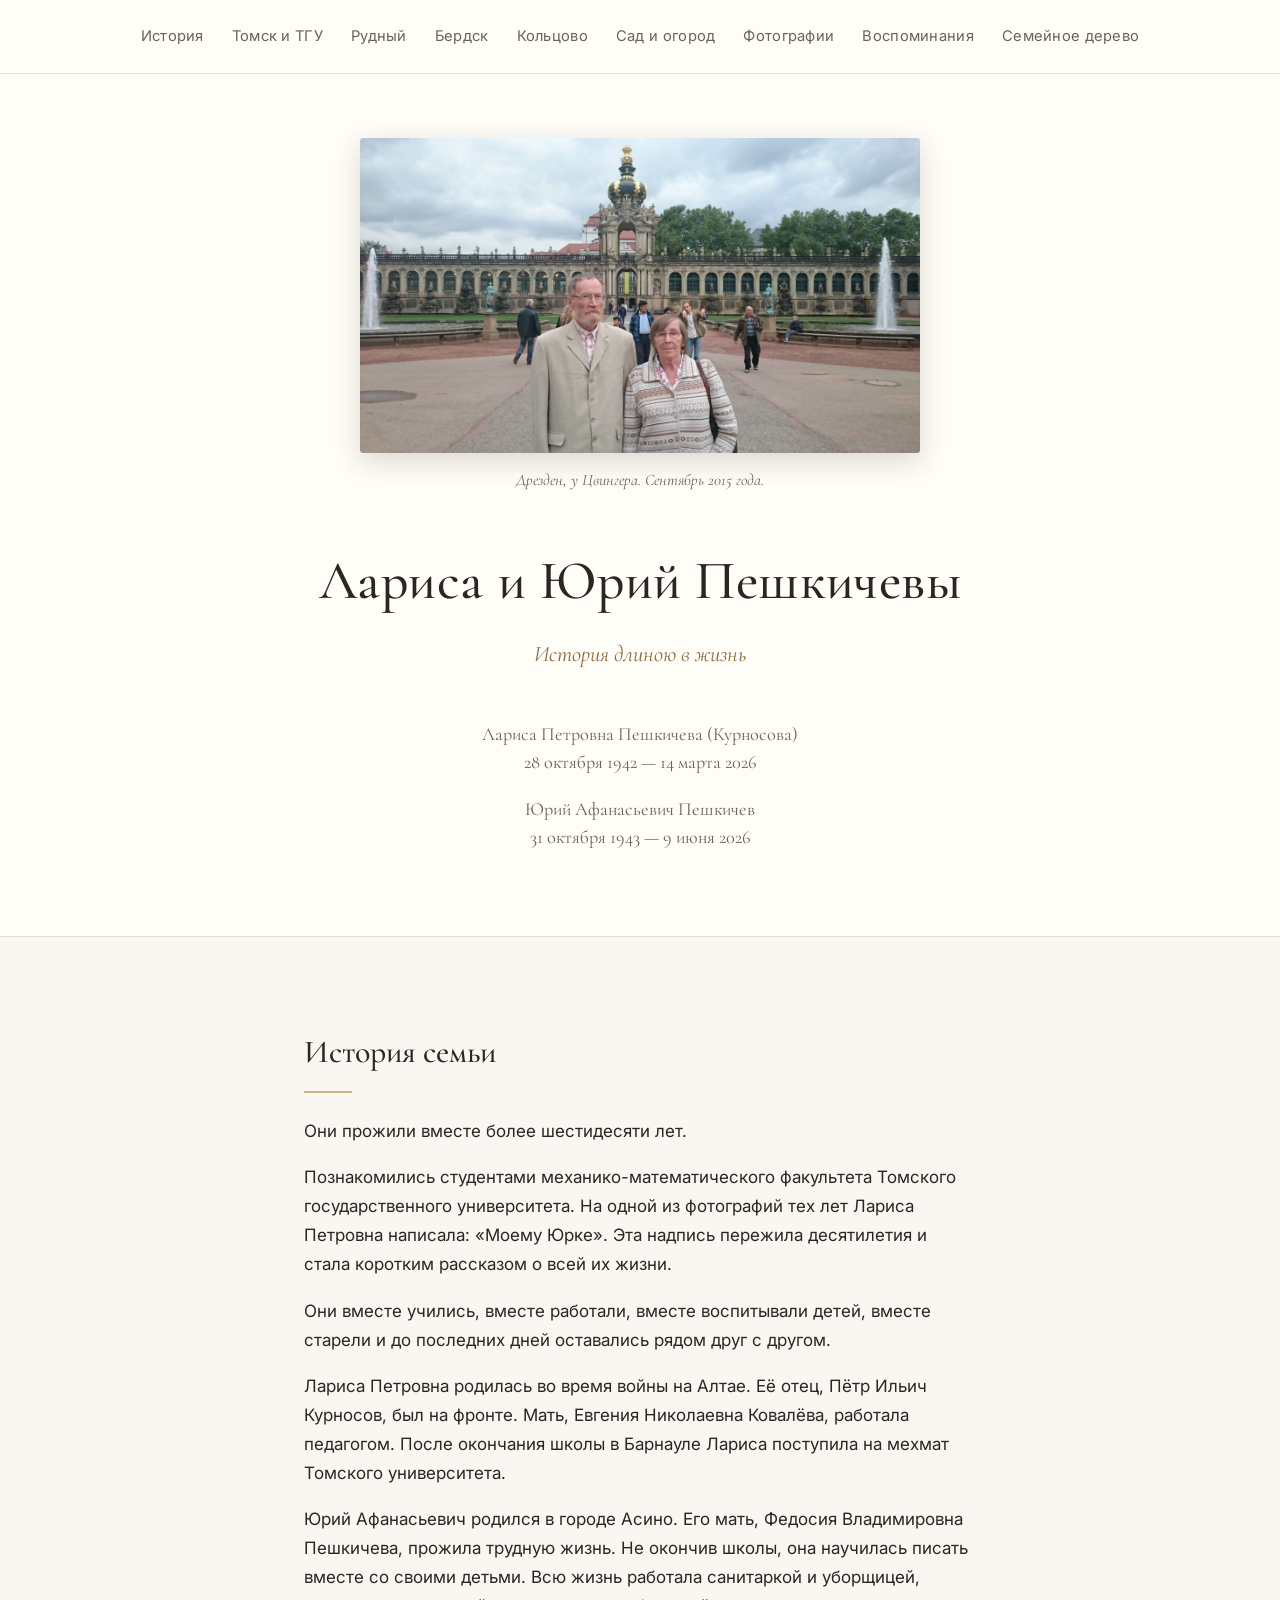
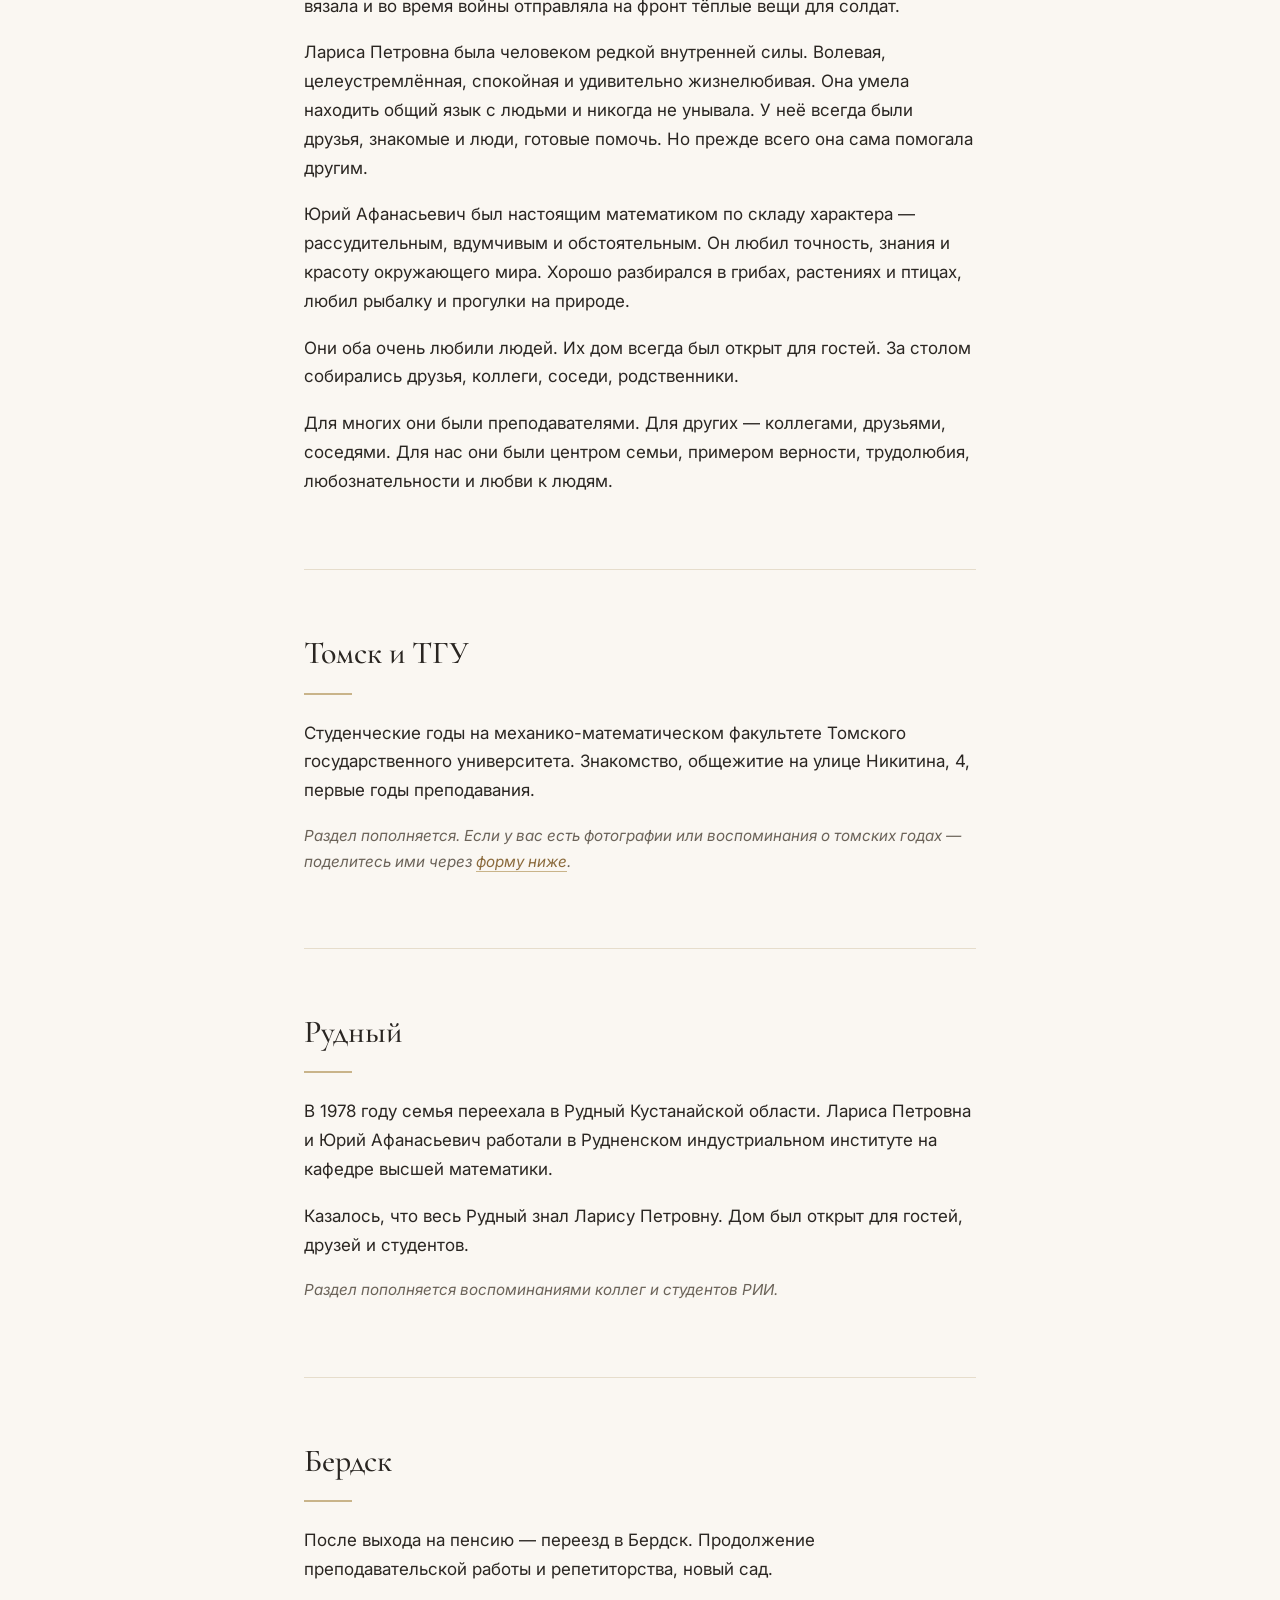
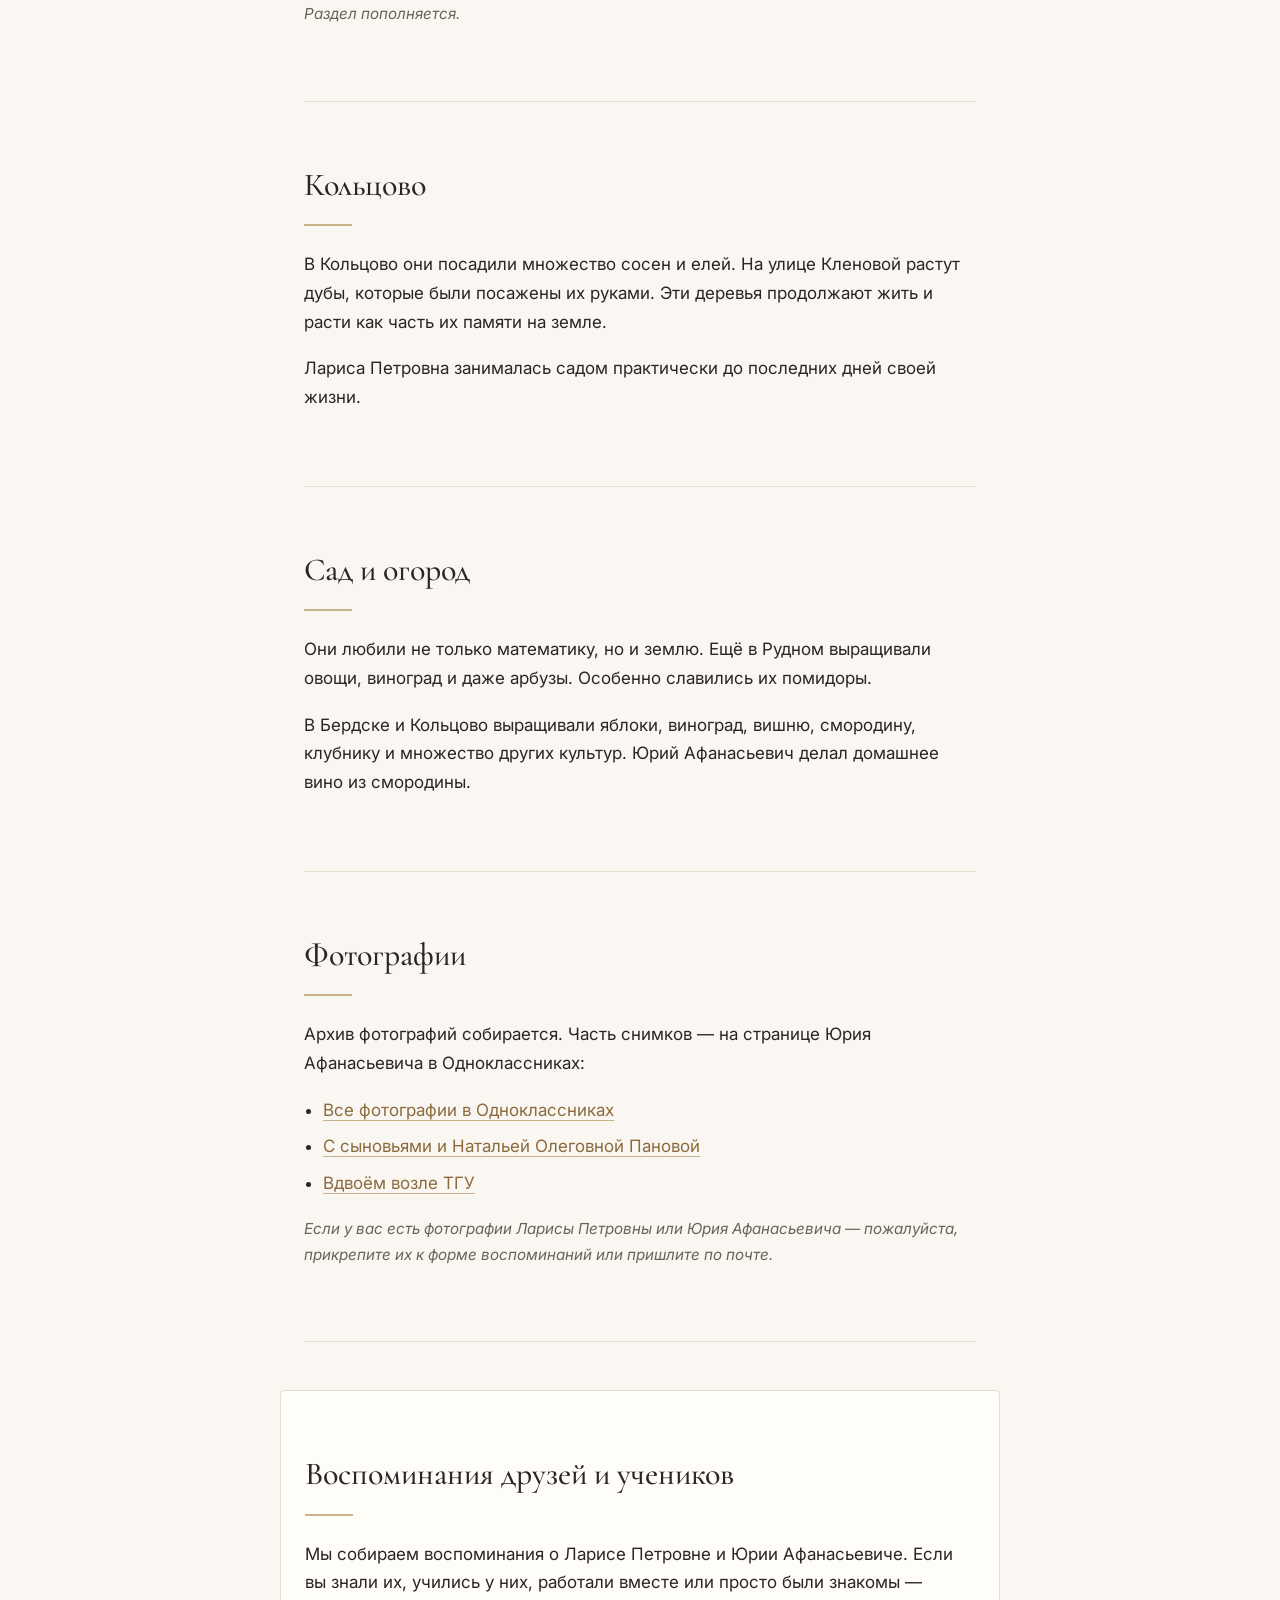
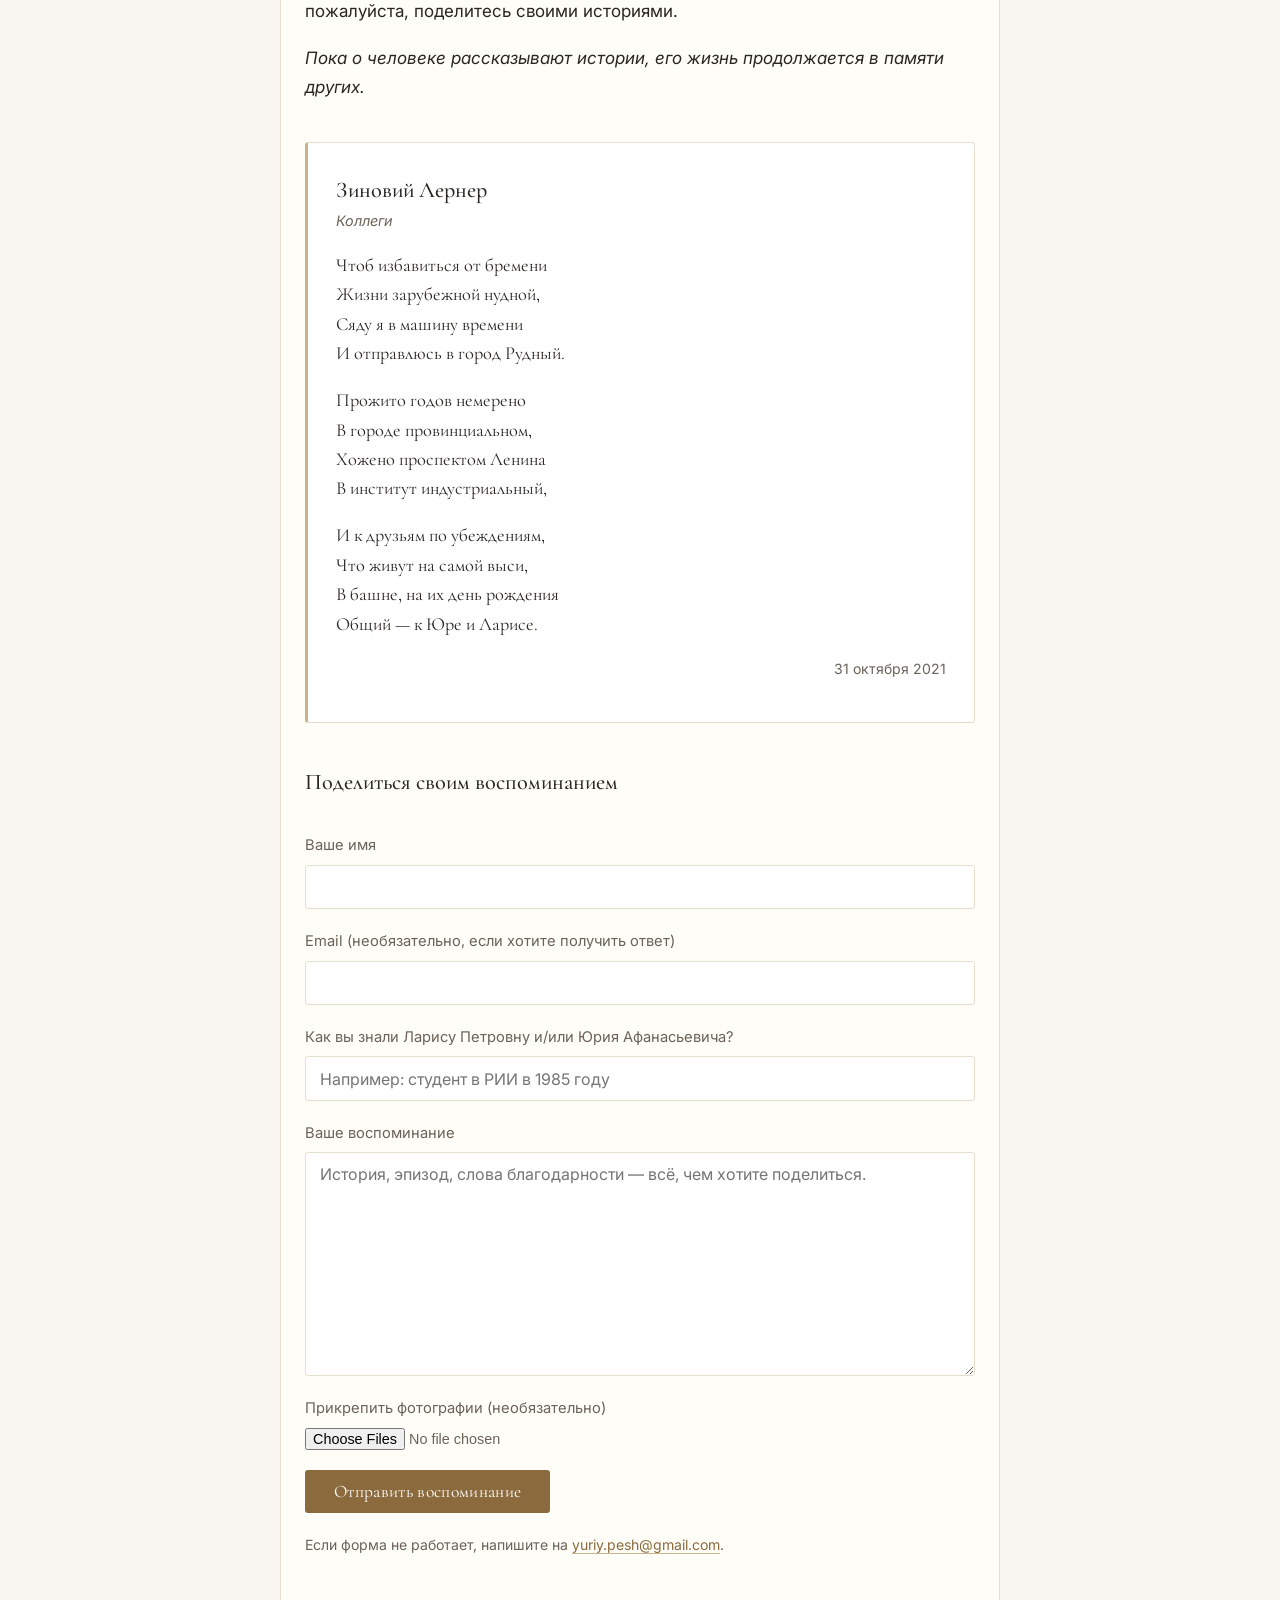
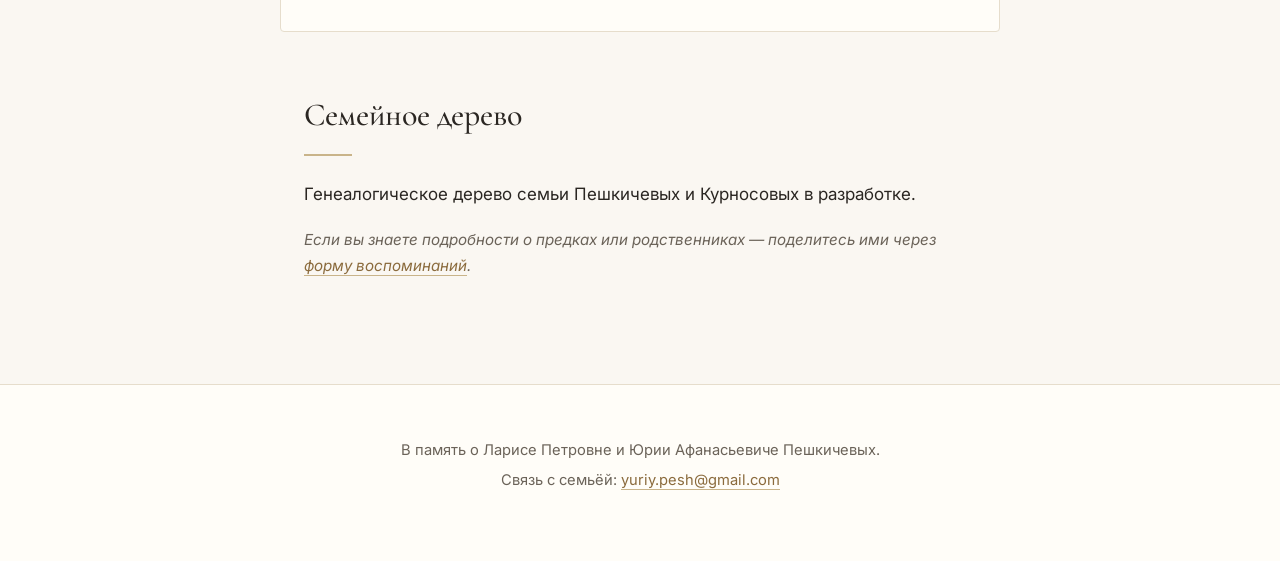
==== index.html @ 6b87977e "Опубликовать первое воспоминание — стихотворение Зиновия Лернера" ====
<!doctype html>
<html lang="ru">
<head>
  <meta charset="utf-8">
  <meta name="viewport" content="width=device-width, initial-scale=1">
  <title>Лариса и Юрий Пешкичевы — История длиною в жизнь</title>
  <meta name="description" content="Сайт памяти Ларисы Петровны и Юрия Афанасьевича Пешкичевых. Воспоминания, фотографии, семейная история.">
  <link rel="preconnect" href="https://fonts.googleapis.com">
  <link rel="preconnect" href="https://fonts.gstatic.com" crossorigin>
  <link href="https://fonts.googleapis.com/css2?family=Cormorant+Garamond:wght@400;500;600&family=Inter:wght@400;500&display=swap" rel="stylesheet">
  <link rel="stylesheet" href="styles.css">
</head>
<body>
  <header class="hero">
    <nav class="nav">
      <a href="#history">История</a>
      <a href="#tomsk">Томск и ТГУ</a>
      <a href="#rudny">Рудный</a>
      <a href="#berdsk">Бердск</a>
      <a href="#koltsovo">Кольцово</a>
      <a href="#garden">Сад и огород</a>
      <a href="#photos">Фотографии</a>
      <a href="#memories">Воспоминания</a>
      <a href="#tree">Семейное дерево</a>
    </nav>
    <div class="hero-inner">
      <figure class="hero-photo">
        <img src="images/dresden.jpeg" alt="Лариса Петровна и Юрий Афанасьевич у Цвингера в Дрездене, сентябрь 2015" loading="eager">
        <figcaption>Дрезден, у Цвингера. Сентябрь 2015 года.</figcaption>
      </figure>
      <h1>Лариса и Юрий Пешкичевы</h1>
      <p class="subtitle"><em>История длиною в жизнь</em></p>
      <p class="dates">
        Лариса Петровна Пешкичева (Курносова)<br>
        28 октября 1942 — 14 марта 2026
      </p>
      <p class="dates">
        Юрий Афанасьевич Пешкичев<br>
        31 октября 1943 — 9 июня 2026
      </p>
    </div>
  </header>

  <main>
    <section id="history" class="section">
      <h2>История семьи</h2>
      <p>Они прожили вместе более шестидесяти лет.</p>
      <p>Познакомились студентами механико-математического факультета Томского государственного университета. На одной из фотографий тех лет Лариса Петровна написала: «Моему Юрке». Эта надпись пережила десятилетия и стала коротким рассказом о всей их жизни.</p>
      <p>Они вместе учились, вместе работали, вместе воспитывали детей, вместе старели и до последних дней оставались рядом друг с другом.</p>
      <p>Лариса Петровна родилась во время войны на Алтае. Её отец, Пётр Ильич Курносов, был на фронте. Мать, Евгения Николаевна Ковалёва, работала педагогом. После окончания школы в Барнауле Лариса поступила на мехмат Томского университета.</p>
      <p>Юрий Афанасьевич родился в городе Асино. Его мать, Федосия Владимировна Пешкичева, прожила трудную жизнь. Не окончив школы, она научилась писать вместе со своими детьми. Всю жизнь работала санитаркой и уборщицей, вязала и во время войны отправляла на фронт тёплые вещи для солдат.</p>
      <p>Лариса Петровна была человеком редкой внутренней силы. Волевая, целеустремлённая, спокойная и удивительно жизнелюбивая. Она умела находить общий язык с людьми и никогда не унывала. У неё всегда были друзья, знакомые и люди, готовые помочь. Но прежде всего она сама помогала другим.</p>
      <p>Юрий Афанасьевич был настоящим математиком по складу характера — рассудительным, вдумчивым и обстоятельным. Он любил точность, знания и красоту окружающего мира. Хорошо разбирался в грибах, растениях и птицах, любил рыбалку и прогулки на природе.</p>
      <p>Они оба очень любили людей. Их дом всегда был открыт для гостей. За столом собирались друзья, коллеги, соседи, родственники.</p>
      <p>Для многих они были преподавателями. Для других — коллегами, друзьями, соседями. Для нас они были центром семьи, примером верности, трудолюбия, любознательности и любви к людям.</p>
    </section>

    <section id="tomsk" class="section">
      <h2>Томск и ТГУ</h2>
      <p>Студенческие годы на механико-математическом факультете Томского государственного университета. Знакомство, общежитие на улице Никитина, 4, первые годы преподавания.</p>
      <p class="placeholder">Раздел пополняется. Если у вас есть фотографии или воспоминания о томских годах — поделитесь ими через <a href="#memories">форму ниже</a>.</p>
    </section>

    <section id="rudny" class="section">
      <h2>Рудный</h2>
      <p>В 1978 году семья переехала в Рудный Кустанайской области. Лариса Петровна и Юрий Афанасьевич работали в Рудненском индустриальном институте на кафедре высшей математики.</p>
      <p>Казалось, что весь Рудный знал Ларису Петровну. Дом был открыт для гостей, друзей и студентов.</p>
      <p class="placeholder">Раздел пополняется воспоминаниями коллег и студентов РИИ.</p>
    </section>

    <section id="berdsk" class="section">
      <h2>Бердск</h2>
      <p>После выхода на пенсию — переезд в Бердск. Продолжение преподавательской работы и репетиторства, новый сад.</p>
      <p class="placeholder">Раздел пополняется.</p>
    </section>

    <section id="koltsovo" class="section">
      <h2>Кольцово</h2>
      <p>В Кольцово они посадили множество сосен и елей. На улице Кленовой растут дубы, которые были посажены их руками. Эти деревья продолжают жить и расти как часть их памяти на земле.</p>
      <p>Лариса Петровна занималась садом практически до последних дней своей жизни.</p>
    </section>

    <section id="garden" class="section">
      <h2>Сад и огород</h2>
      <p>Они любили не только математику, но и землю. Ещё в Рудном выращивали овощи, виноград и даже арбузы. Особенно славились их помидоры.</p>
      <p>В Бердске и Кольцово выращивали яблоки, виноград, вишню, смородину, клубнику и множество других культур. Юрий Афанасьевич делал домашнее вино из смородины.</p>
    </section>

    <section id="photos" class="section">
      <h2>Фотографии</h2>
      <p>Архив фотографий собирается. Часть снимков — на странице Юрия Афанасьевича в Одноклассниках:</p>
      <ul>
        <li><a href="https://ok.ru/profile/526893074519/pphotos" target="_blank" rel="noopener">Все фотографии в Одноклассниках</a></li>
        <li><a href="https://ok.ru/profile/526893074519/pphotos/865047179095" target="_blank" rel="noopener">С сыновьями и Натальей Олеговной Пановой</a></li>
        <li><a href="https://ok.ru/profile/526893074519/pphotos/875128306775" target="_blank" rel="noopener">Вдвоём возле ТГУ</a></li>
      </ul>
      <p class="placeholder">Если у вас есть фотографии Ларисы Петровны или Юрия Афанасьевича — пожалуйста, прикрепите их к форме воспоминаний или пришлите по почте.</p>
    </section>

    <section id="memories" class="section section-form">
      <h2>Воспоминания друзей и учеников</h2>
      <p>Мы собираем воспоминания о Ларисе Петровне и Юрии Афанасьевиче. Если вы знали их, учились у них, работали вместе или просто были знакомы — пожалуйста, поделитесь своими историями.</p>
      <p><em>Пока о человеке рассказывают истории, его жизнь продолжается в памяти других.</em></p>

      <div class="memories-list">
        <article class="memory-card">
          <header>
            <h3>Зиновий Лернер</h3>
            <p class="memory-meta">Коллеги</p>
          </header>
          <p class="memory-text">Чтоб избавиться от бремени<br>
          Жизни зарубежной нудной,<br>
          Сяду я в машину времени<br>
          И отправлюсь в город Рудный.</p>
          <p class="memory-text">Прожито годов немерено<br>
          В городе провинциальном,<br>
          Хожено проспектом Ленина<br>
          В институт индустриальный,</p>
          <p class="memory-text">И к друзьям по убеждениям,<br>
          Что живут на самой выси,<br>
          В башне, на их день рождения<br>
          Общий — к Юре и Ларисе.</p>
          <p class="memory-date">31 октября 2021</p>
        </article>
      </div>

      <h3 class="form-heading">Поделиться своим воспоминанием</h3>
      <form class="memory-form" action="https://formspree.io/f/mbdvrkyz" method="POST">
        <label>
          Ваше имя
          <input type="text" name="name" required>
        </label>
        <label>
          Email (необязательно, если хотите получить ответ)
          <input type="email" name="email">
        </label>
        <label>
          Как вы знали Ларису Петровну и/или Юрия Афанасьевича?
          <input type="text" name="relation" placeholder="Например: студент в РИИ в 1985 году">
        </label>
        <label>
          Ваше воспоминание
          <textarea name="memory" rows="10" required placeholder="История, эпизод, слова благодарности — всё, чем хотите поделиться."></textarea>
        </label>
        <label class="file-label">
          Прикрепить фотографии (необязательно)
          <input type="file" name="photos" multiple accept="image/*">
        </label>
        <button type="submit">Отправить воспоминание</button>
        <p class="form-note">Если форма не работает, напишите на <a href="mailto:yuriy.pesh@gmail.com">yuriy.pesh@gmail.com</a>.</p>
      </form>
    </section>

    <section id="tree" class="section">
      <h2>Семейное дерево</h2>
      <p>Генеалогическое дерево семьи Пешкичевых и Курносовых в разработке.</p>
      <p class="placeholder">Если вы знаете подробности о предках или родственниках — поделитесь ими через <a href="#memories">форму воспоминаний</a>.</p>
    </section>
  </main>

  <footer class="footer">
    <p>В память о Ларисе Петровне и Юрии Афанасьевиче Пешкичевых.</p>
    <p>Связь с семьёй: <a href="mailto:yuriy.pesh@gmail.com">yuriy.pesh@gmail.com</a></p>
  </footer>
</body>
</html>
---- styles.css ----
:root {
  --bg: #faf7f2;
  --paper: #fffdf8;
  --ink: #2a2622;
  --muted: #6b6359;
  --accent: #8b6b3d;
  --accent-soft: #c9b48a;
  --rule: #e6ddcc;
  --serif: "Cormorant Garamond", "Georgia", serif;
  --sans: "Inter", -apple-system, BlinkMacSystemFont, "Helvetica Neue", sans-serif;
}

* { box-sizing: border-box; }

html { scroll-behavior: smooth; }

body {
  margin: 0;
  background: var(--bg);
  color: var(--ink);
  font-family: var(--sans);
  font-size: 17px;
  line-height: 1.7;
  -webkit-font-smoothing: antialiased;
}

a { color: var(--accent); text-decoration: none; border-bottom: 1px solid var(--accent-soft); }
a:hover { color: var(--ink); }

.hero {
  background: var(--paper);
  border-bottom: 1px solid var(--rule);
  padding: 0 0 4rem;
}

.nav {
  display: flex;
  flex-wrap: wrap;
  gap: 1.25rem 1.75rem;
  justify-content: center;
  padding: 1.5rem 1.5rem;
  border-bottom: 1px solid var(--rule);
  font-size: 0.92rem;
  letter-spacing: 0.02em;
}
.nav a {
  border-bottom: none;
  color: var(--muted);
}
.nav a:hover { color: var(--accent); }

.hero-inner {
  max-width: 720px;
  margin: 0 auto;
  padding: 4rem 1.5rem 0;
  text-align: center;
}

.hero-photo {
  margin: 0 auto 2.5rem;
  max-width: 560px;
}
.hero-photo img {
  width: 100%;
  height: auto;
  display: block;
  border-radius: 3px;
  box-shadow: 0 8px 28px rgba(60, 45, 25, 0.18);
}
.hero-photo figcaption {
  margin-top: 0.9rem;
  font-family: var(--serif);
  font-size: 1rem;
  color: var(--muted);
  font-style: italic;
}

.hero h1 {
  font-family: var(--serif);
  font-weight: 500;
  font-size: clamp(2.2rem, 5vw, 3.4rem);
  margin: 0 0 0.5rem;
  letter-spacing: 0.01em;
}

.subtitle {
  font-family: var(--serif);
  font-size: 1.4rem;
  color: var(--accent);
  margin: 0 0 3rem;
}

.dates {
  font-family: var(--serif);
  font-size: 1.15rem;
  color: var(--muted);
  margin: 1.25rem 0;
  line-height: 1.5;
}

main {
  max-width: 720px;
  margin: 0 auto;
  padding: 2rem 1.5rem;
}

.section {
  padding: 3.5rem 0;
  border-bottom: 1px solid var(--rule);
}
.section:last-of-type { border-bottom: none; }

.section h2 {
  font-family: var(--serif);
  font-weight: 500;
  font-size: 2rem;
  margin: 0 0 1.5rem;
  color: var(--ink);
}

.section h2::after {
  content: "";
  display: block;
  width: 48px;
  height: 2px;
  background: var(--accent-soft);
  margin-top: 0.75rem;
}

.section p { margin: 0 0 1.1rem; }
.section ul { margin: 0 0 1.1rem; padding-left: 1.2rem; }
.section li { margin-bottom: 0.5rem; }

.placeholder {
  color: var(--muted);
  font-style: italic;
  font-size: 0.95rem;
}

.section-form {
  background: var(--paper);
  margin: 3rem -1.5rem 0;
  padding: 3.5rem 1.5rem;
  border-radius: 4px;
  border: 1px solid var(--rule);
}

.memories-list {
  display: flex;
  flex-direction: column;
  gap: 1.5rem;
  margin: 2.5rem 0;
}

.memory-card {
  background: #fff;
  border: 1px solid var(--rule);
  border-left: 3px solid var(--accent-soft);
  border-radius: 3px;
  padding: 1.75rem 1.75rem 1.5rem;
}

.memory-card header { margin-bottom: 1rem; }

.memory-card h3 {
  font-family: var(--serif);
  font-weight: 500;
  font-size: 1.4rem;
  margin: 0;
  color: var(--ink);
}

.memory-meta {
  margin: 0.25rem 0 0;
  font-size: 0.9rem;
  color: var(--muted);
  font-style: italic;
}

.memory-text {
  margin: 0 0 0.9rem;
  font-family: var(--serif);
  font-size: 1.15rem;
  line-height: 1.6;
  color: var(--ink);
}

.memory-date {
  margin: 1rem 0 0;
  font-size: 0.88rem;
  color: var(--muted);
  text-align: right;
}

.form-heading {
  font-family: var(--serif);
  font-weight: 500;
  font-size: 1.4rem;
  margin: 2.5rem 0 0;
  color: var(--ink);
}

.memory-form {
  display: flex;
  flex-direction: column;
  gap: 1.25rem;
  margin-top: 2rem;
}

.memory-form label {
  display: flex;
  flex-direction: column;
  gap: 0.4rem;
  font-size: 0.92rem;
  color: var(--muted);
}

.memory-form input[type="text"],
.memory-form input[type="email"],
.memory-form textarea {
  font-family: var(--sans);
  font-size: 1rem;
  padding: 0.7rem 0.85rem;
  border: 1px solid var(--rule);
  border-radius: 3px;
  background: #fff;
  color: var(--ink);
  resize: vertical;
}

.memory-form input:focus,
.memory-form textarea:focus {
  outline: none;
  border-color: var(--accent);
}

.file-label input { font-size: 0.9rem; }

.memory-form button {
  align-self: flex-start;
  font-family: var(--serif);
  font-size: 1.1rem;
  padding: 0.7rem 1.8rem;
  background: var(--accent);
  color: #fff;
  border: none;
  border-radius: 3px;
  cursor: pointer;
  letter-spacing: 0.02em;
  transition: background 0.2s;
}
.memory-form button:hover { background: #6e5430; }

.form-note {
  font-size: 0.88rem;
  color: var(--muted);
  margin-top: 0.5rem;
}

.footer {
  text-align: center;
  padding: 3rem 1.5rem 4rem;
  color: var(--muted);
  font-size: 0.92rem;
  border-top: 1px solid var(--rule);
  background: var(--paper);
}
.footer p { margin: 0.3rem 0; }

@media (max-width: 600px) {
  body { font-size: 16px; }
  .nav { gap: 0.75rem 1rem; font-size: 0.85rem; padding: 1rem; }
  .hero-inner { padding-top: 2.5rem; }
  .section { padding: 2.5rem 0; }
  .section h2 { font-size: 1.6rem; }
  .section-form { padding: 2.5rem 1.25rem; }
}
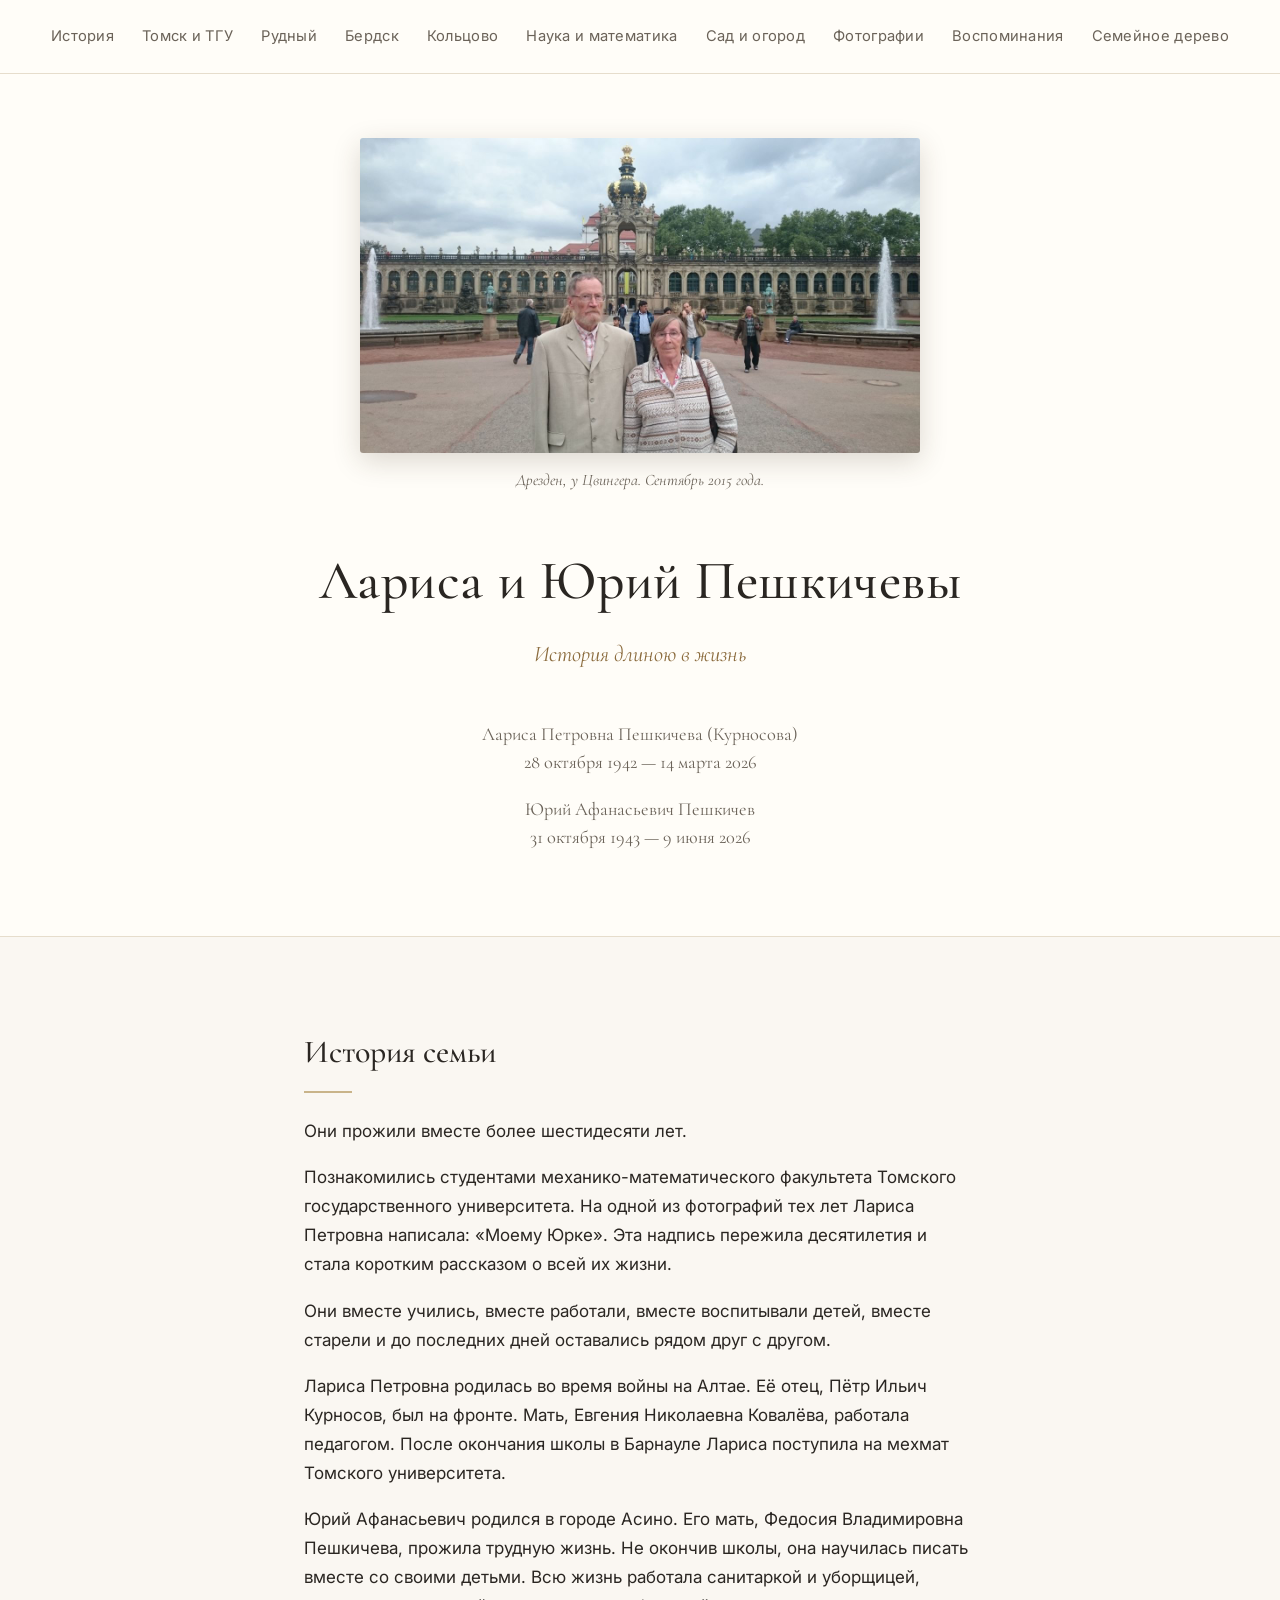
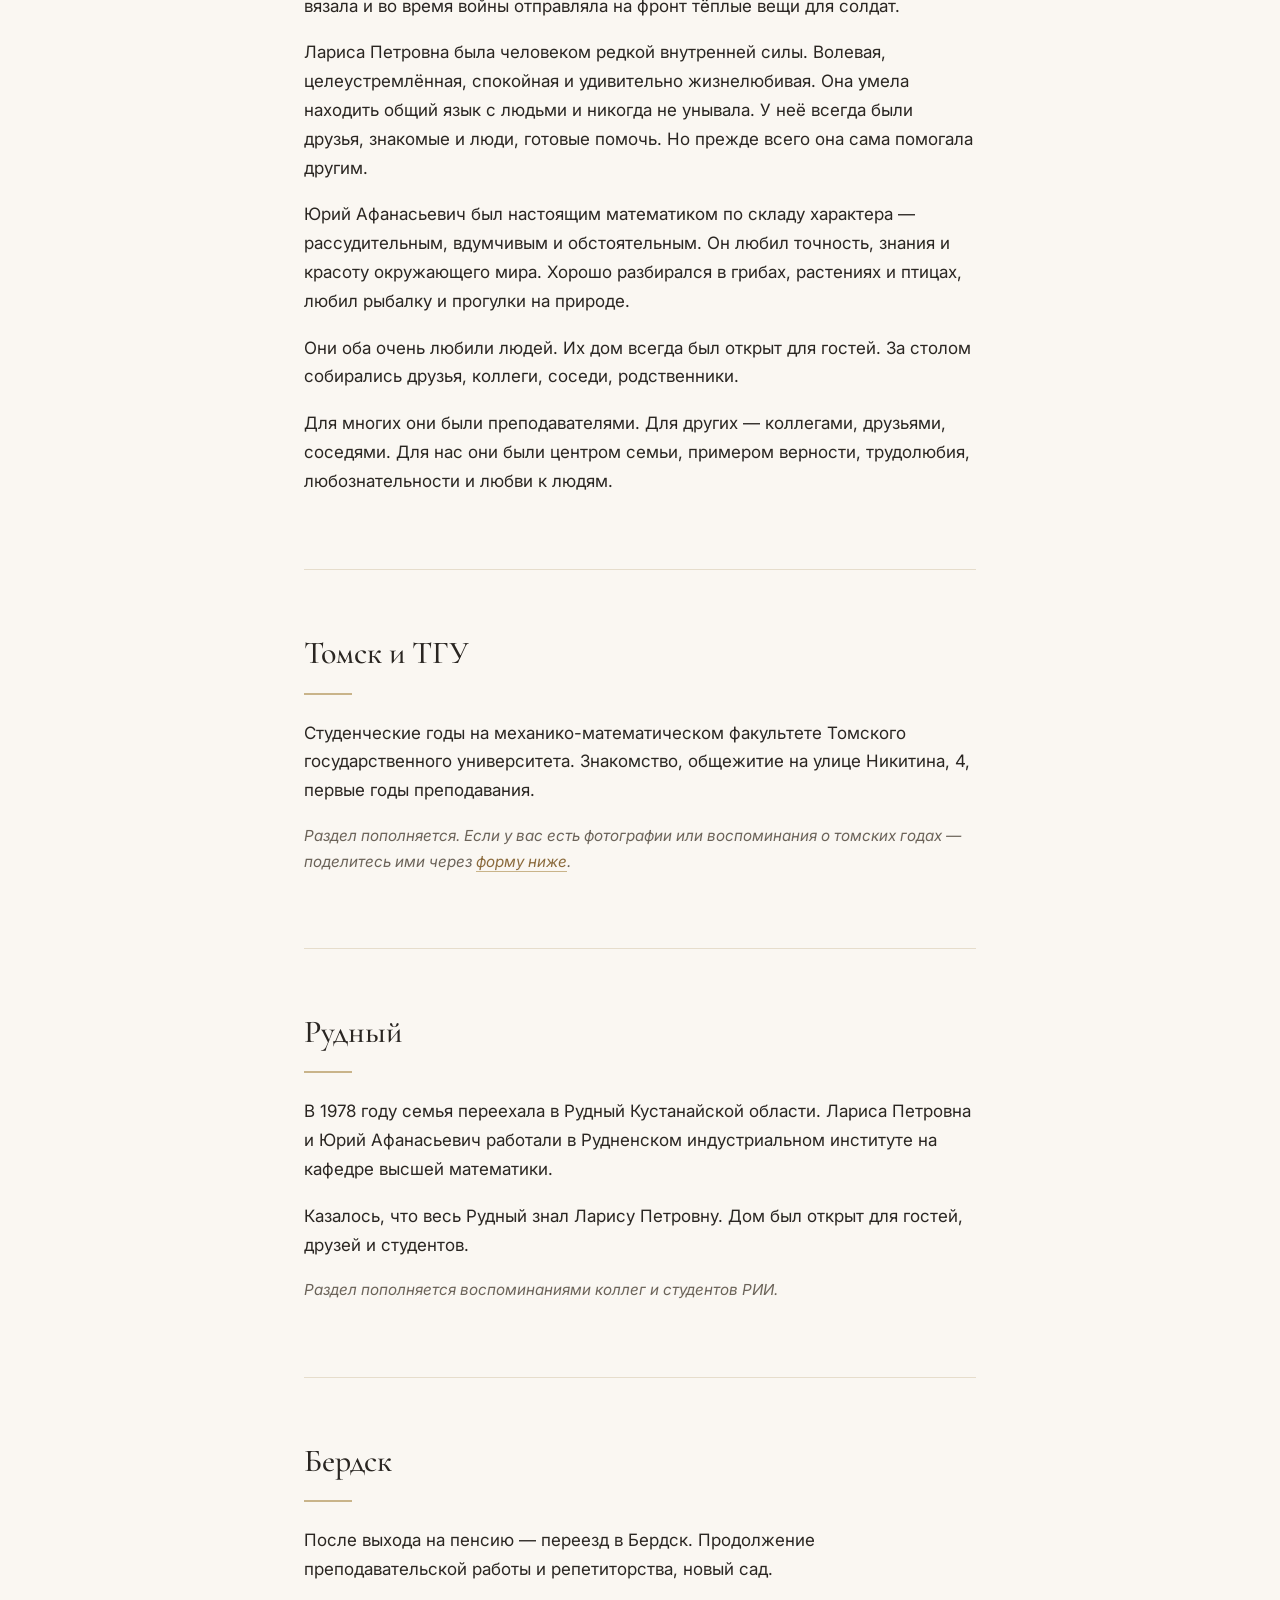
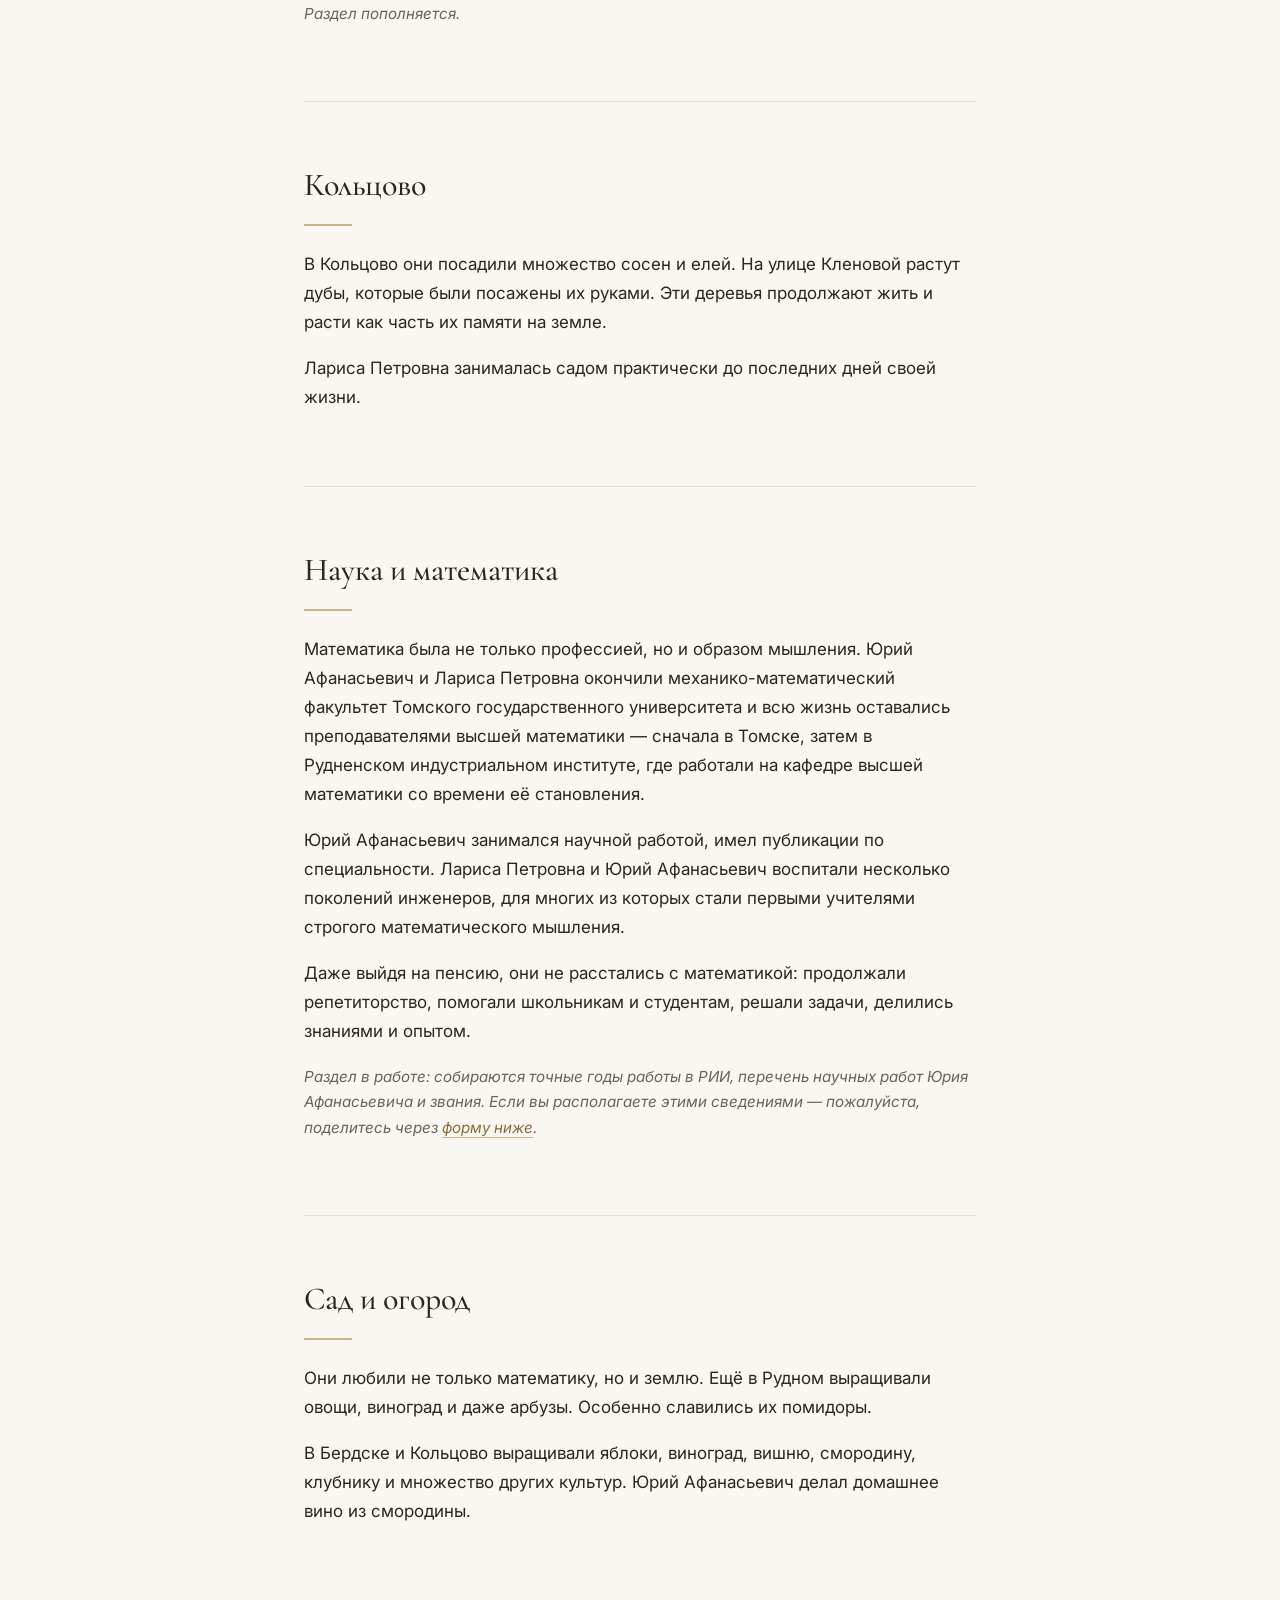
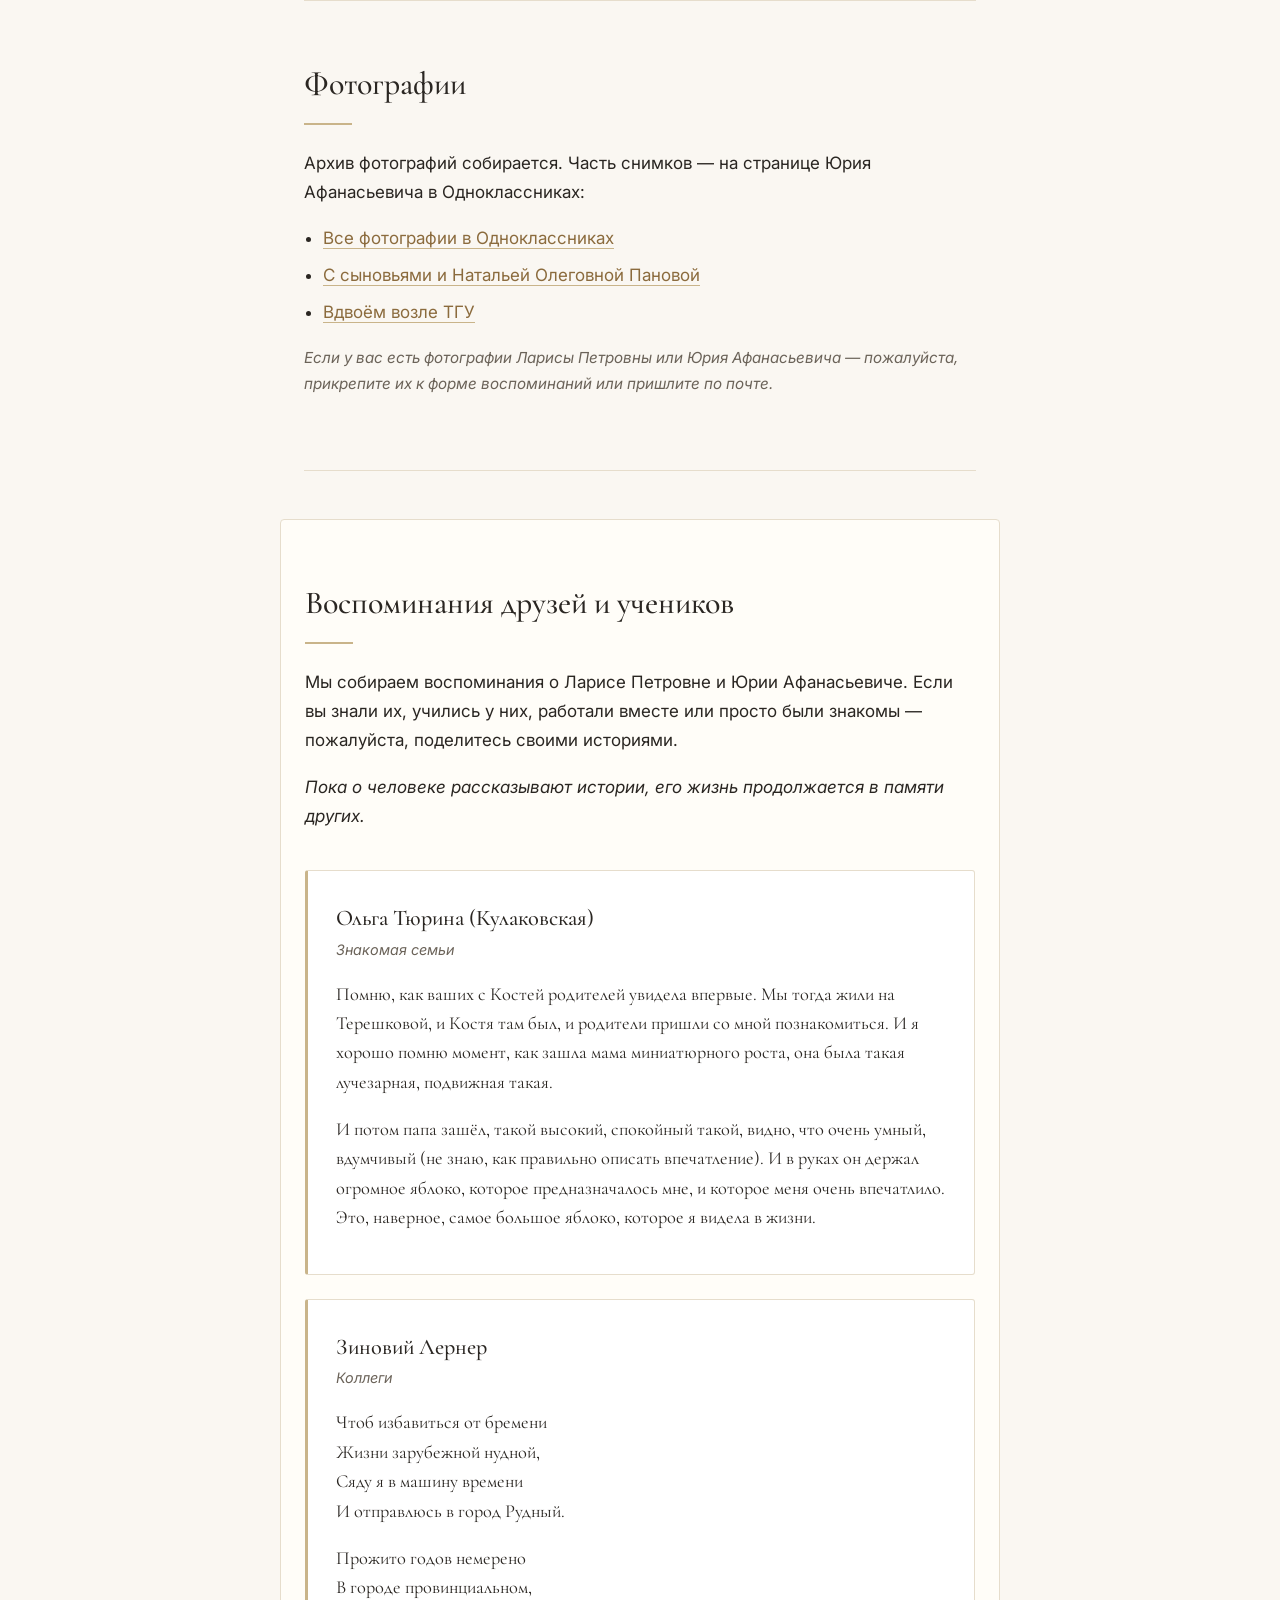
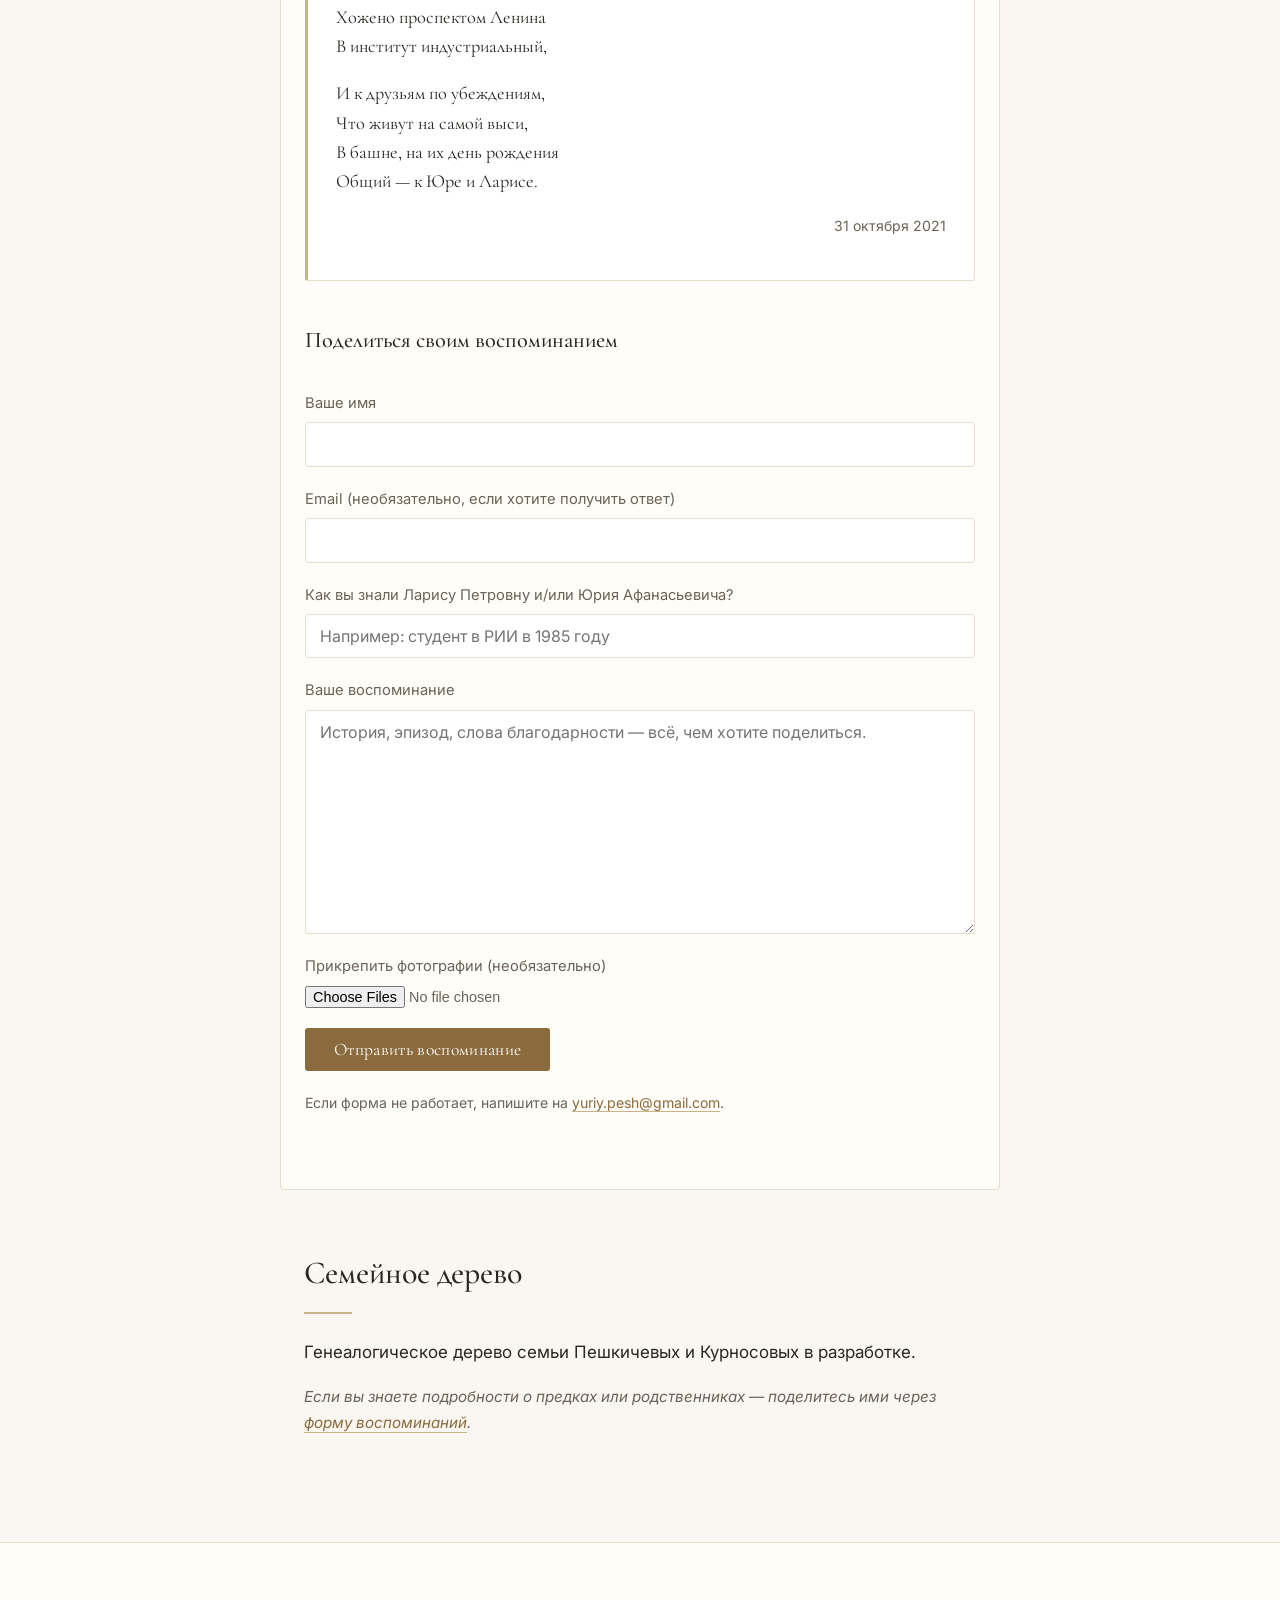
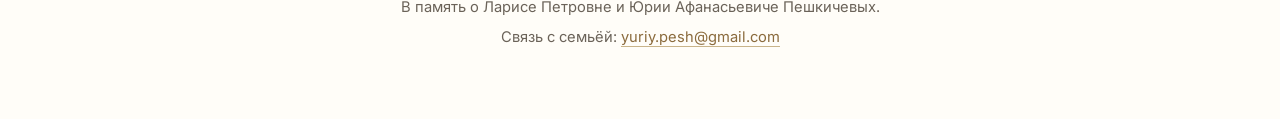
==== commit 08bf3074: "Добавить раздел «Наука и математика» и воспоминание Ольги Тюриной" ====
--- a/index.html
+++ b/index.html
@@ -18,6 +18,7 @@
       <a href="#rudny">Рудный</a>
       <a href="#berdsk">Бердск</a>
       <a href="#koltsovo">Кольцово</a>
+      <a href="#science">Наука и математика</a>
       <a href="#garden">Сад и огород</a>
       <a href="#photos">Фотографии</a>
       <a href="#memories">Воспоминания</a>
@@ -80,6 +81,14 @@
       <p>Лариса Петровна занималась садом практически до последних дней своей жизни.</p>
     </section>
 
+    <section id="science" class="section">
+      <h2>Наука и математика</h2>
+      <p>Математика была не только профессией, но и образом мышления. Юрий Афанасьевич и Лариса Петровна окончили механико-математический факультет Томского государственного университета и всю жизнь оставались преподавателями высшей математики — сначала в Томске, затем в Рудненском индустриальном институте, где работали на кафедре высшей математики со времени её становления.</p>
+      <p>Юрий Афанасьевич занимался научной работой, имел публикации по специальности. Лариса Петровна и Юрий Афанасьевич воспитали несколько поколений инженеров, для многих из которых стали первыми учителями строгого математического мышления.</p>
+      <p>Даже выйдя на пенсию, они не расстались с математикой: продолжали репетиторство, помогали школьникам и студентам, решали задачи, делились знаниями и опытом.</p>
+      <p class="placeholder">Раздел в работе: собираются точные годы работы в РИИ, перечень научных работ Юрия Афанасьевича и звания. Если вы располагаете этими сведениями — пожалуйста, поделитесь через <a href="#memories">форму ниже</a>.</p>
+    </section>
+
     <section id="garden" class="section">
       <h2>Сад и огород</h2>
       <p>Они любили не только математику, но и землю. Ещё в Рудном выращивали овощи, виноград и даже арбузы. Особенно славились их помидоры.</p>
@@ -103,6 +112,15 @@
       <p><em>Пока о человеке рассказывают истории, его жизнь продолжается в памяти других.</em></p>
 
       <div class="memories-list">
+        <article class="memory-card">
+          <header>
+            <h3>Ольга Тюрина (Кулаковская)</h3>
+            <p class="memory-meta">Знакомая семьи</p>
+          </header>
+          <p class="memory-text">Помню, как ваших с Костей родителей увидела впервые. Мы тогда жили на Терешковой, и Костя там был, и родители пришли со мной познакомиться. И я хорошо помню момент, как зашла мама миниатюрного роста, она была такая лучезарная, подвижная такая.</p>
+          <p class="memory-text">И потом папа зашёл, такой высокий, спокойный такой, видно, что очень умный, вдумчивый (не знаю, как правильно описать впечатление). И в руках он держал огромное яблоко, которое предназначалось мне, и которое меня очень впечатлило. Это, наверное, самое большое яблоко, которое я видела в жизни.</p>
+        </article>
+
         <article class="memory-card">
           <header>
             <h3>Зиновий Лернер</h3>
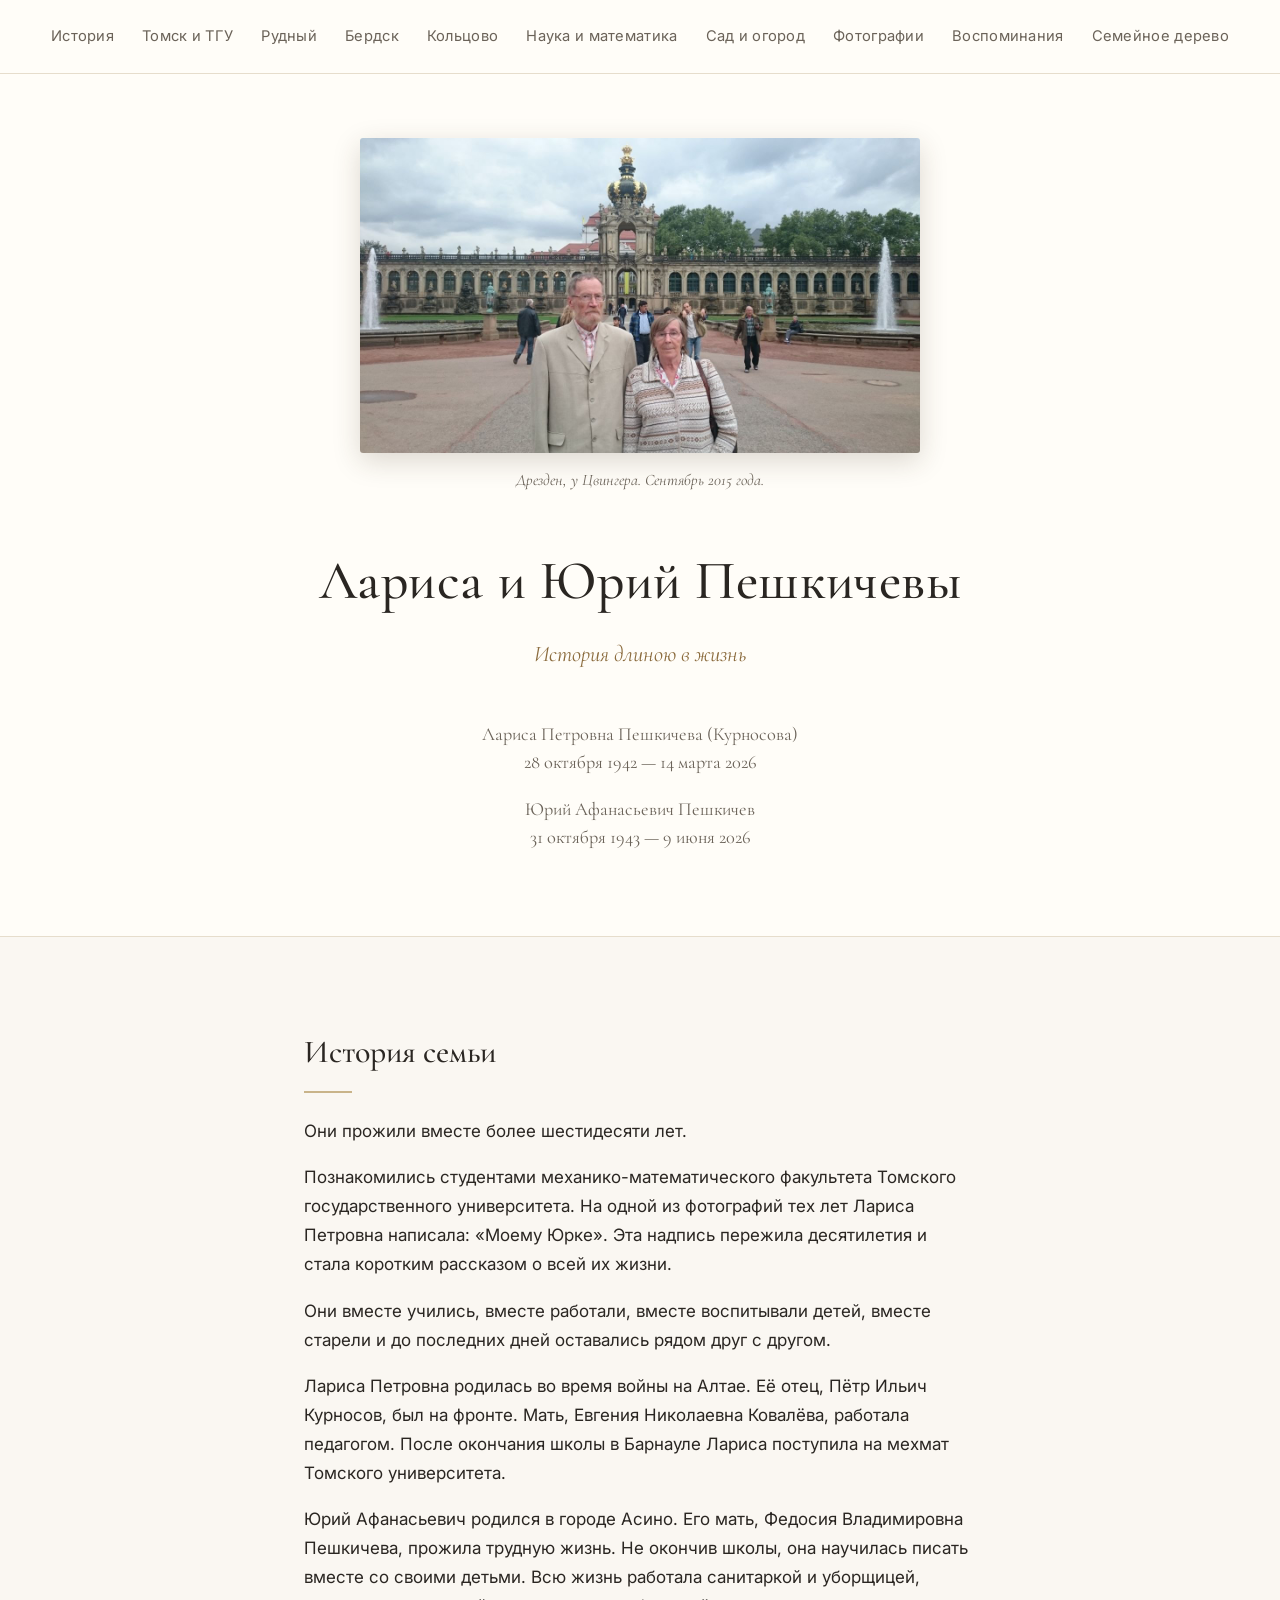
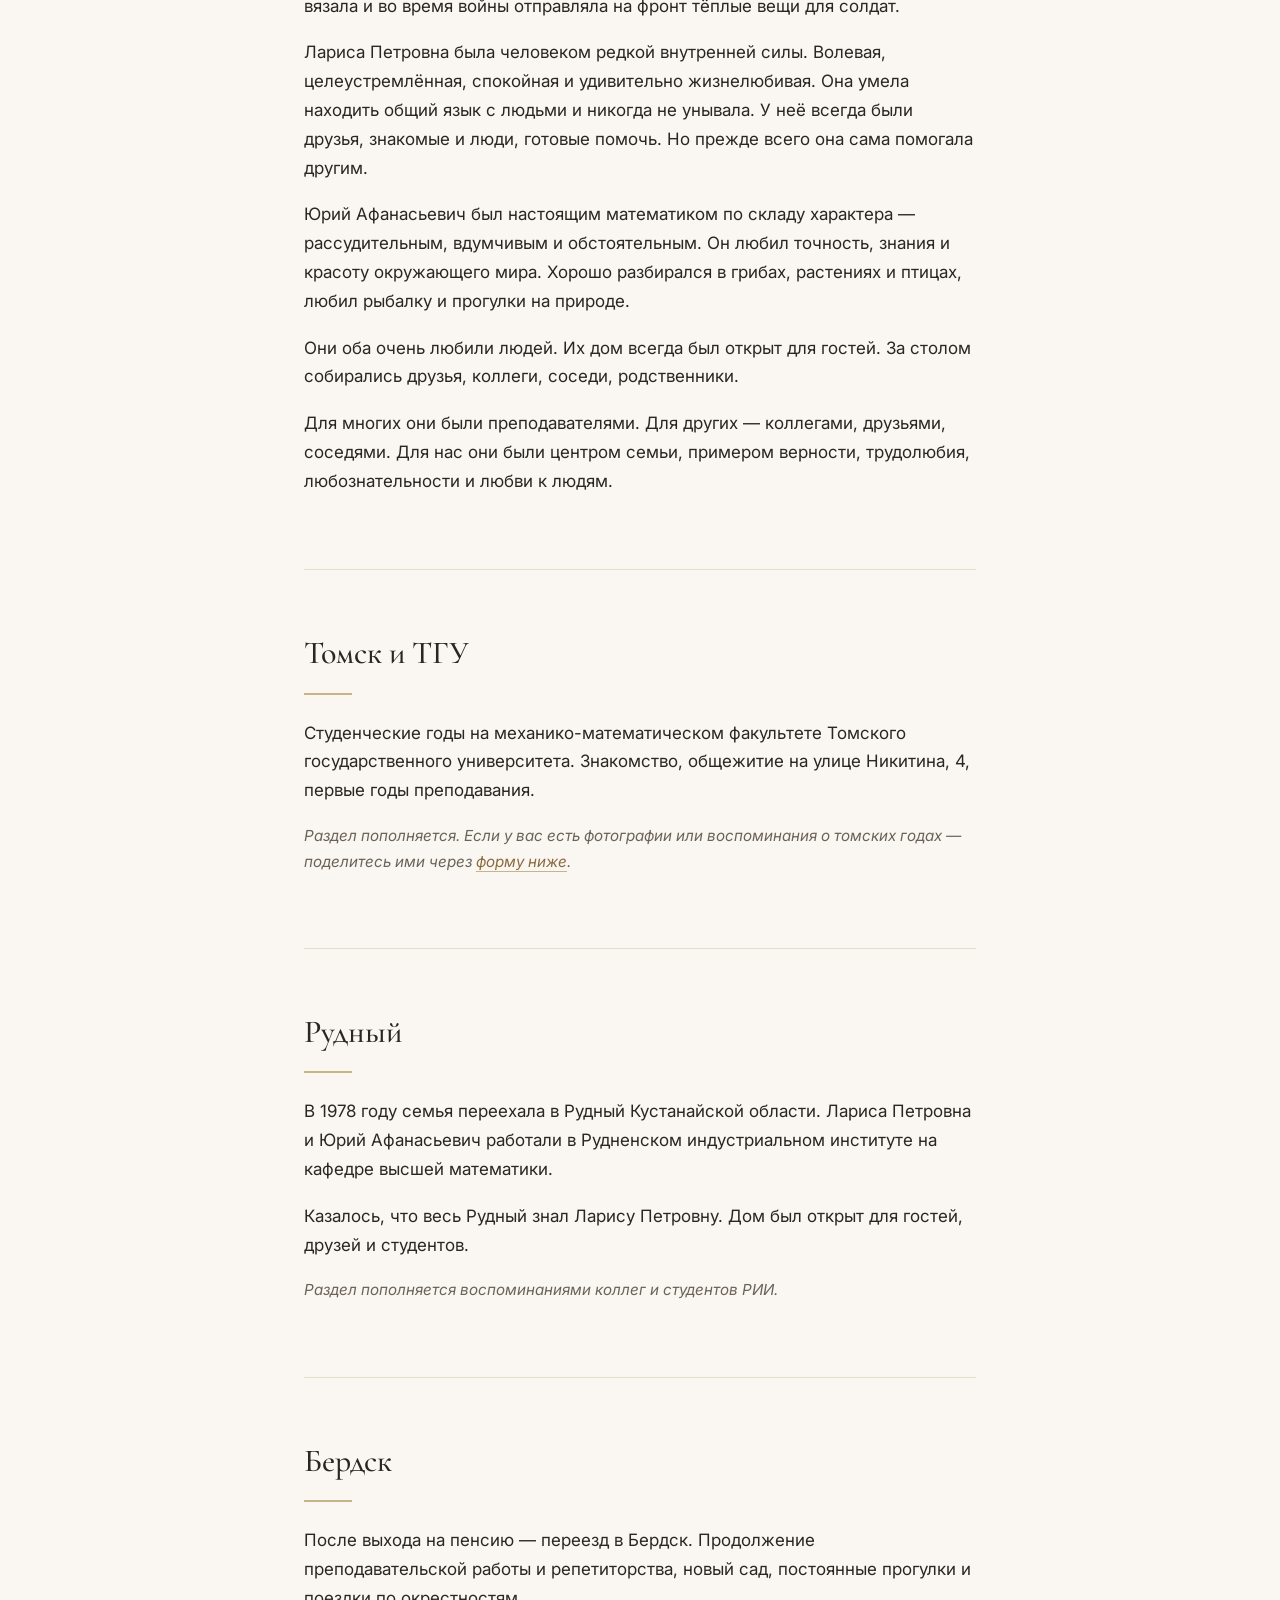
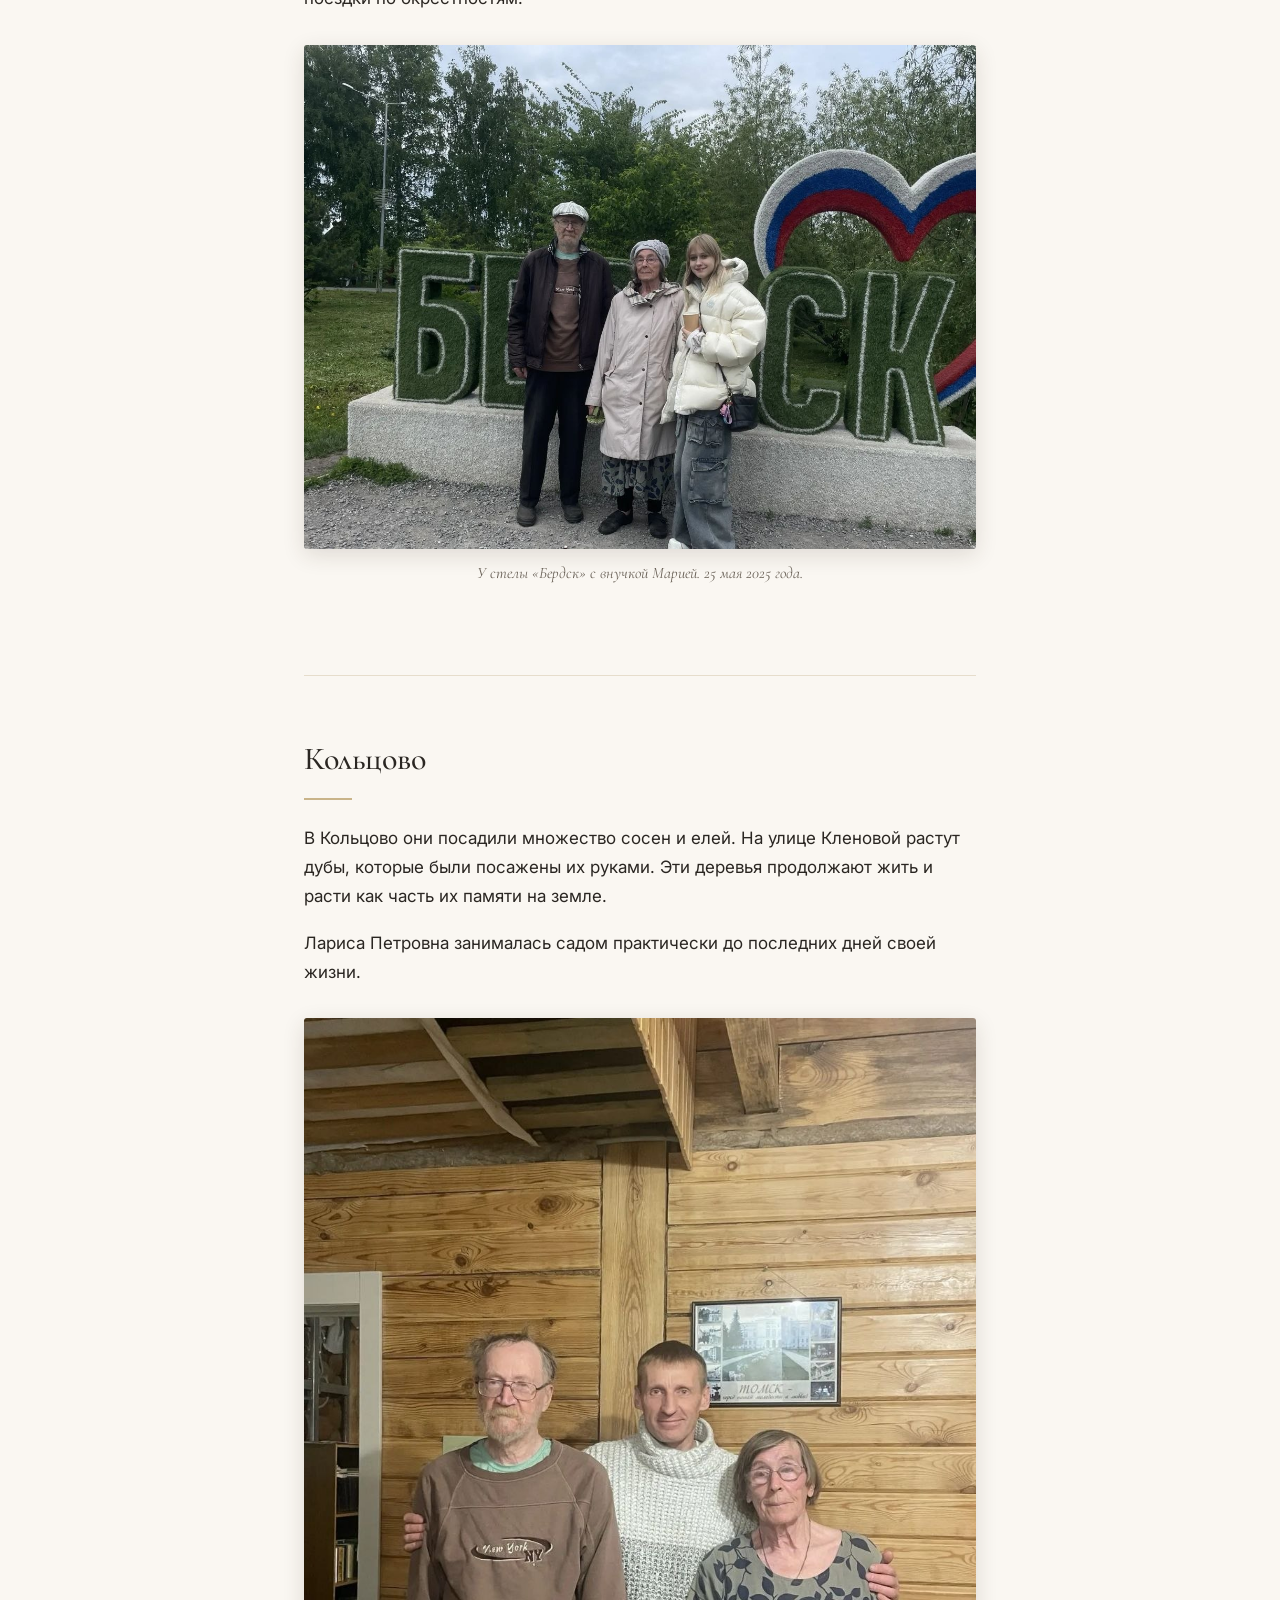
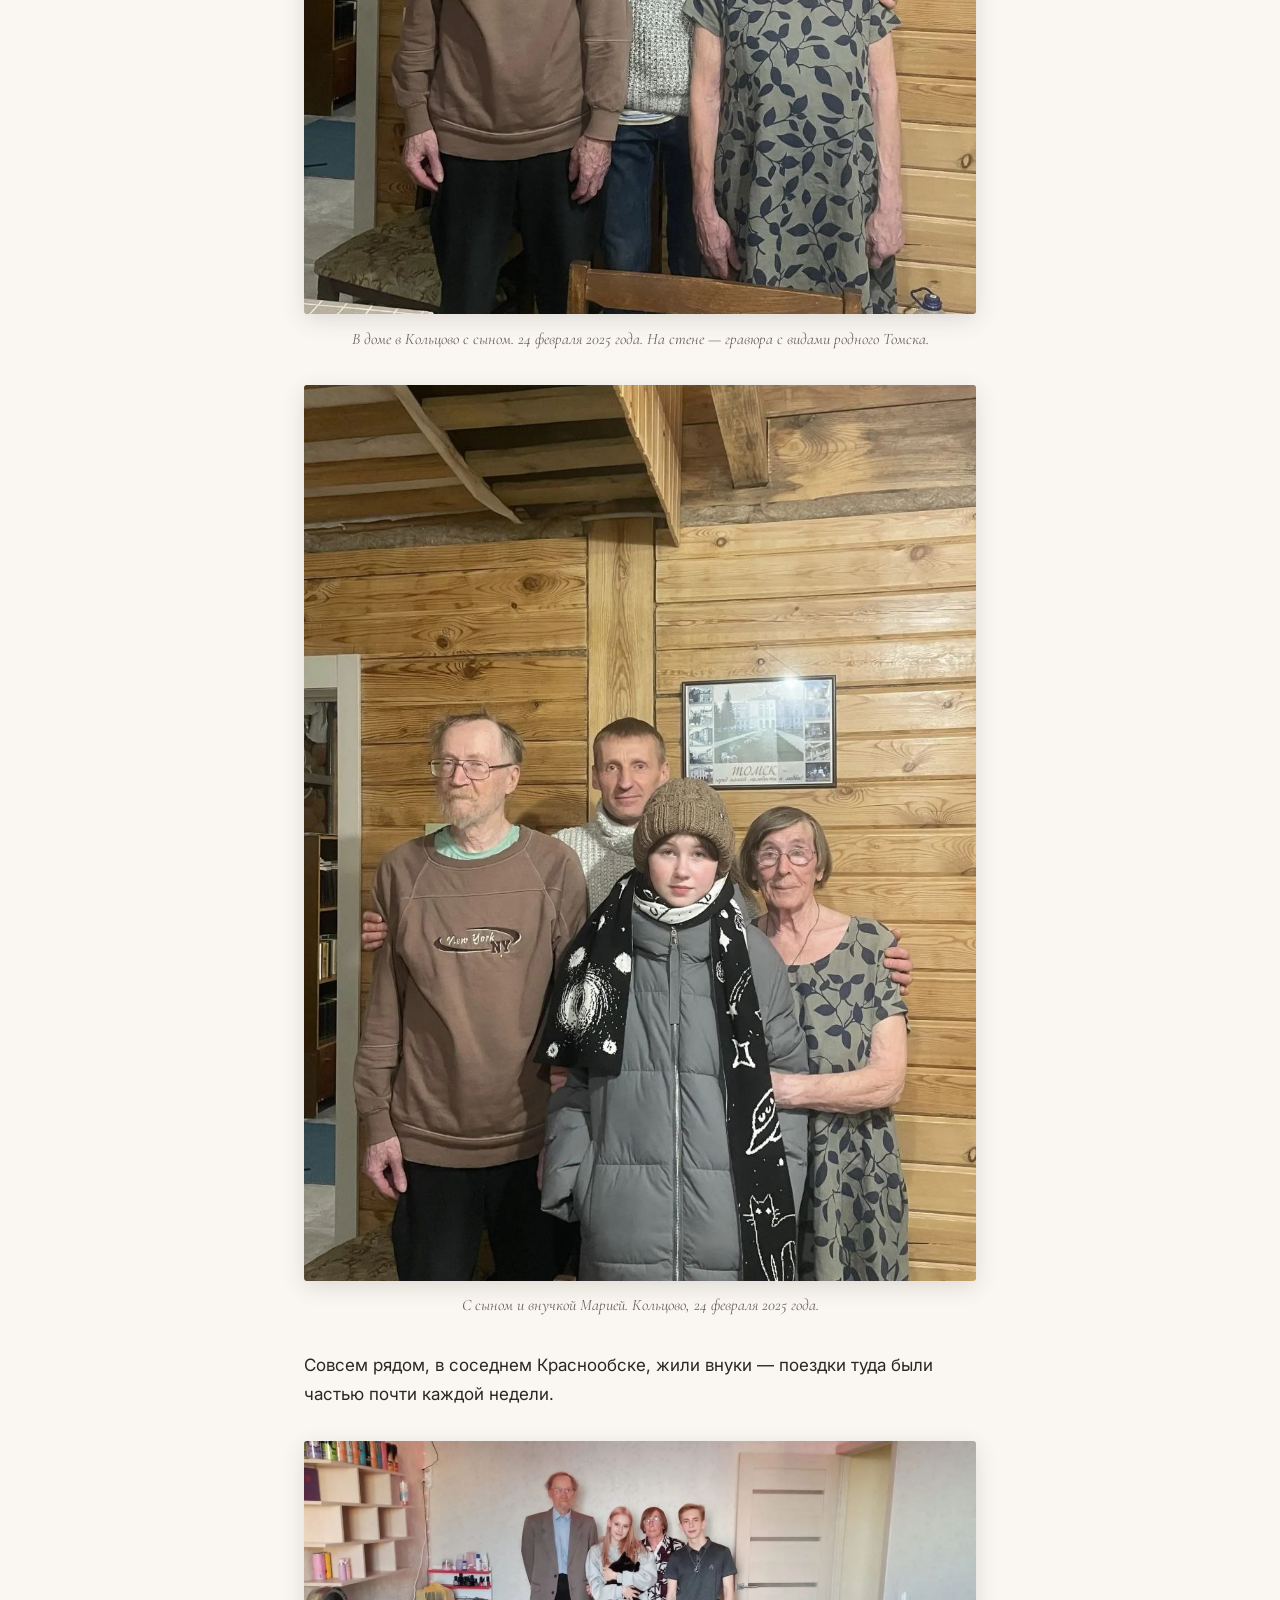
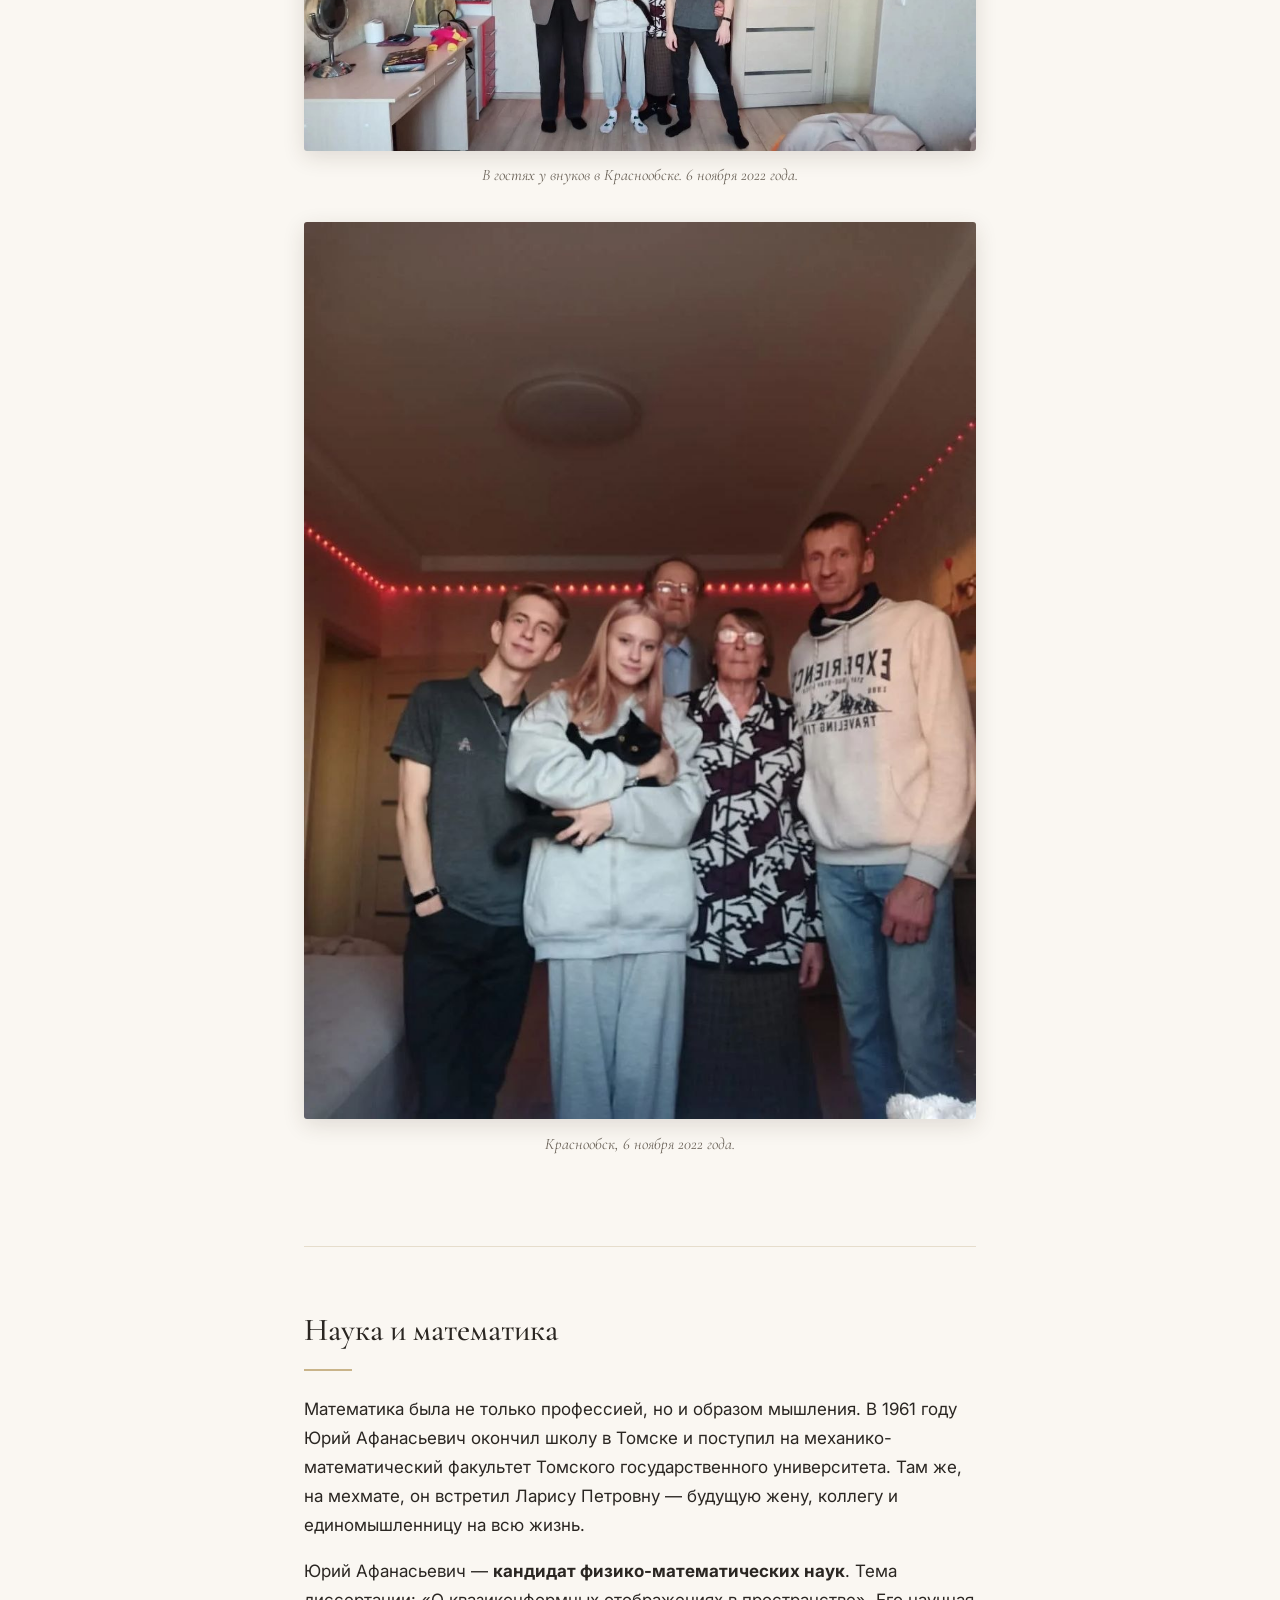
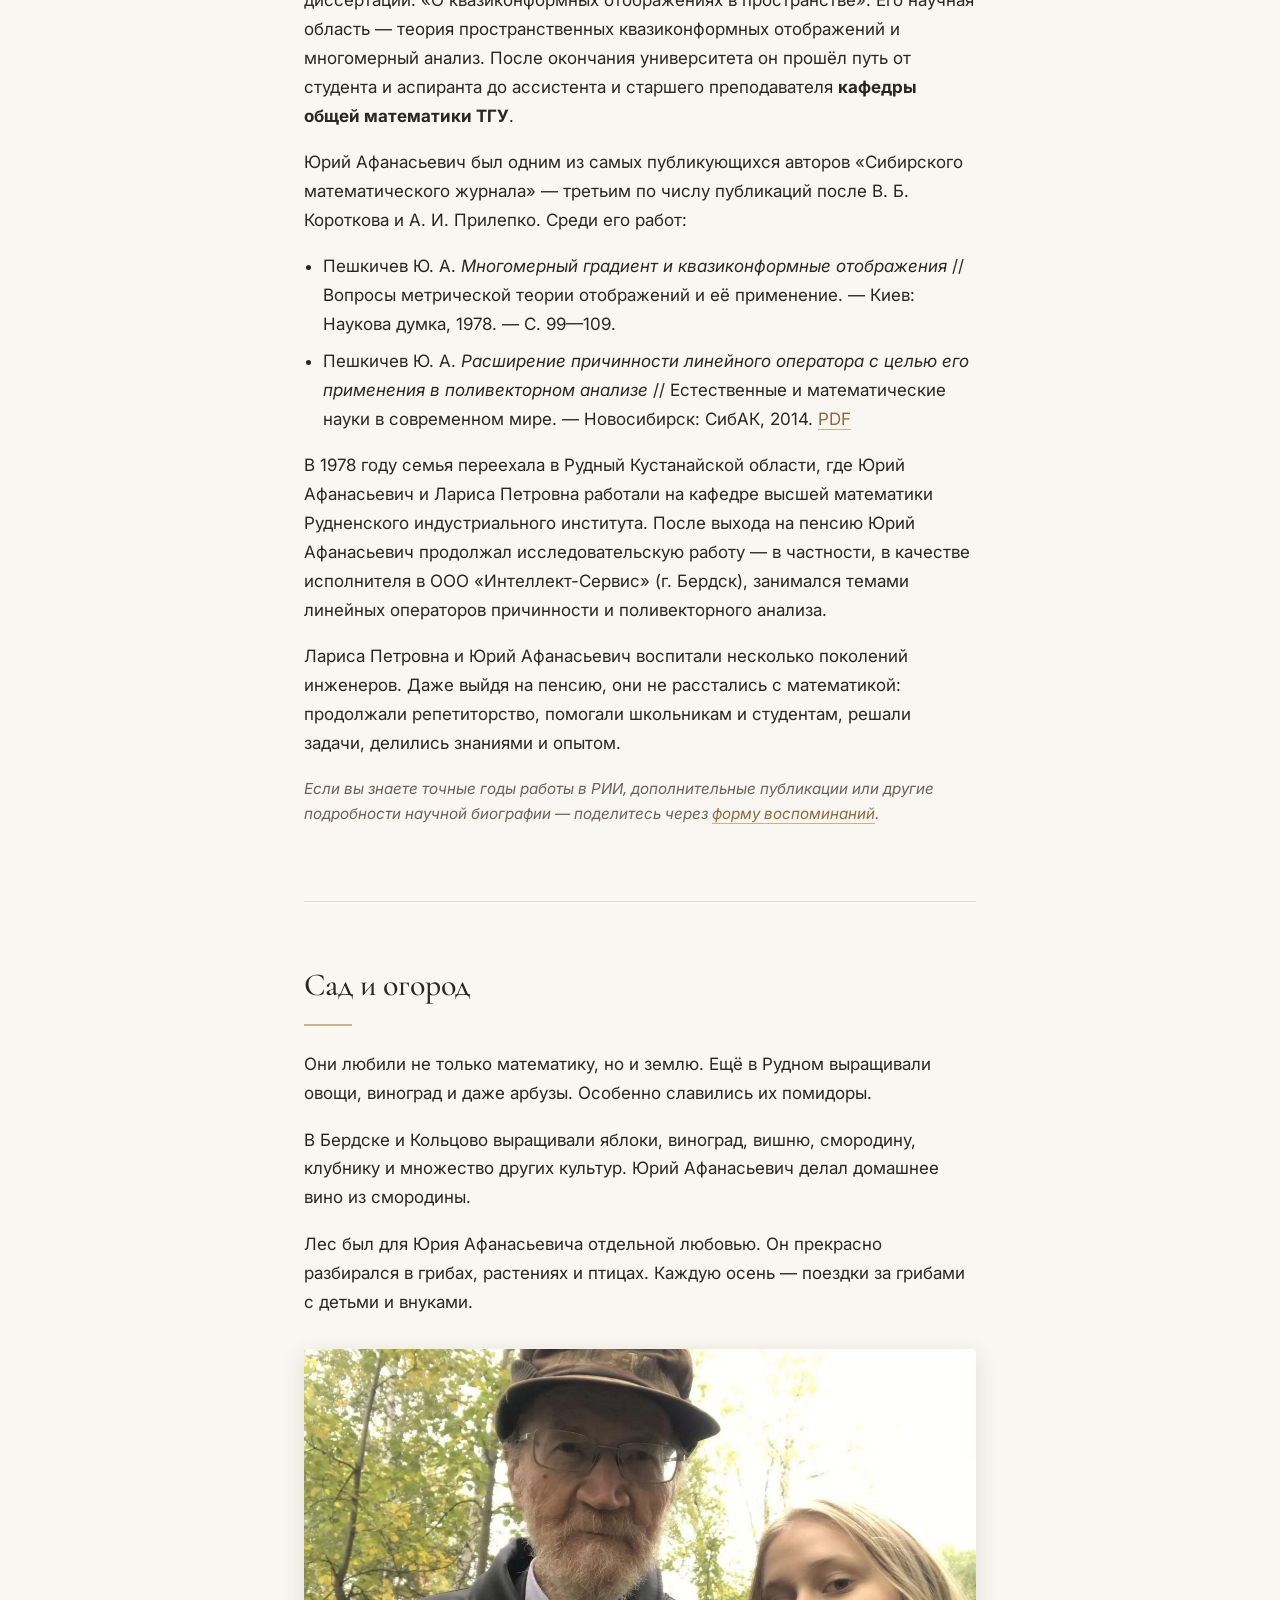
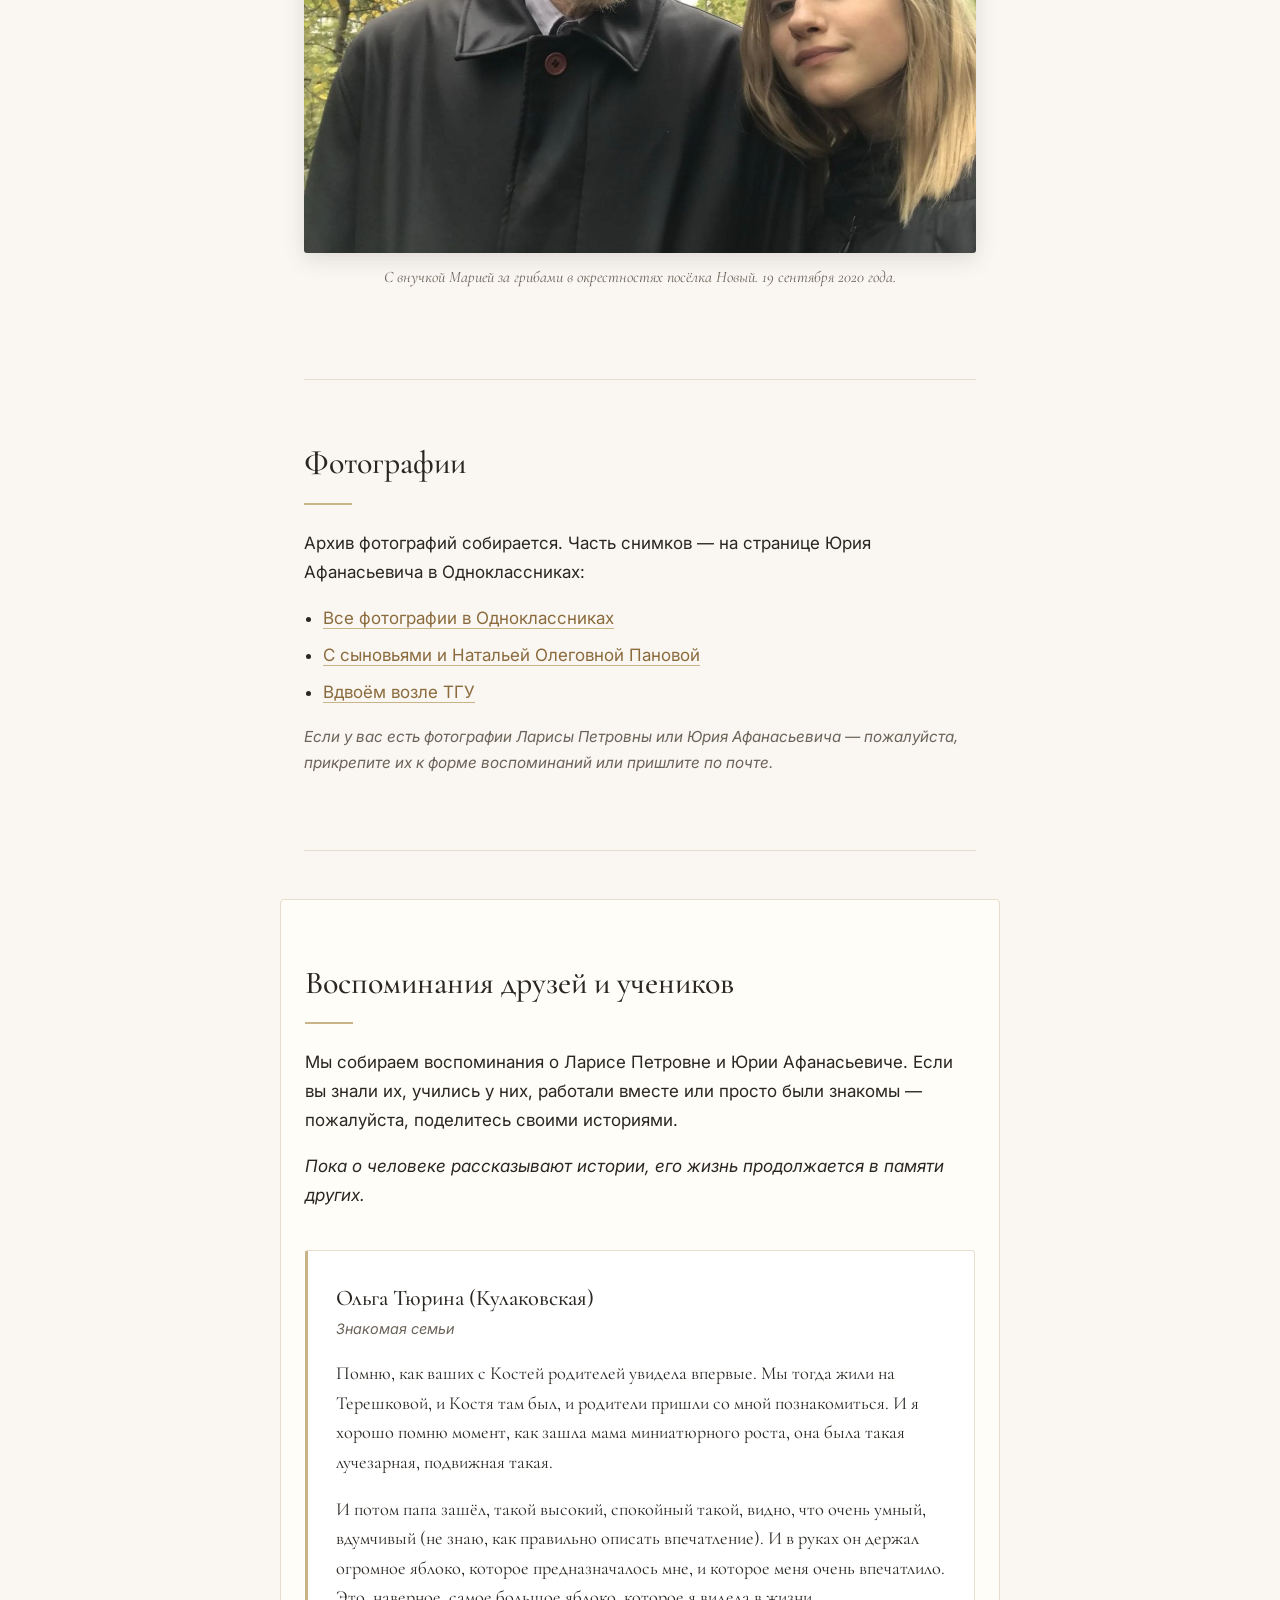
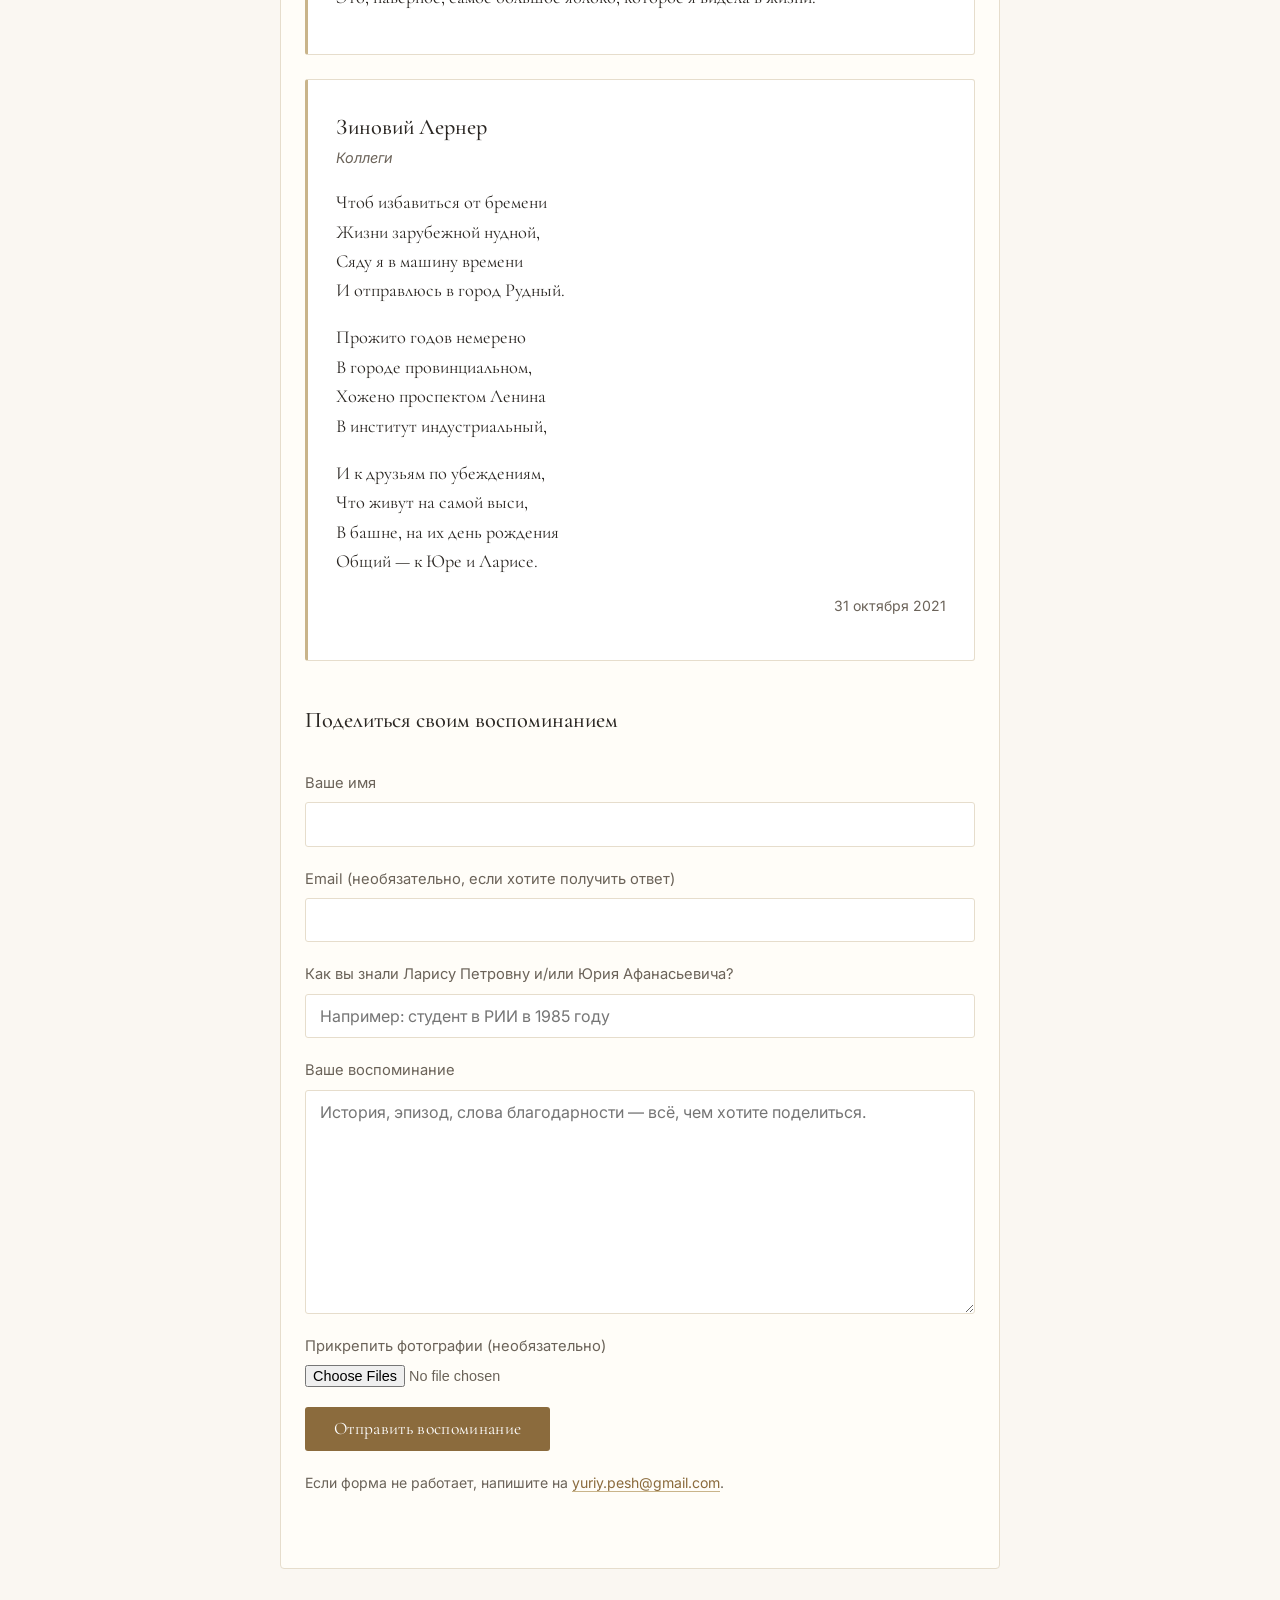
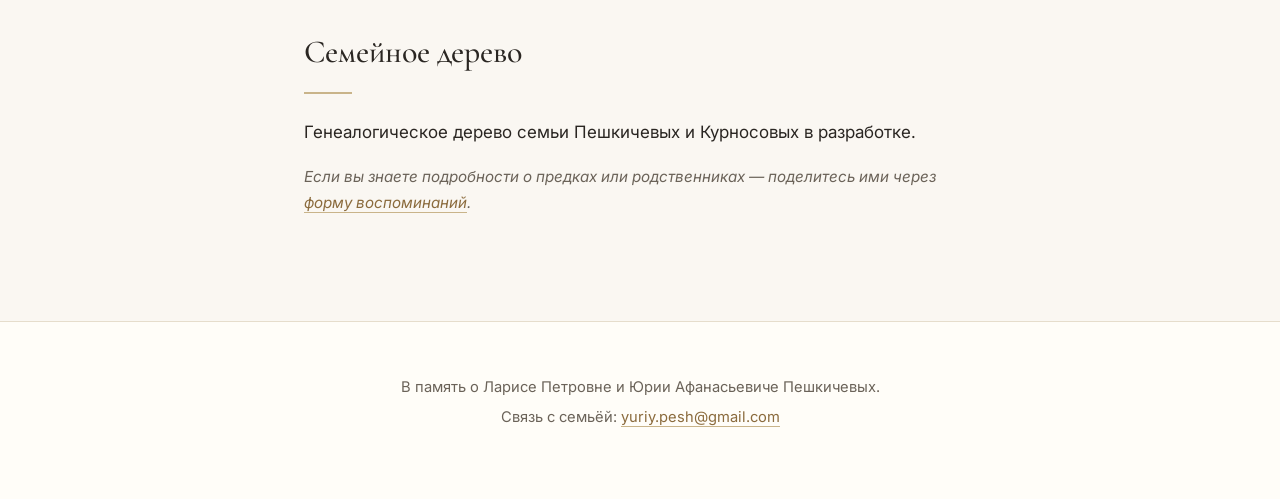
==== commit 25e2b1f4: "Наполнить раздел «Наука и математика» и добавить семейные фото" ====
--- a/index.html
+++ b/index.html
@@ -71,28 +71,59 @@
 
     <section id="berdsk" class="section">
       <h2>Бердск</h2>
-      <p>После выхода на пенсию — переезд в Бердск. Продолжение преподавательской работы и репетиторства, новый сад.</p>
-      <p class="placeholder">Раздел пополняется.</p>
+      <p>После выхода на пенсию — переезд в Бердск. Продолжение преподавательской работы и репетиторства, новый сад, постоянные прогулки и поездки по окрестностям.</p>
+      <figure class="section-photo">
+        <img src="images/berdsk-2025-05-25/photo-1.jpeg" alt="Юрий Афанасьевич, Лариса Петровна и внучка Мария у стелы «Бердск»" loading="lazy">
+        <figcaption>У стелы «Бердск» с внучкой Марией. 25 мая 2025 года.</figcaption>
+      </figure>
     </section>
 
     <section id="koltsovo" class="section">
       <h2>Кольцово</h2>
       <p>В Кольцово они посадили множество сосен и елей. На улице Кленовой растут дубы, которые были посажены их руками. Эти деревья продолжают жить и расти как часть их памяти на земле.</p>
       <p>Лариса Петровна занималась садом практически до последних дней своей жизни.</p>
+      <figure class="section-photo">
+        <img src="images/koltsovo-2025-02-24/photo-2.jpeg" alt="Юрий Афанасьевич, сын и Лариса Петровна в доме в Кольцово" loading="lazy">
+        <figcaption>В доме в Кольцово с сыном. 24 февраля 2025 года. На стене — гравюра с видами родного Томска.</figcaption>
+      </figure>
+      <figure class="section-photo">
+        <img src="images/koltsovo-2025-02-24/photo-1.jpeg" alt="Юрий Афанасьевич, сын, внучка Мария и Лариса Петровна в доме в Кольцово" loading="lazy">
+        <figcaption>С сыном и внучкой Марией. Кольцово, 24 февраля 2025 года.</figcaption>
+      </figure>
+      <p>Совсем рядом, в соседнем Краснообске, жили внуки — поездки туда были частью почти каждой недели.</p>
+      <figure class="section-photo">
+        <img src="images/krasnoobsk-2022-11-06/photo-1.jpeg" alt="Юрий Афанасьевич, Лариса Петровна с внуками в Краснообске" loading="lazy">
+        <figcaption>В гостях у внуков в Краснообске. 6 ноября 2022 года.</figcaption>
+      </figure>
+      <figure class="section-photo">
+        <img src="images/krasnoobsk-2022-11-06/photo-4.jpeg" alt="Семья в Краснообске" loading="lazy">
+        <figcaption>Краснообск, 6 ноября 2022 года.</figcaption>
+      </figure>
     </section>
 
     <section id="science" class="section">
       <h2>Наука и математика</h2>
-      <p>Математика была не только профессией, но и образом мышления. Юрий Афанасьевич и Лариса Петровна окончили механико-математический факультет Томского государственного университета и всю жизнь оставались преподавателями высшей математики — сначала в Томске, затем в Рудненском индустриальном институте, где работали на кафедре высшей математики со времени её становления.</p>
-      <p>Юрий Афанасьевич занимался научной работой, имел публикации по специальности. Лариса Петровна и Юрий Афанасьевич воспитали несколько поколений инженеров, для многих из которых стали первыми учителями строгого математического мышления.</p>
-      <p>Даже выйдя на пенсию, они не расстались с математикой: продолжали репетиторство, помогали школьникам и студентам, решали задачи, делились знаниями и опытом.</p>
-      <p class="placeholder">Раздел в работе: собираются точные годы работы в РИИ, перечень научных работ Юрия Афанасьевича и звания. Если вы располагаете этими сведениями — пожалуйста, поделитесь через <a href="#memories">форму ниже</a>.</p>
+      <p>Математика была не только профессией, но и образом мышления. В 1961 году Юрий Афанасьевич окончил школу в Томске и поступил на механико-математический факультет Томского государственного университета. Там же, на мехмате, он встретил Ларису Петровну — будущую жену, коллегу и единомышленницу на всю жизнь.</p>
+      <p>Юрий Афанасьевич — <strong>кандидат физико-математических наук</strong>. Тема диссертации: «О квазиконформных отображениях в пространстве». Его научная область — теория пространственных квазиконформных отображений и многомерный анализ. После окончания университета он прошёл путь от студента и аспиранта до ассистента и старшего преподавателя <strong>кафедры общей математики ТГУ</strong>.</p>
+      <p>Юрий Афанасьевич был одним из самых публикующихся авторов «Сибирского математического журнала» — третьим по числу публикаций после В. Б. Короткова и А. И. Прилепко. Среди его работ:</p>
+      <ul>
+        <li>Пешкичев Ю. А. <em>Многомерный градиент и квазиконформные отображения</em> // Вопросы метрической теории отображений и её применение. — Киев: Наукова думка, 1978. — С. 99—109.</li>
+        <li>Пешкичев Ю. А. <em>Расширение причинности линейного оператора с целью его применения в поливекторном анализе</em> // Естественные и математические науки в современном мире. — Новосибирск: СибАК, 2014. <a href="https://sibac.info/sites/default/files/archive/2014/estestvennye_nauki_05.03.2014_-_pravka.pdf" target="_blank" rel="noopener">PDF</a></li>
+      </ul>
+      <p>В 1978 году семья переехала в Рудный Кустанайской области, где Юрий Афанасьевич и Лариса Петровна работали на кафедре высшей математики Рудненского индустриального института. После выхода на пенсию Юрий Афанасьевич продолжал исследовательскую работу — в частности, в качестве исполнителя в ООО «Интеллект-Сервис» (г. Бердск), занимался темами линейных операторов причинности и поливекторного анализа.</p>
+      <p>Лариса Петровна и Юрий Афанасьевич воспитали несколько поколений инженеров. Даже выйдя на пенсию, они не расстались с математикой: продолжали репетиторство, помогали школьникам и студентам, решали задачи, делились знаниями и опытом.</p>
+      <p class="placeholder">Если вы знаете точные годы работы в РИИ, дополнительные публикации или другие подробности научной биографии — поделитесь через <a href="#memories">форму воспоминаний</a>.</p>
     </section>
 
     <section id="garden" class="section">
       <h2>Сад и огород</h2>
       <p>Они любили не только математику, но и землю. Ещё в Рудном выращивали овощи, виноград и даже арбузы. Особенно славились их помидоры.</p>
       <p>В Бердске и Кольцово выращивали яблоки, виноград, вишню, смородину, клубнику и множество других культур. Юрий Афанасьевич делал домашнее вино из смородины.</p>
+      <p>Лес был для Юрия Афанасьевича отдельной любовью. Он прекрасно разбирался в грибах, растениях и птицах. Каждую осень — поездки за грибами с детьми и внуками.</p>
+      <figure class="section-photo">
+        <img src="images/novy-2020-09-19/photo-1.jpeg" alt="Юрий Афанасьевич с внучкой Марией в лесу за грибами" loading="lazy">
+        <figcaption>С внучкой Марией за грибами в окрестностях посёлка Новый. 19 сентября 2020 года.</figcaption>
+      </figure>
     </section>
 
     <section id="photos" class="section">
--- a/styles.css
+++ b/styles.css
@@ -131,6 +131,25 @@
 .section ul { margin: 0 0 1.1rem; padding-left: 1.2rem; }
 .section li { margin-bottom: 0.5rem; }
 
+.section-photo {
+  margin: 2rem 0;
+}
+.section-photo img {
+  width: 100%;
+  height: auto;
+  display: block;
+  border-radius: 3px;
+  box-shadow: 0 6px 22px rgba(60, 45, 25, 0.14);
+}
+.section-photo figcaption {
+  margin-top: 0.7rem;
+  font-family: var(--serif);
+  font-size: 1rem;
+  color: var(--muted);
+  font-style: italic;
+  text-align: center;
+}
+
 .placeholder {
   color: var(--muted);
   font-style: italic;
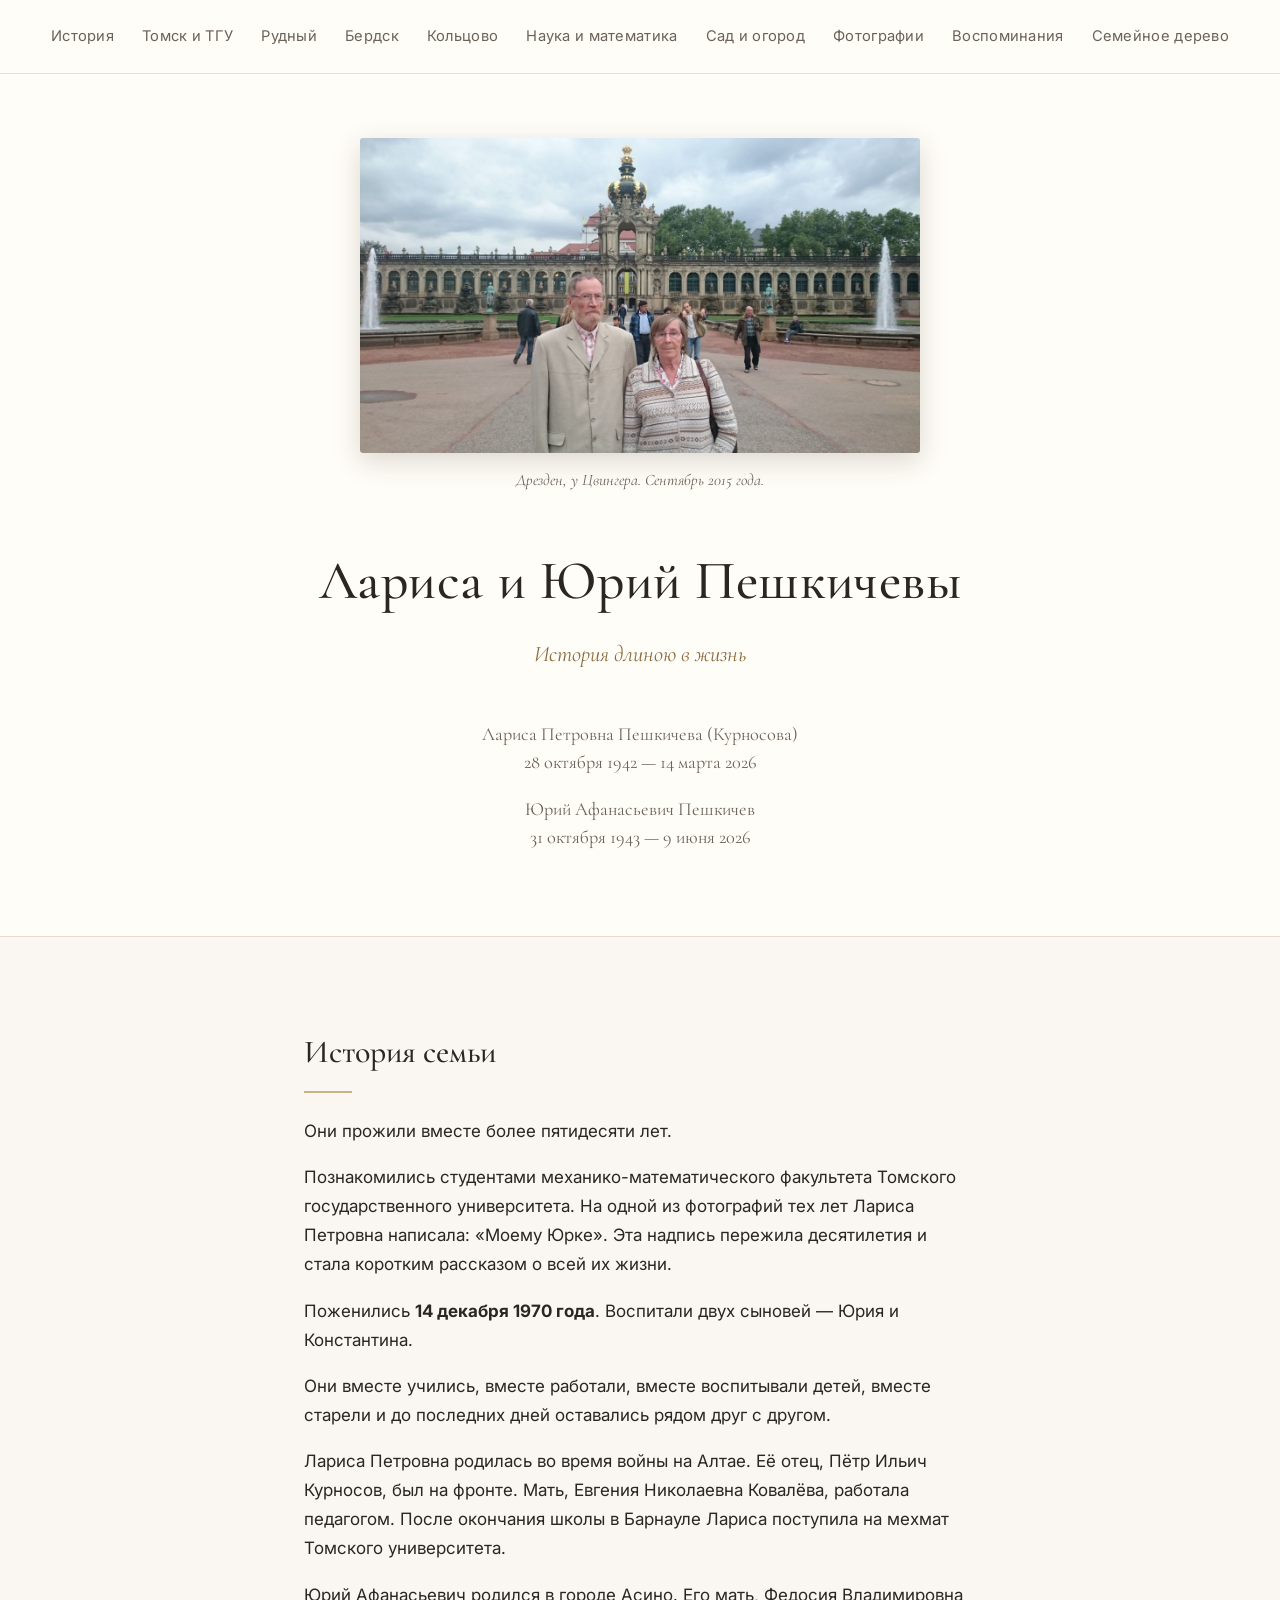
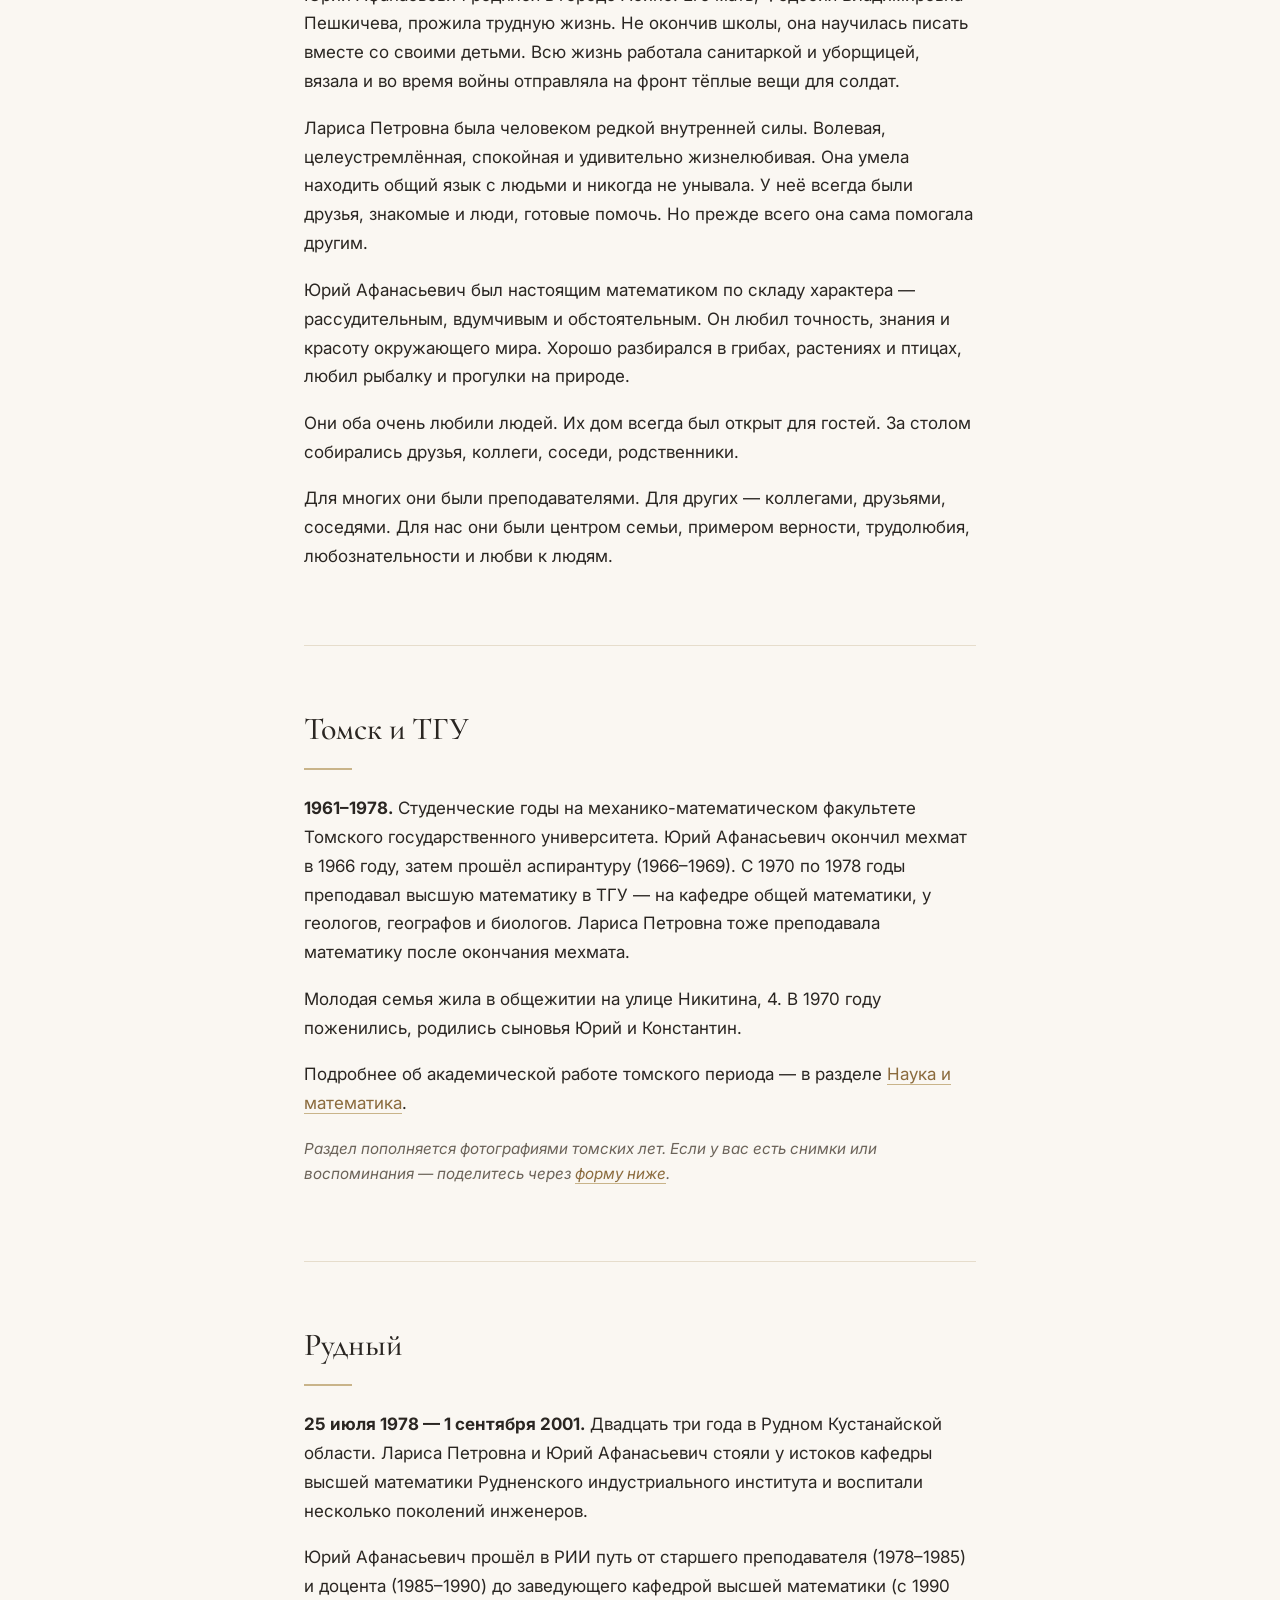
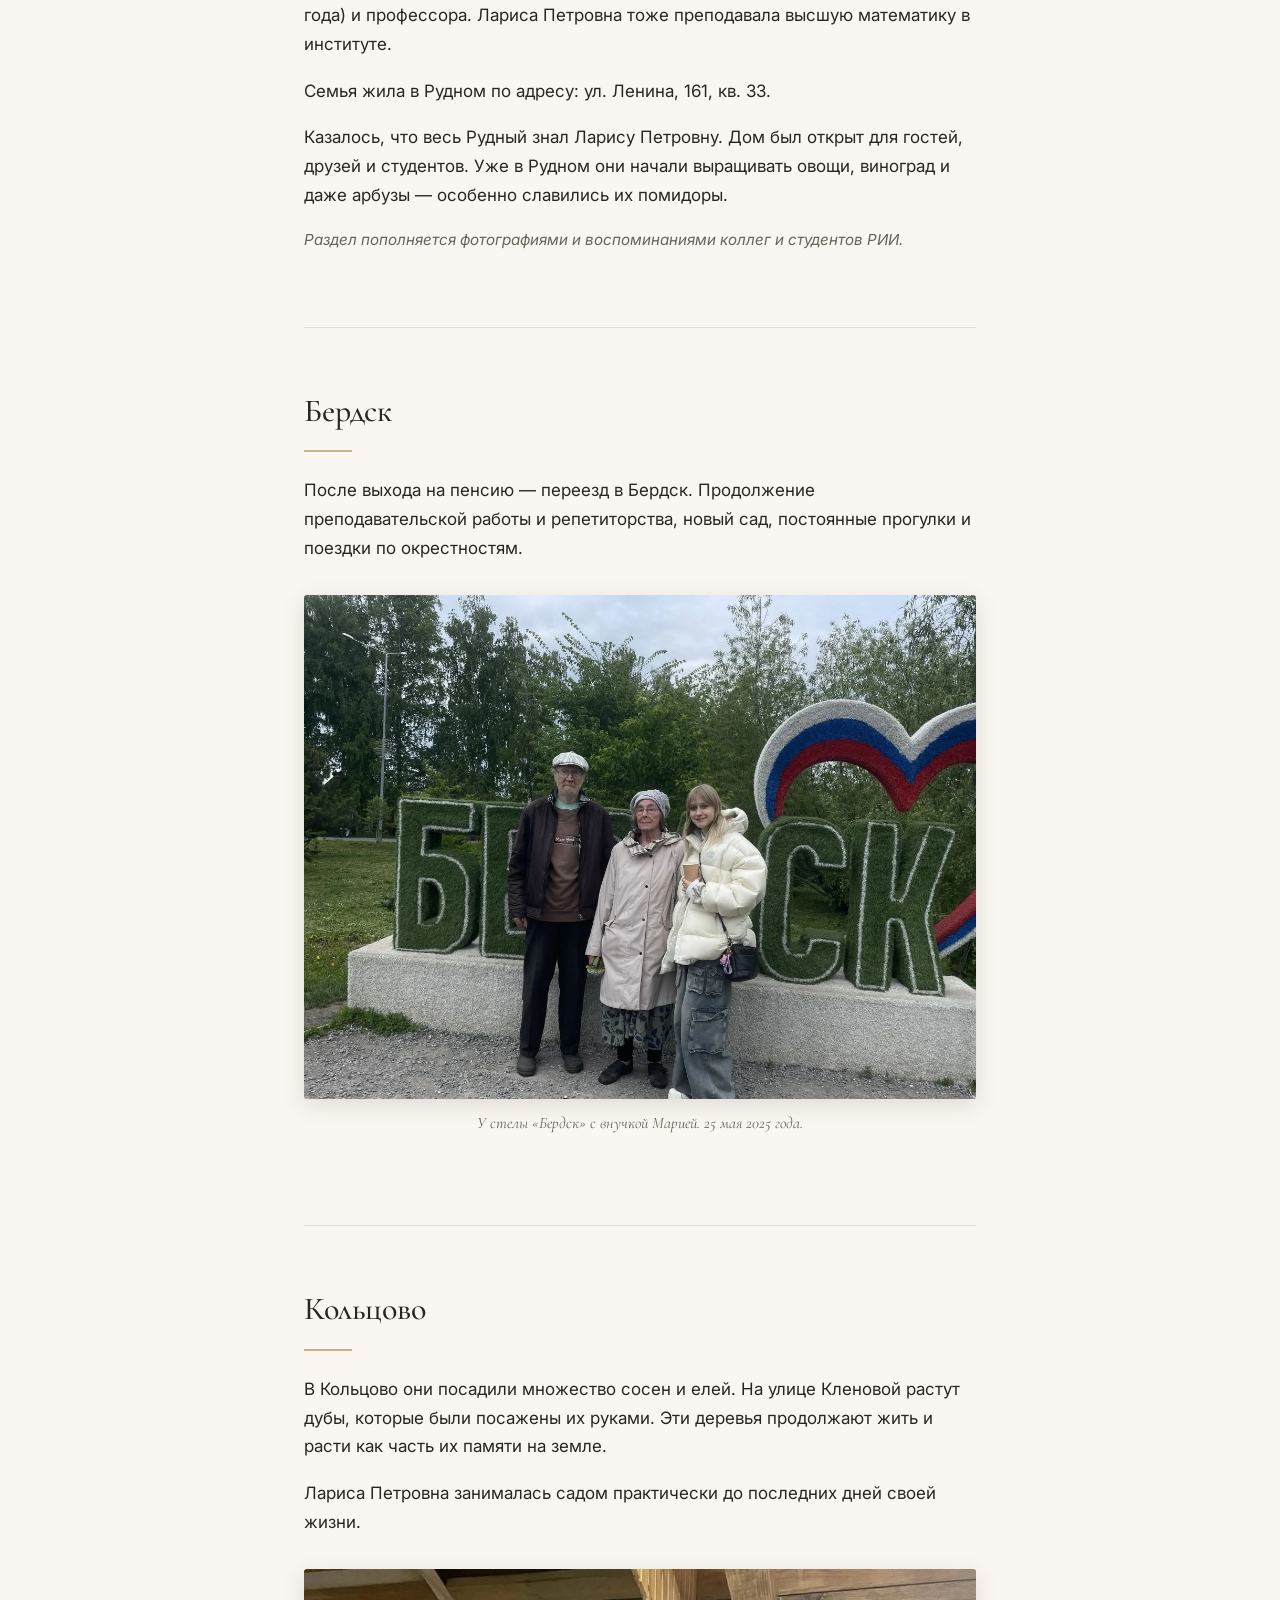
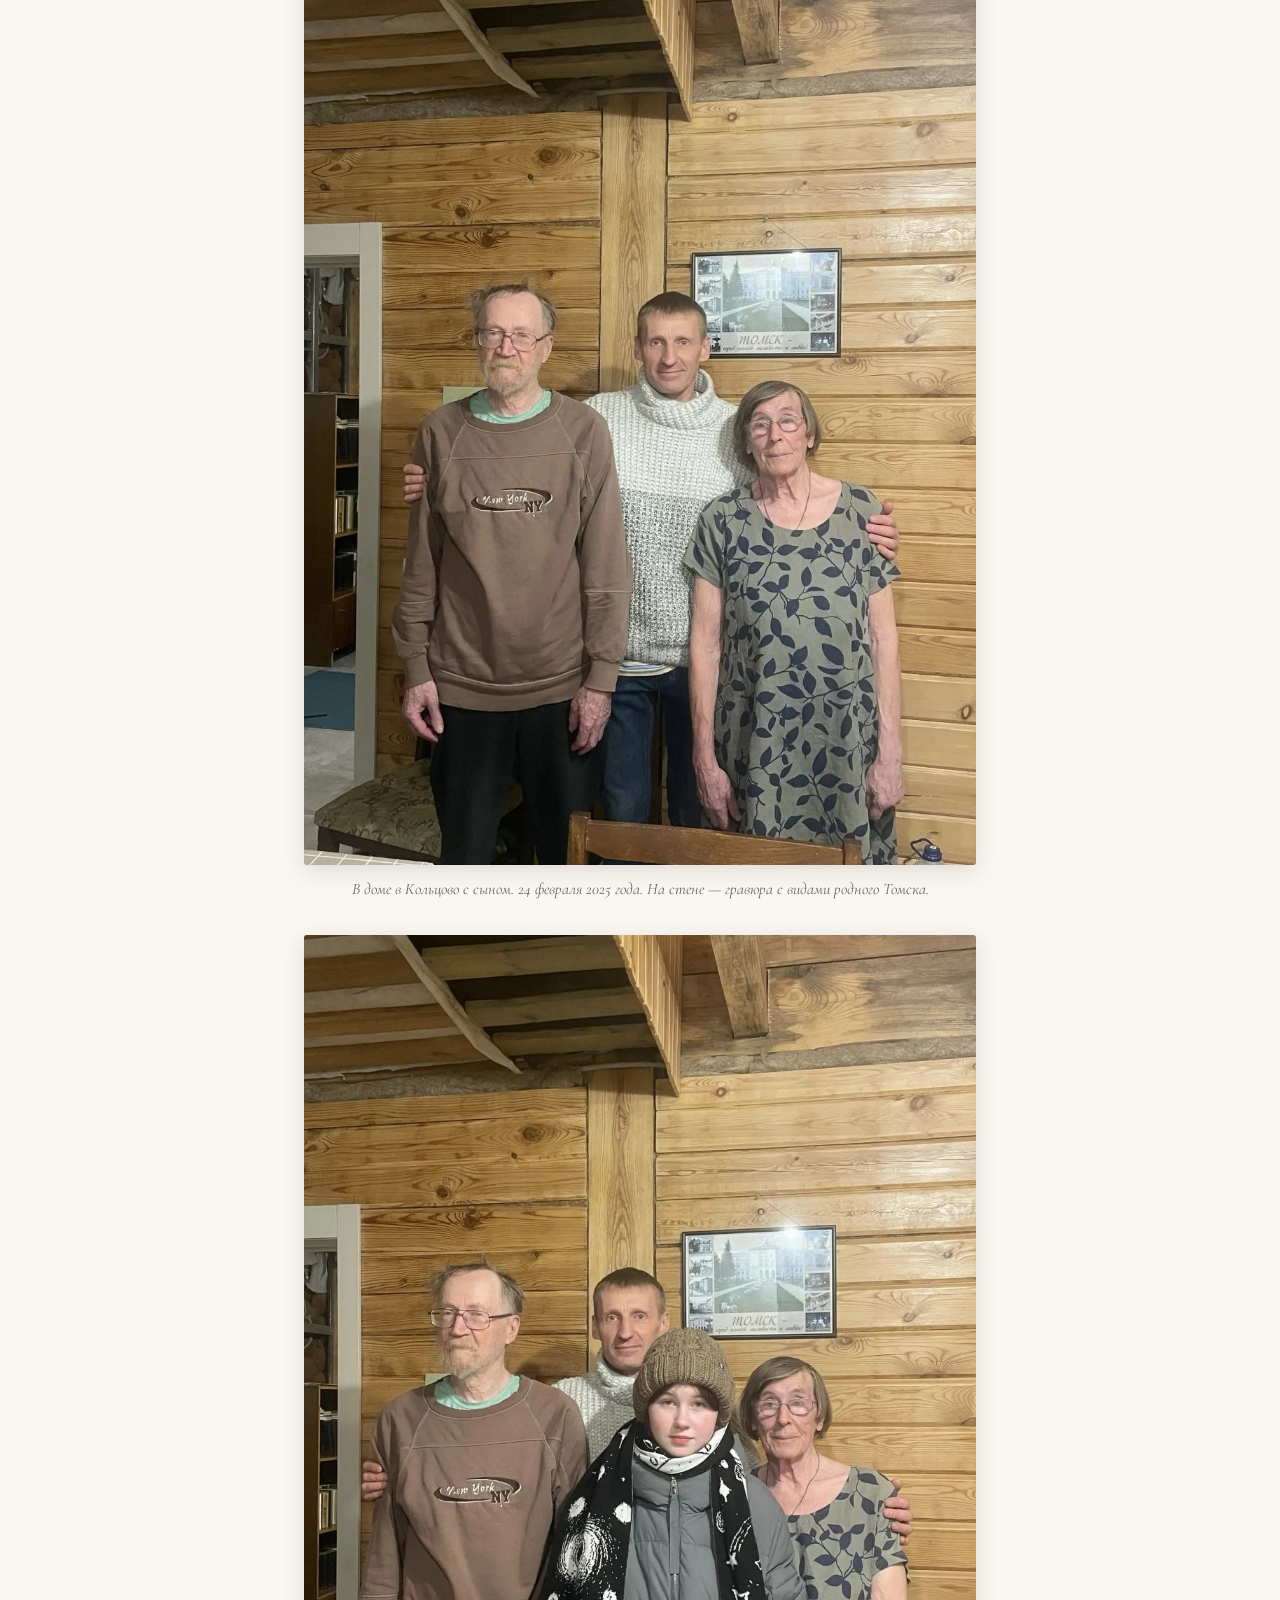
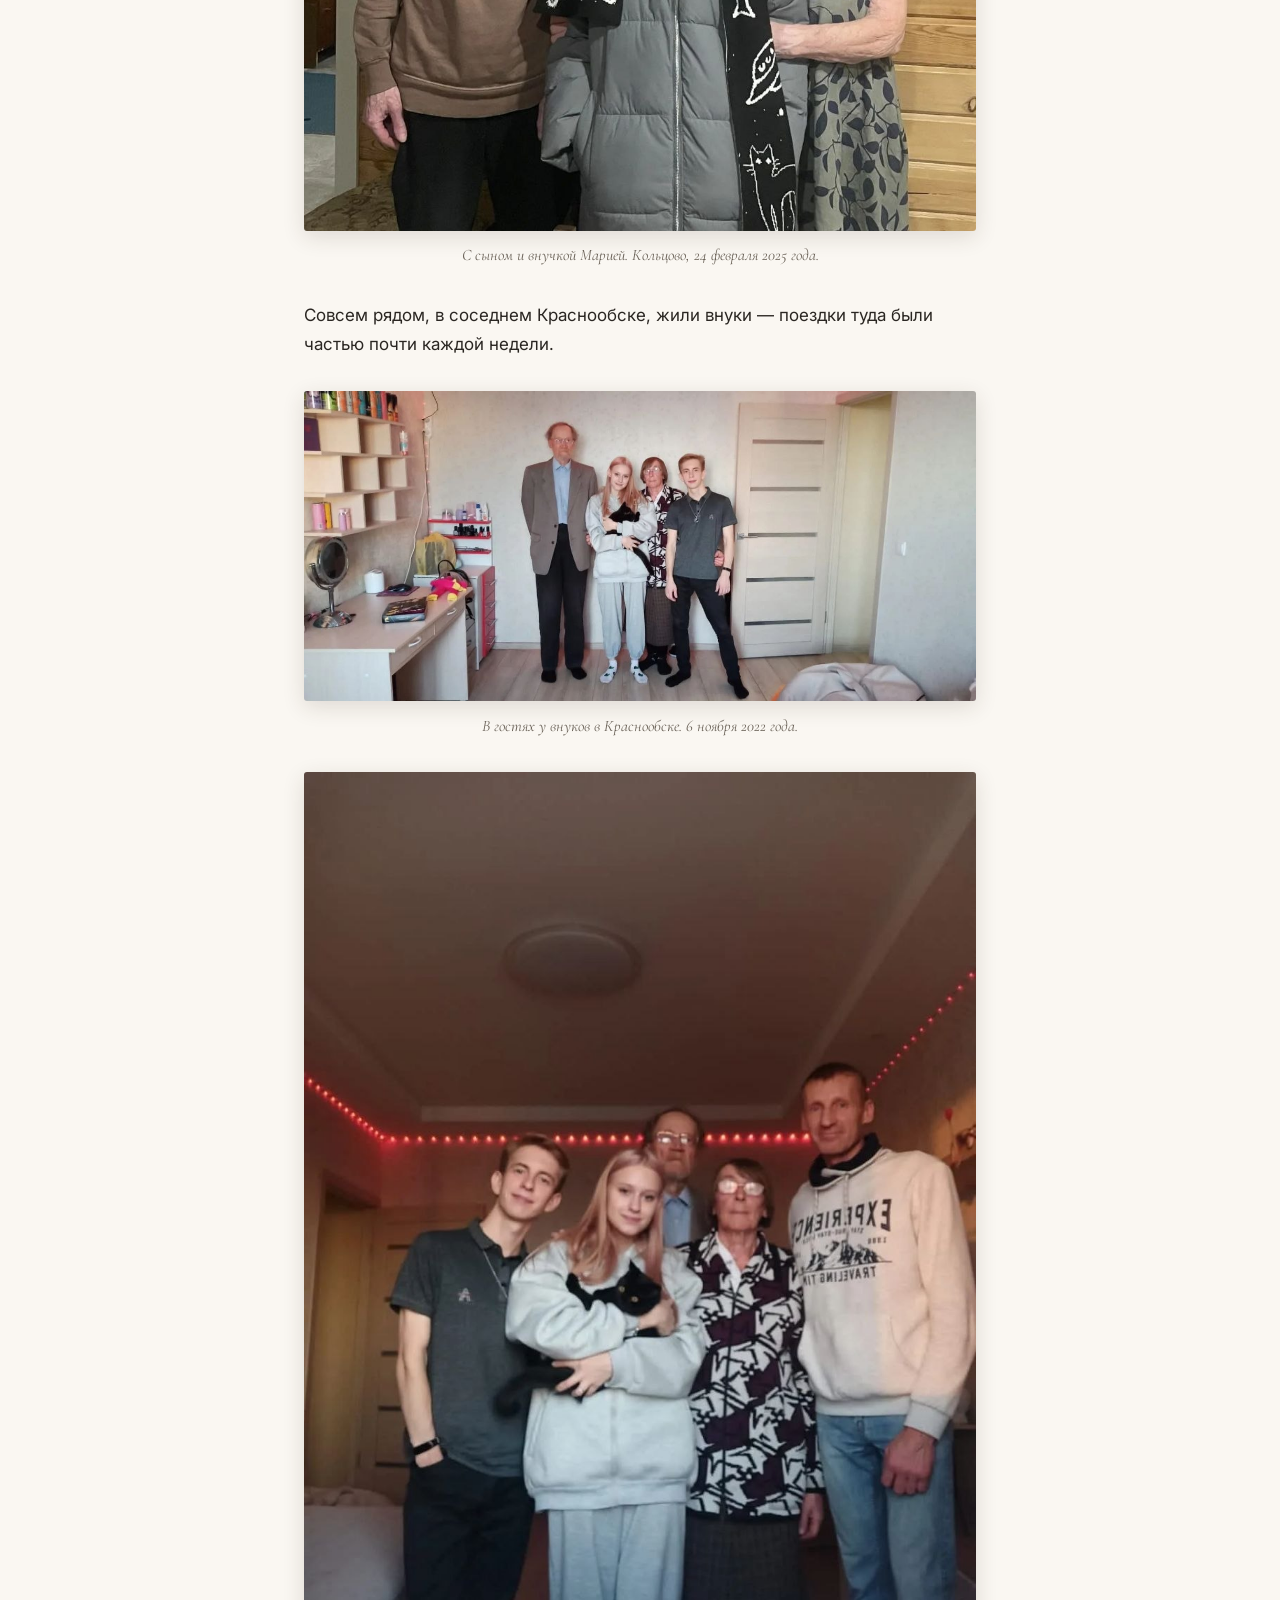
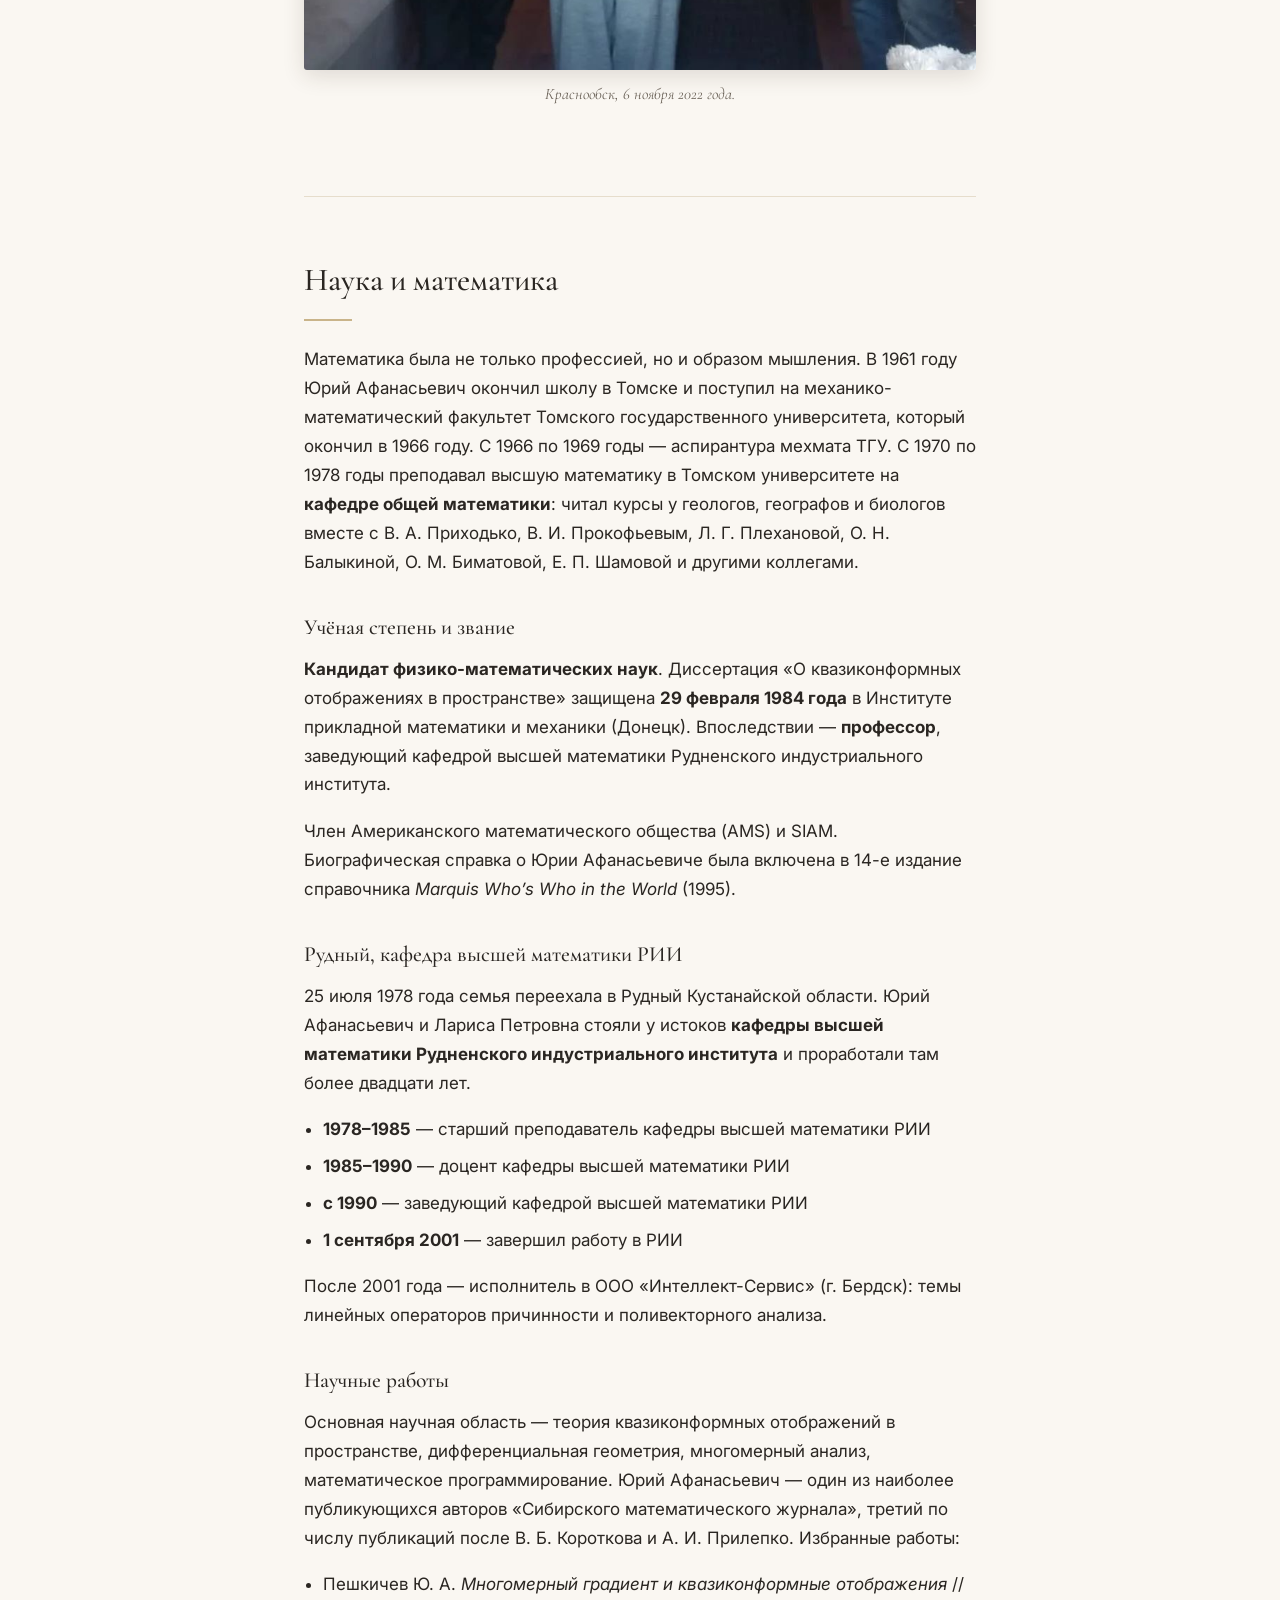
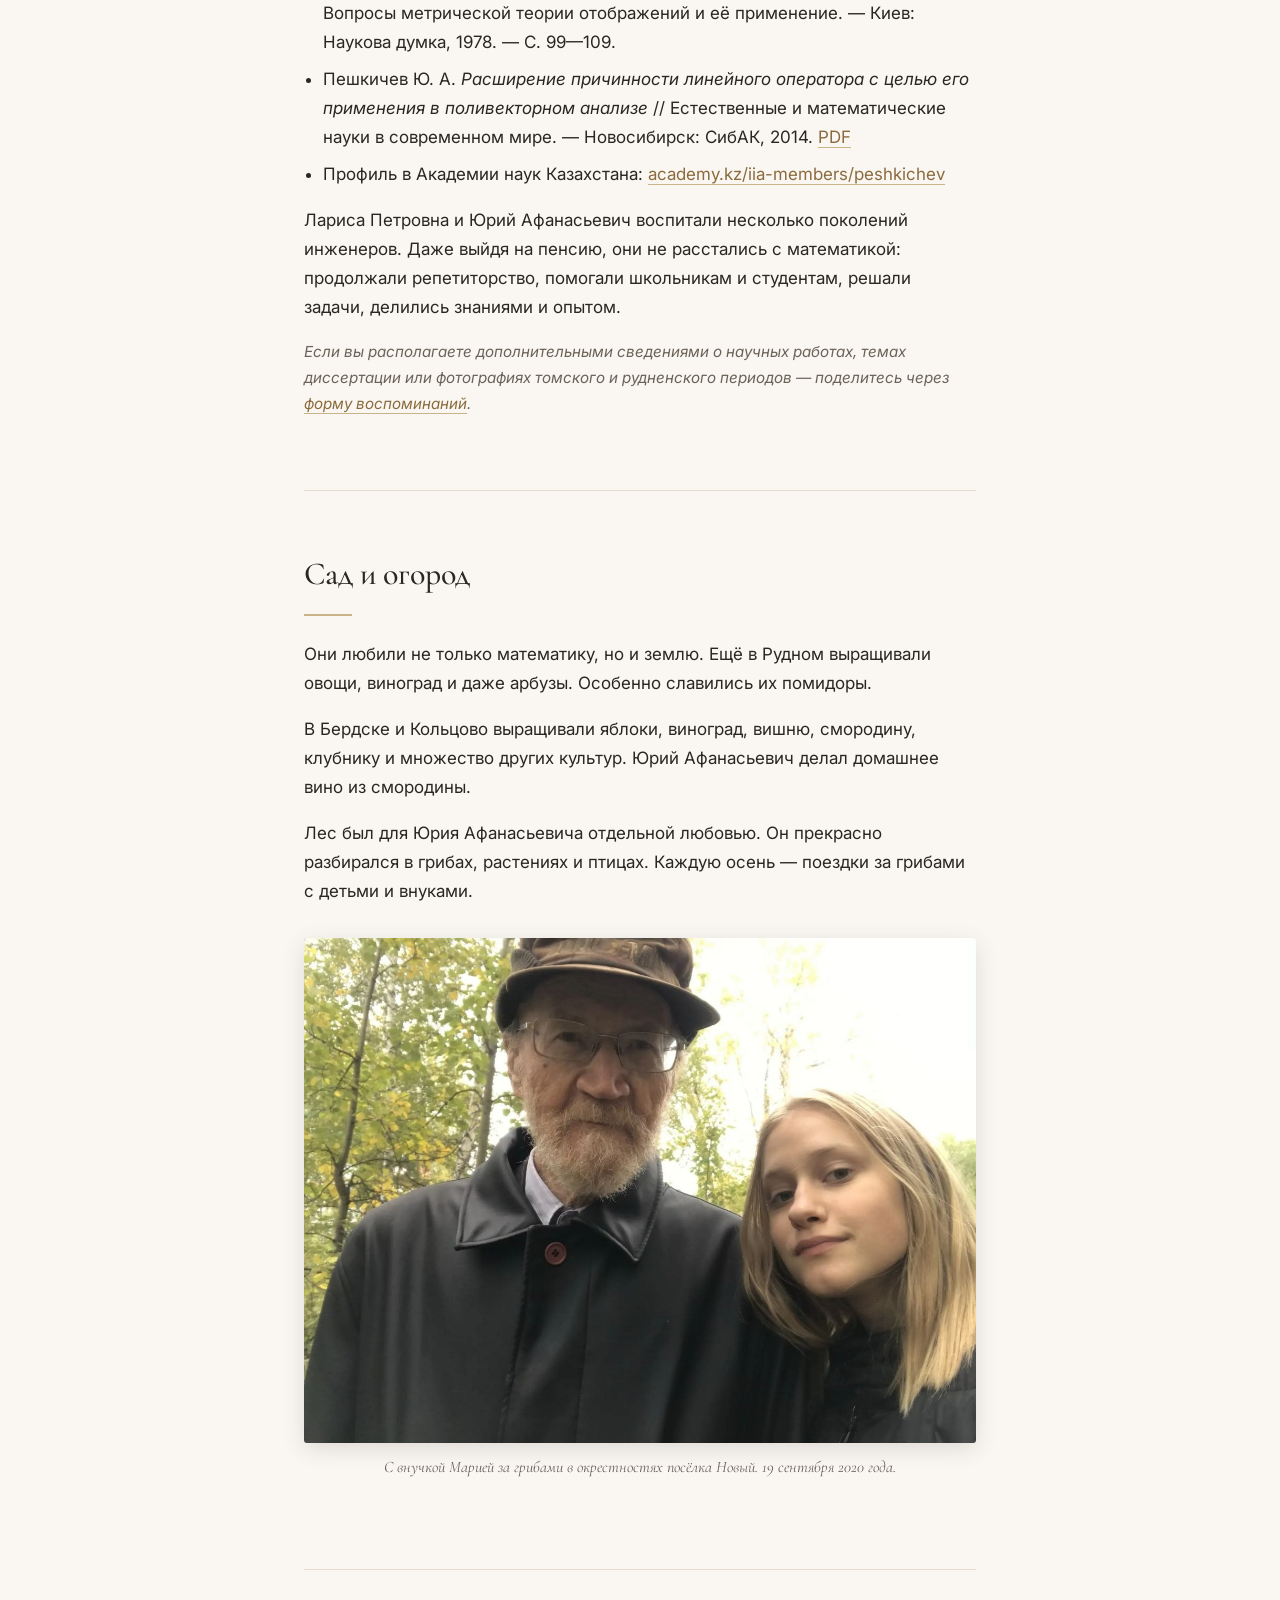
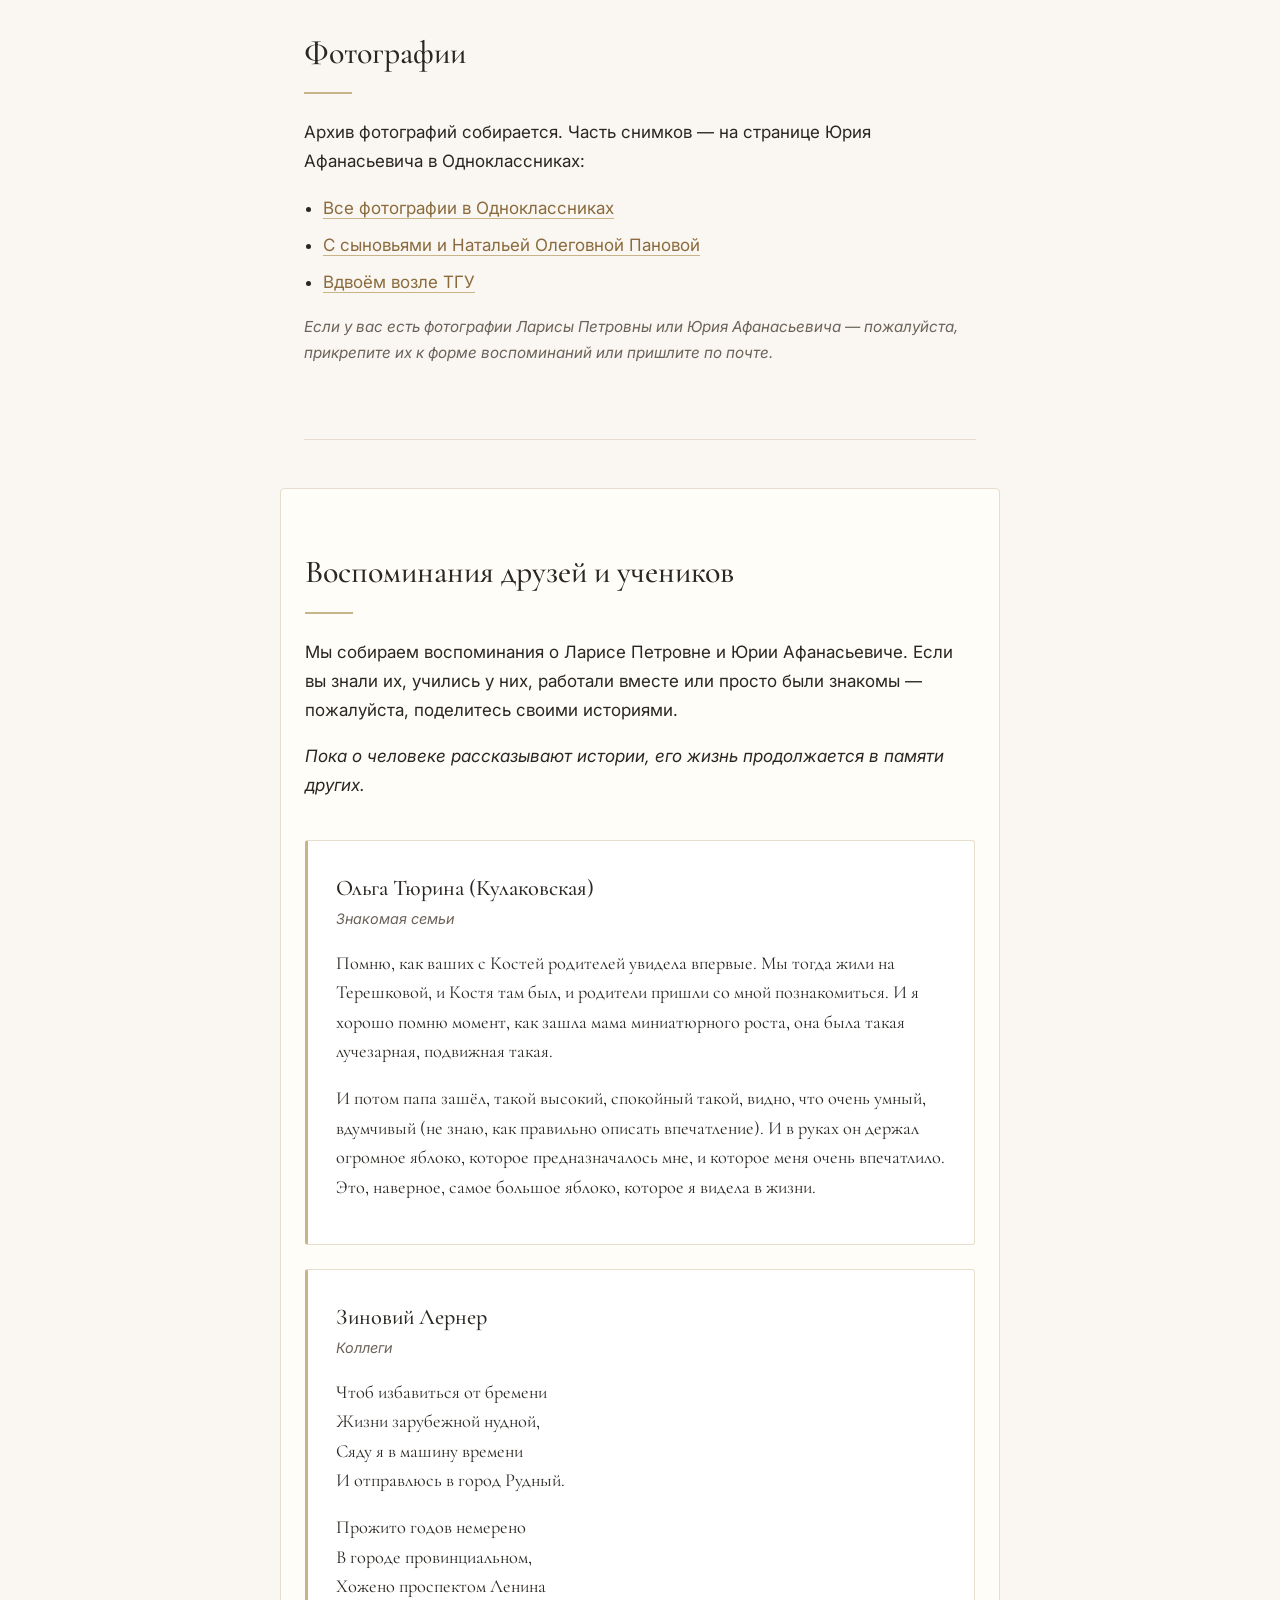
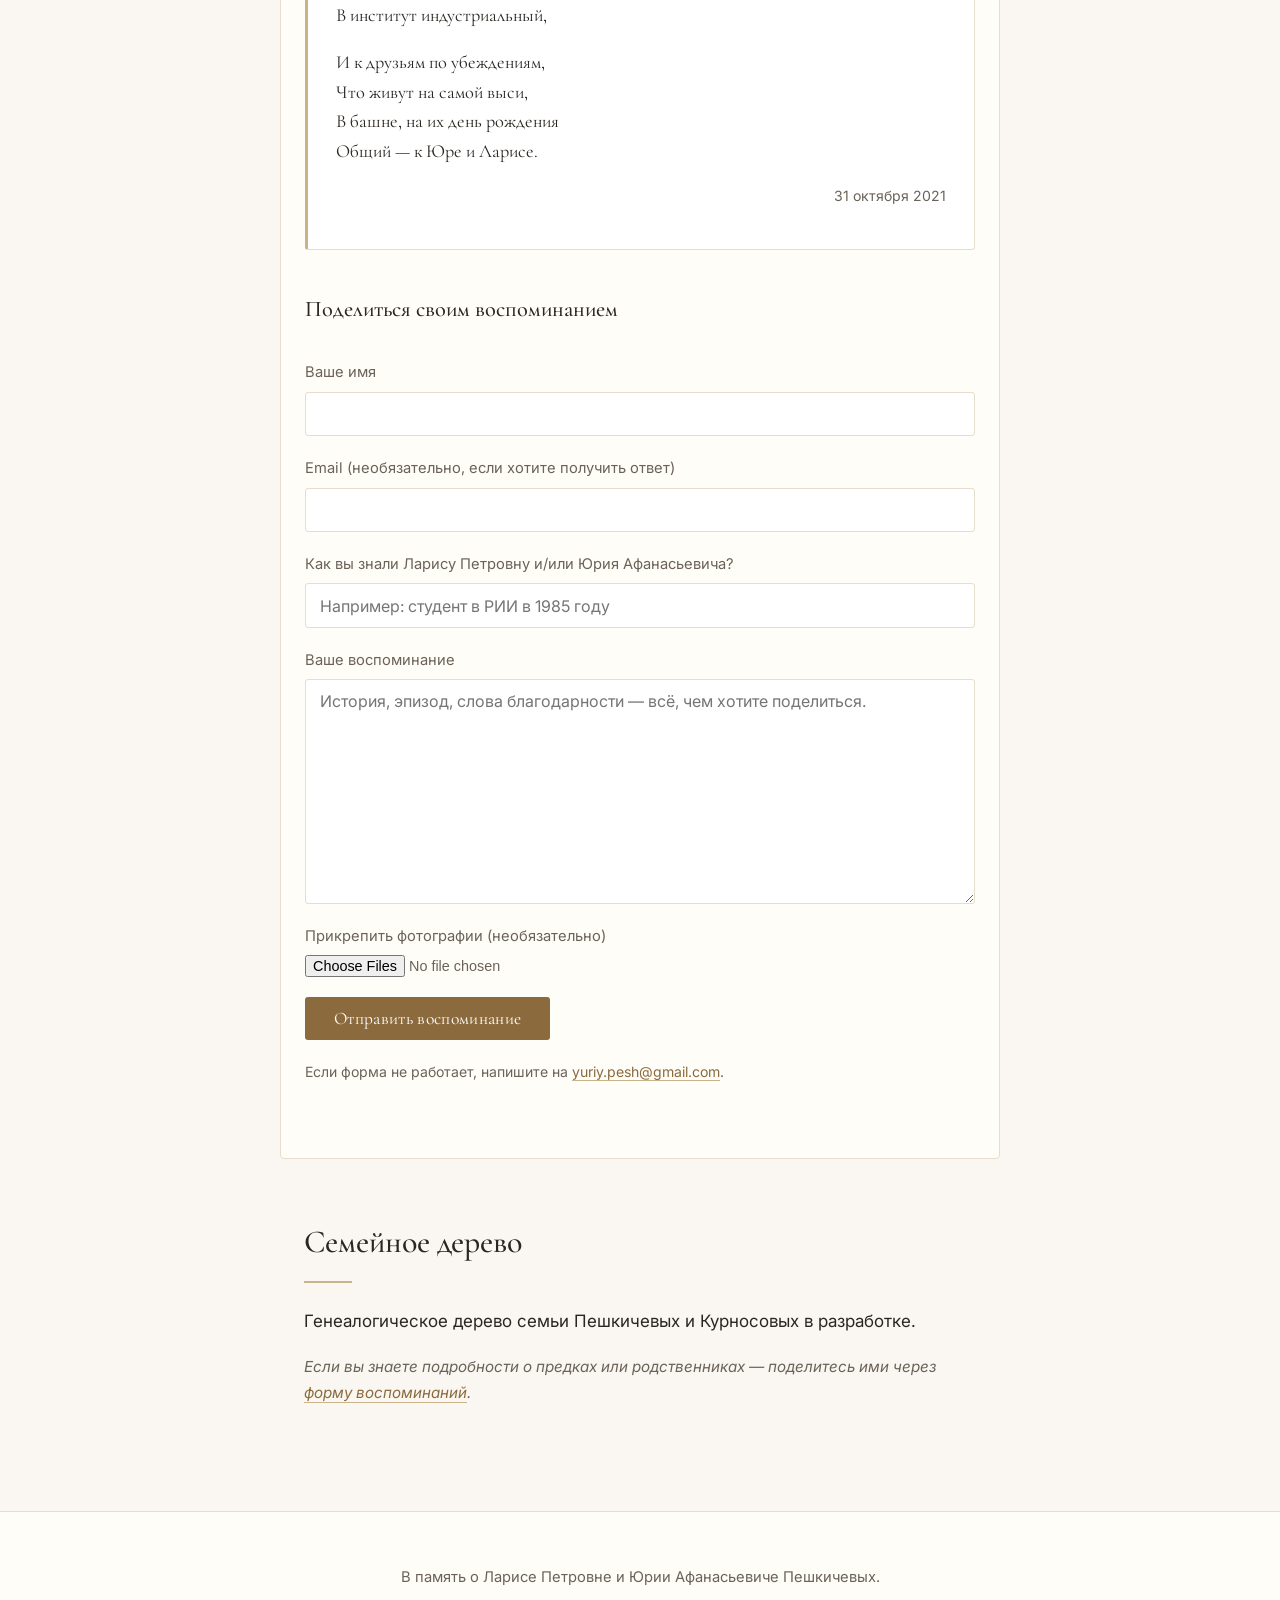
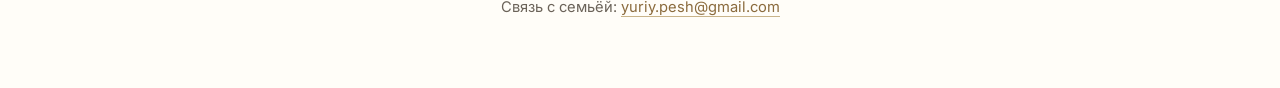
==== commit e12495d7: "Уточнить даты, степени и карьеру Юрия Афанасьевича по Marquis Who's Who и academy.kz" ====
--- a/index.html
+++ b/index.html
@@ -45,8 +45,9 @@
   <main>
     <section id="history" class="section">
       <h2>История семьи</h2>
-      <p>Они прожили вместе более шестидесяти лет.</p>
+      <p>Они прожили вместе более пятидесяти лет.</p>
       <p>Познакомились студентами механико-математического факультета Томского государственного университета. На одной из фотографий тех лет Лариса Петровна написала: «Моему Юрке». Эта надпись пережила десятилетия и стала коротким рассказом о всей их жизни.</p>
+      <p>Поженились <strong>14 декабря 1970 года</strong>. Воспитали двух сыновей — Юрия и Константина.</p>
       <p>Они вместе учились, вместе работали, вместе воспитывали детей, вместе старели и до последних дней оставались рядом друг с другом.</p>
       <p>Лариса Петровна родилась во время войны на Алтае. Её отец, Пётр Ильич Курносов, был на фронте. Мать, Евгения Николаевна Ковалёва, работала педагогом. После окончания школы в Барнауле Лариса поступила на мехмат Томского университета.</p>
       <p>Юрий Афанасьевич родился в городе Асино. Его мать, Федосия Владимировна Пешкичева, прожила трудную жизнь. Не окончив школы, она научилась писать вместе со своими детьми. Всю жизнь работала санитаркой и уборщицей, вязала и во время войны отправляла на фронт тёплые вещи для солдат.</p>
@@ -58,15 +59,19 @@
 
     <section id="tomsk" class="section">
       <h2>Томск и ТГУ</h2>
-      <p>Студенческие годы на механико-математическом факультете Томского государственного университета. Знакомство, общежитие на улице Никитина, 4, первые годы преподавания.</p>
-      <p class="placeholder">Раздел пополняется. Если у вас есть фотографии или воспоминания о томских годах — поделитесь ими через <a href="#memories">форму ниже</a>.</p>
+      <p><strong>1961–1978.</strong> Студенческие годы на механико-математическом факультете Томского государственного университета. Юрий Афанасьевич окончил мехмат в 1966 году, затем прошёл аспирантуру (1966–1969). С 1970 по 1978 годы преподавал высшую математику в ТГУ — на кафедре общей математики, у геологов, географов и биологов. Лариса Петровна тоже преподавала математику после окончания мехмата.</p>
+      <p>Молодая семья жила в общежитии на улице Никитина, 4. В 1970 году поженились, родились сыновья Юрий и Константин.</p>
+      <p>Подробнее об академической работе томского периода — в разделе <a href="#science">Наука и математика</a>.</p>
+      <p class="placeholder">Раздел пополняется фотографиями томских лет. Если у вас есть снимки или воспоминания — поделитесь через <a href="#memories">форму ниже</a>.</p>
     </section>
 
     <section id="rudny" class="section">
       <h2>Рудный</h2>
-      <p>В 1978 году семья переехала в Рудный Кустанайской области. Лариса Петровна и Юрий Афанасьевич работали в Рудненском индустриальном институте на кафедре высшей математики.</p>
-      <p>Казалось, что весь Рудный знал Ларису Петровну. Дом был открыт для гостей, друзей и студентов.</p>
-      <p class="placeholder">Раздел пополняется воспоминаниями коллег и студентов РИИ.</p>
+      <p><strong>25 июля 1978 — 1 сентября 2001.</strong> Двадцать три года в Рудном Кустанайской области. Лариса Петровна и Юрий Афанасьевич стояли у истоков кафедры высшей математики Рудненского индустриального института и воспитали несколько поколений инженеров.</p>
+      <p>Юрий Афанасьевич прошёл в РИИ путь от старшего преподавателя (1978–1985) и доцента (1985–1990) до заведующего кафедрой высшей математики (с 1990 года) и профессора. Лариса Петровна тоже преподавала высшую математику в институте.</p>
+      <p>Семья жила в Рудном по адресу: ул. Ленина, 161, кв. 33.</p>
+      <p>Казалось, что весь Рудный знал Ларису Петровну. Дом был открыт для гостей, друзей и студентов. Уже в Рудном они начали выращивать овощи, виноград и даже арбузы — особенно славились их помидоры.</p>
+      <p class="placeholder">Раздел пополняется фотографиями и воспоминаниями коллег и студентов РИИ.</p>
     </section>
 
     <section id="berdsk" class="section">
@@ -103,16 +108,32 @@
 
     <section id="science" class="section">
       <h2>Наука и математика</h2>
-      <p>Математика была не только профессией, но и образом мышления. В 1961 году Юрий Афанасьевич окончил школу в Томске и поступил на механико-математический факультет Томского государственного университета. Там же, на мехмате, он встретил Ларису Петровну — будущую жену, коллегу и единомышленницу на всю жизнь.</p>
-      <p>Юрий Афанасьевич — <strong>кандидат физико-математических наук</strong>. Тема диссертации: «О квазиконформных отображениях в пространстве». Его научная область — теория пространственных квазиконформных отображений и многомерный анализ. После окончания университета он прошёл путь от студента и аспиранта до ассистента и старшего преподавателя <strong>кафедры общей математики ТГУ</strong>.</p>
-      <p>Юрий Афанасьевич был одним из самых публикующихся авторов «Сибирского математического журнала» — третьим по числу публикаций после В. Б. Короткова и А. И. Прилепко. Среди его работ:</p>
+      <p>Математика была не только профессией, но и образом мышления. В 1961 году Юрий Афанасьевич окончил школу в Томске и поступил на механико-математический факультет Томского государственного университета, который окончил в 1966 году. С 1966 по 1969 годы — аспирантура мехмата ТГУ. С 1970 по 1978 годы преподавал высшую математику в Томском университете на <strong>кафедре общей математики</strong>: читал курсы у геологов, географов и биологов вместе с В. А. Приходько, В. И. Прокофьевым, Л. Г. Плехановой, О. Н. Балыкиной, О. М. Биматовой, Е. П. Шамовой и другими коллегами.</p>
+
+      <h3 class="sub-h">Учёная степень и звание</h3>
+      <p><strong>Кандидат физико-математических наук</strong>. Диссертация «О квазиконформных отображениях в пространстве» защищена <strong>29 февраля 1984 года</strong> в Институте прикладной математики и механики (Донецк). Впоследствии — <strong>профессор</strong>, заведующий кафедрой высшей математики Рудненского индустриального института.</p>
+      <p>Член Американского математического общества (AMS) и SIAM. Биографическая справка о Юрии Афанасьевиче была включена в 14-е издание справочника <em>Marquis Who&rsquo;s Who in the World</em> (1995).</p>
+
+      <h3 class="sub-h">Рудный, кафедра высшей математики РИИ</h3>
+      <p>25 июля 1978 года семья переехала в Рудный Кустанайской области. Юрий Афанасьевич и Лариса Петровна стояли у истоков <strong>кафедры высшей математики Рудненского индустриального института</strong> и проработали там более двадцати лет.</p>
+      <ul>
+        <li><strong>1978–1985</strong> — старший преподаватель кафедры высшей математики РИИ</li>
+        <li><strong>1985–1990</strong> — доцент кафедры высшей математики РИИ</li>
+        <li><strong>с 1990</strong> — заведующий кафедрой высшей математики РИИ</li>
+        <li><strong>1 сентября 2001</strong> — завершил работу в РИИ</li>
+      </ul>
+      <p>После 2001 года — исполнитель в ООО «Интеллект-Сервис» (г. Бердск): темы линейных операторов причинности и поливекторного анализа.</p>
+
+      <h3 class="sub-h">Научные работы</h3>
+      <p>Основная научная область — теория квазиконформных отображений в пространстве, дифференциальная геометрия, многомерный анализ, математическое программирование. Юрий Афанасьевич — один из наиболее публикующихся авторов «Сибирского математического журнала», третий по числу публикаций после В. Б. Короткова и А. И. Прилепко. Избранные работы:</p>
       <ul>
         <li>Пешкичев Ю. А. <em>Многомерный градиент и квазиконформные отображения</em> // Вопросы метрической теории отображений и её применение. — Киев: Наукова думка, 1978. — С. 99—109.</li>
         <li>Пешкичев Ю. А. <em>Расширение причинности линейного оператора с целью его применения в поливекторном анализе</em> // Естественные и математические науки в современном мире. — Новосибирск: СибАК, 2014. <a href="https://sibac.info/sites/default/files/archive/2014/estestvennye_nauki_05.03.2014_-_pravka.pdf" target="_blank" rel="noopener">PDF</a></li>
+        <li>Профиль в Академии наук Казахстана: <a href="https://academy.kz/iia-members/peshkichev" target="_blank" rel="noopener">academy.kz/iia-members/peshkichev</a></li>
       </ul>
-      <p>В 1978 году семья переехала в Рудный Кустанайской области, где Юрий Афанасьевич и Лариса Петровна работали на кафедре высшей математики Рудненского индустриального института. После выхода на пенсию Юрий Афанасьевич продолжал исследовательскую работу — в частности, в качестве исполнителя в ООО «Интеллект-Сервис» (г. Бердск), занимался темами линейных операторов причинности и поливекторного анализа.</p>
+
       <p>Лариса Петровна и Юрий Афанасьевич воспитали несколько поколений инженеров. Даже выйдя на пенсию, они не расстались с математикой: продолжали репетиторство, помогали школьникам и студентам, решали задачи, делились знаниями и опытом.</p>
-      <p class="placeholder">Если вы знаете точные годы работы в РИИ, дополнительные публикации или другие подробности научной биографии — поделитесь через <a href="#memories">форму воспоминаний</a>.</p>
+      <p class="placeholder">Если вы располагаете дополнительными сведениями о научных работах, темах диссертации или фотографиях томского и рудненского периодов — поделитесь через <a href="#memories">форму воспоминаний</a>.</p>
     </section>
 
     <section id="garden" class="section">
--- a/styles.css
+++ b/styles.css
@@ -118,6 +118,14 @@
   color: var(--ink);
 }
 
+.sub-h {
+  font-family: var(--serif);
+  font-weight: 500;
+  font-size: 1.35rem;
+  color: var(--ink);
+  margin: 2rem 0 0.6rem;
+}
+
 .section h2::after {
   content: "";
   display: block;
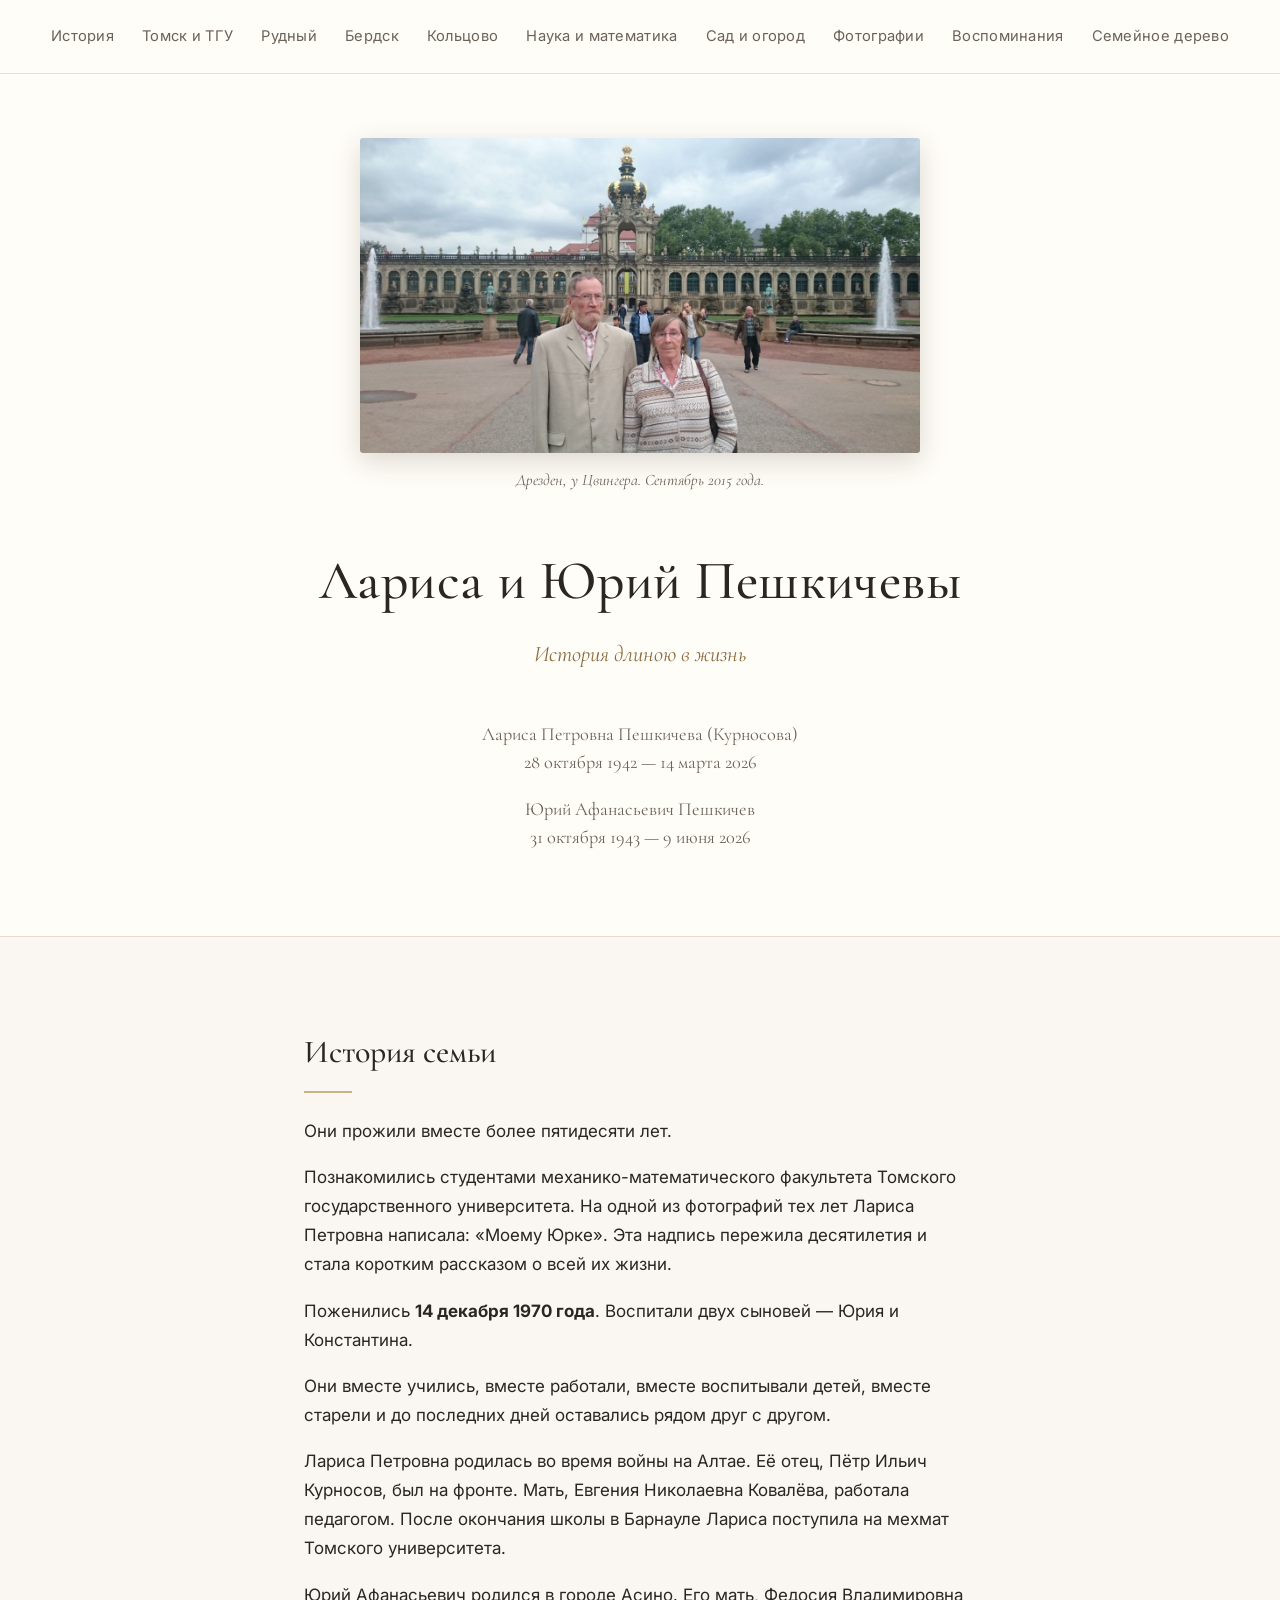
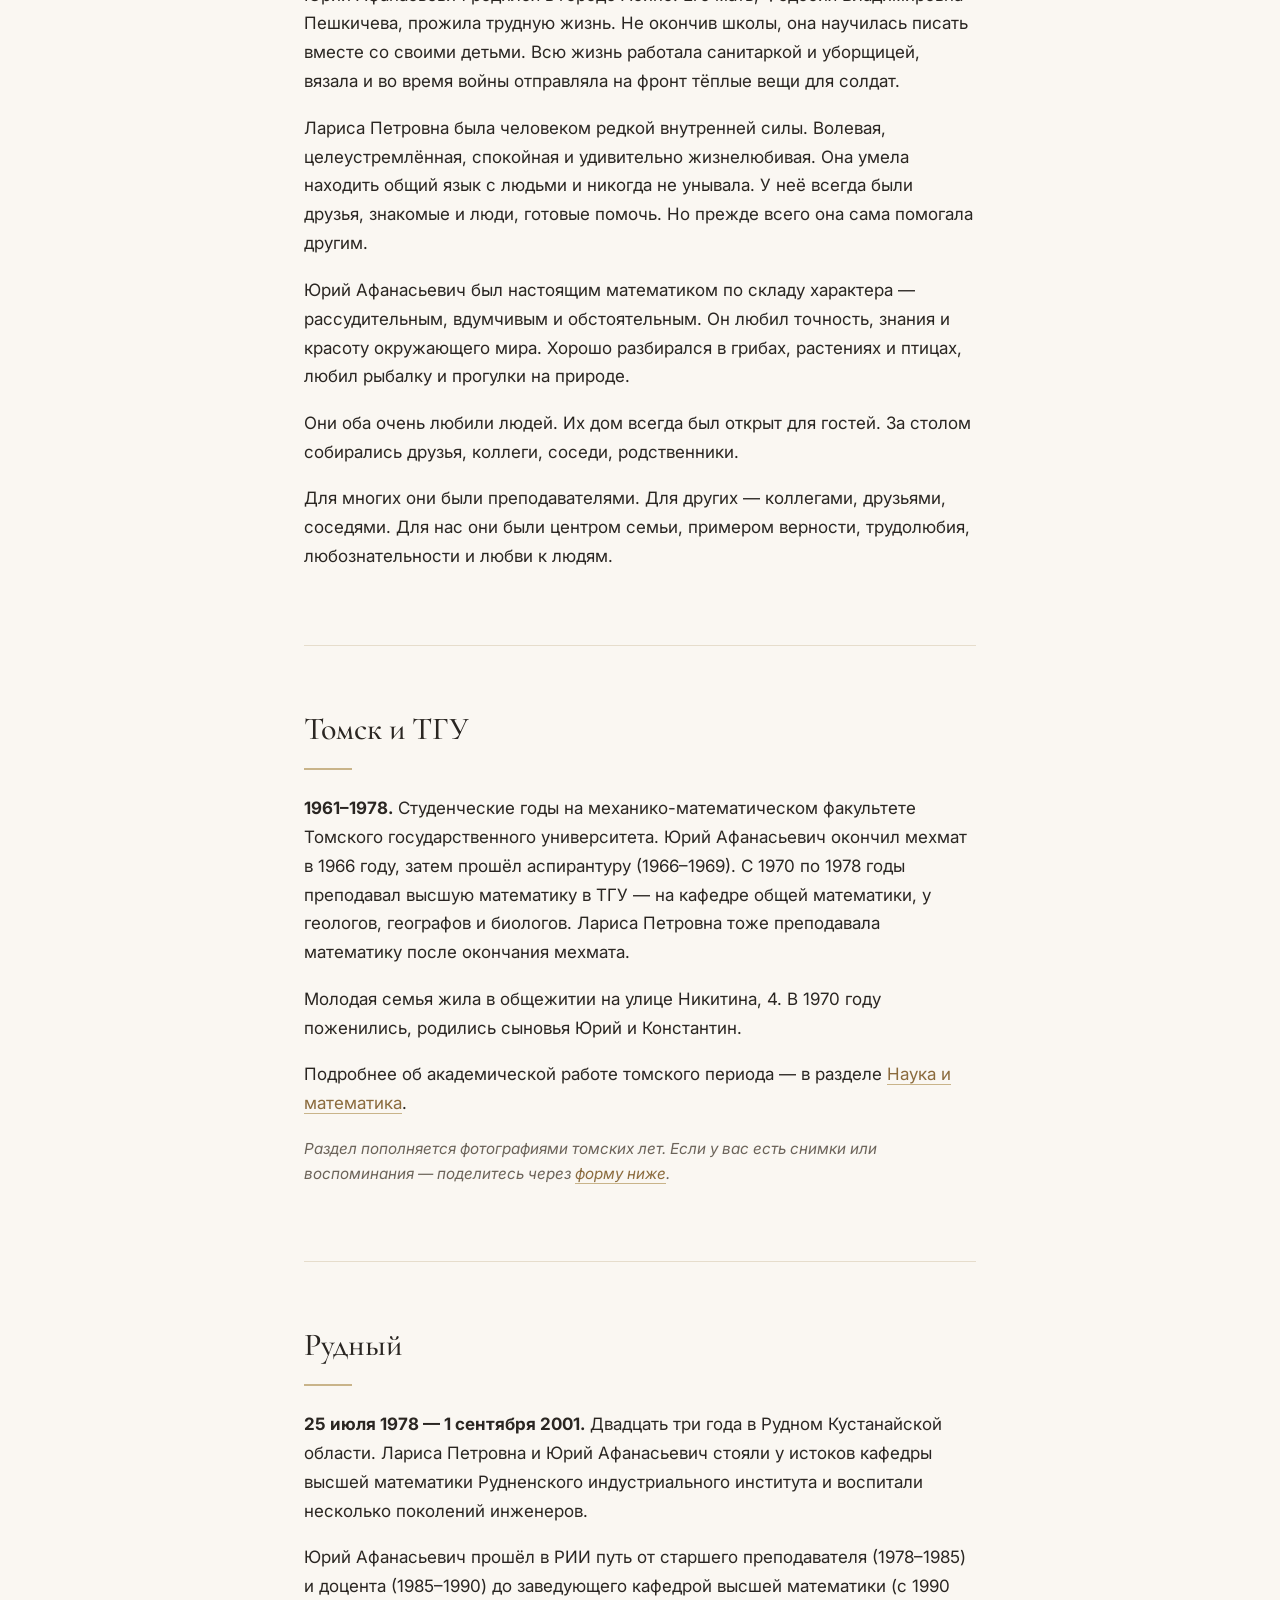
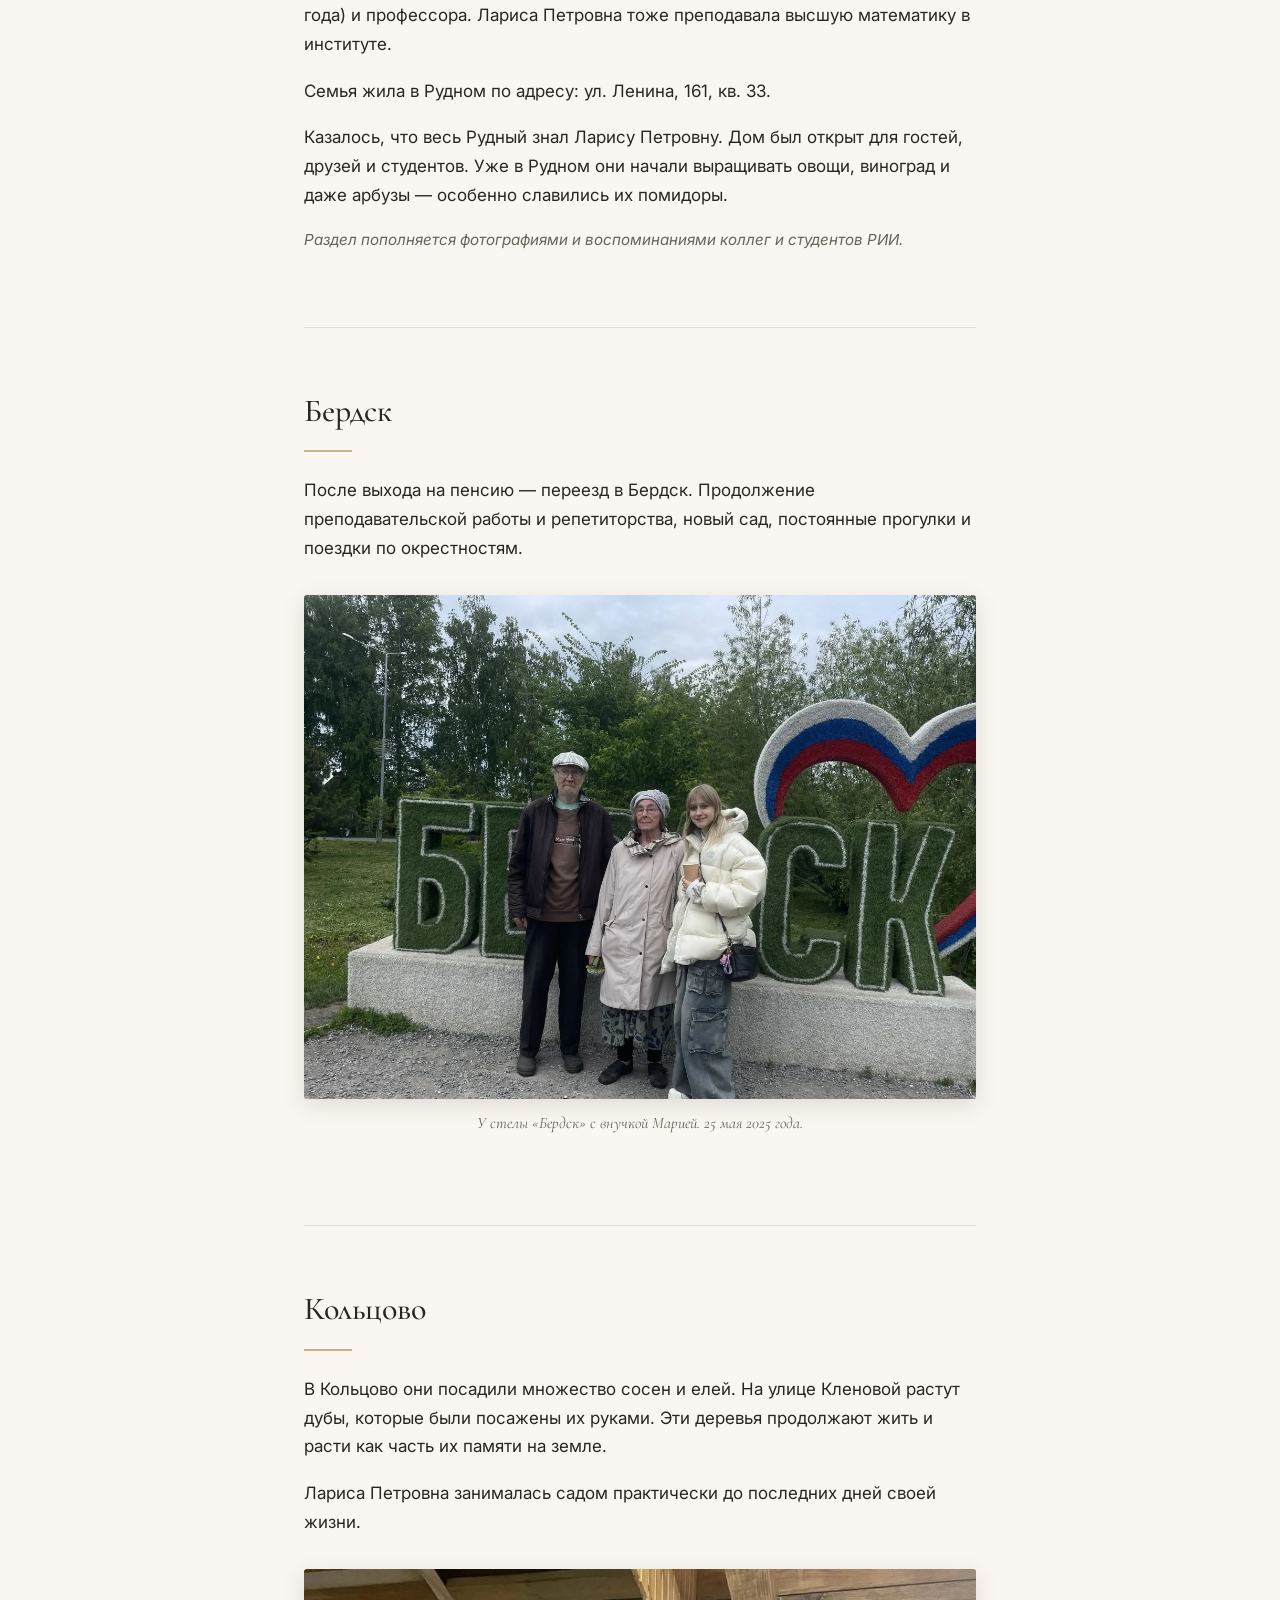
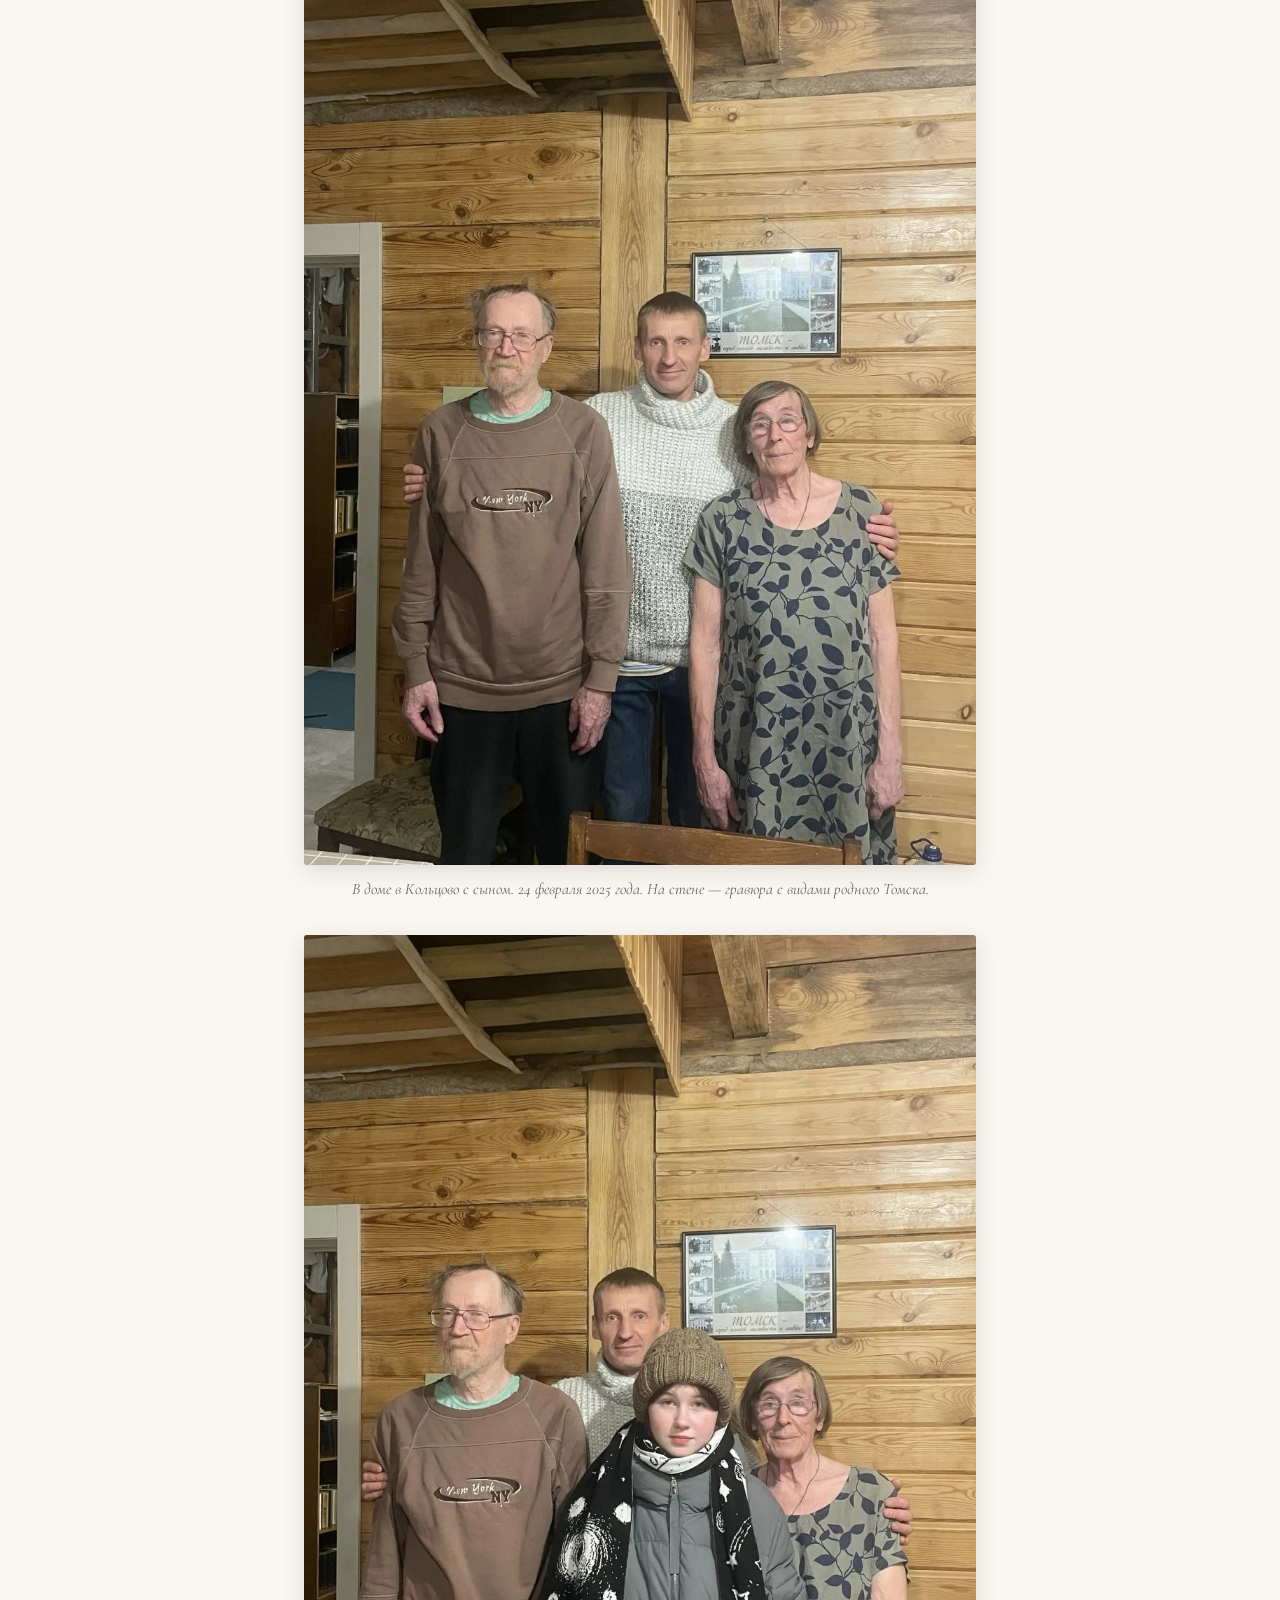
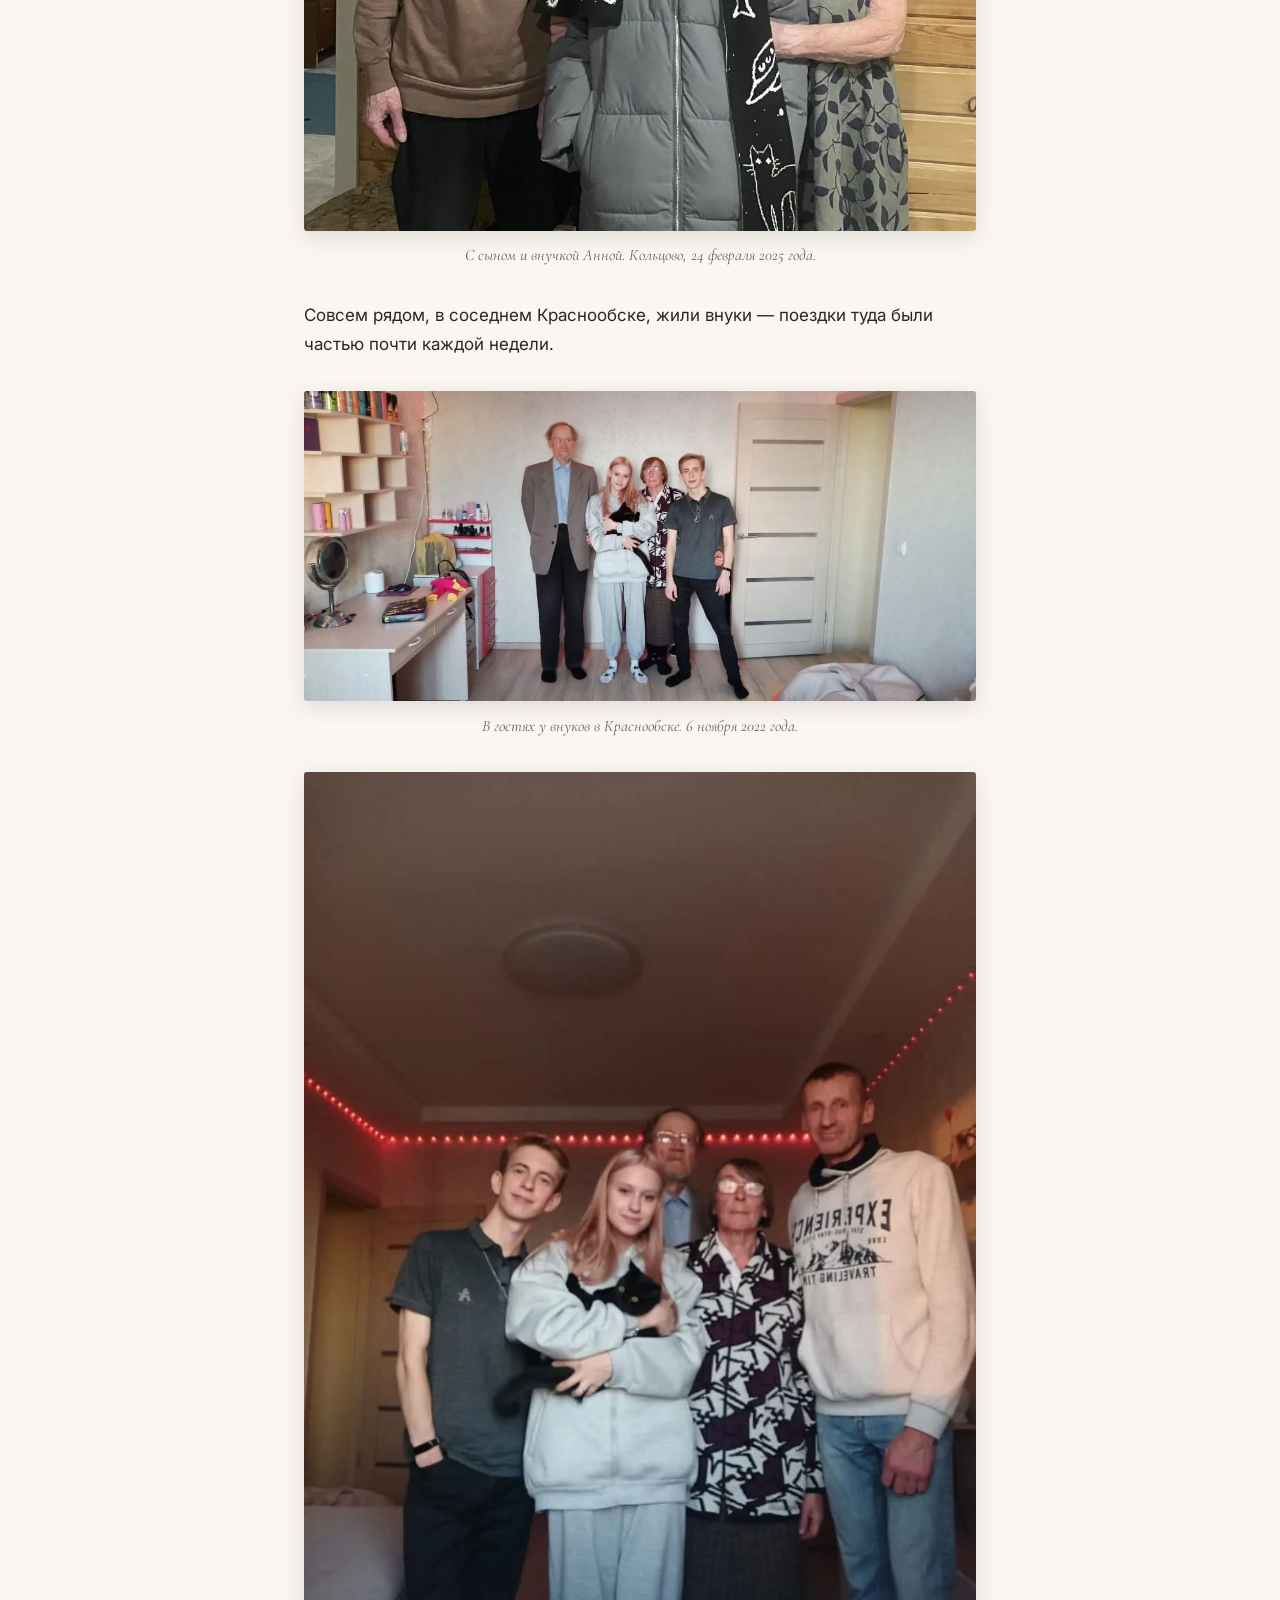
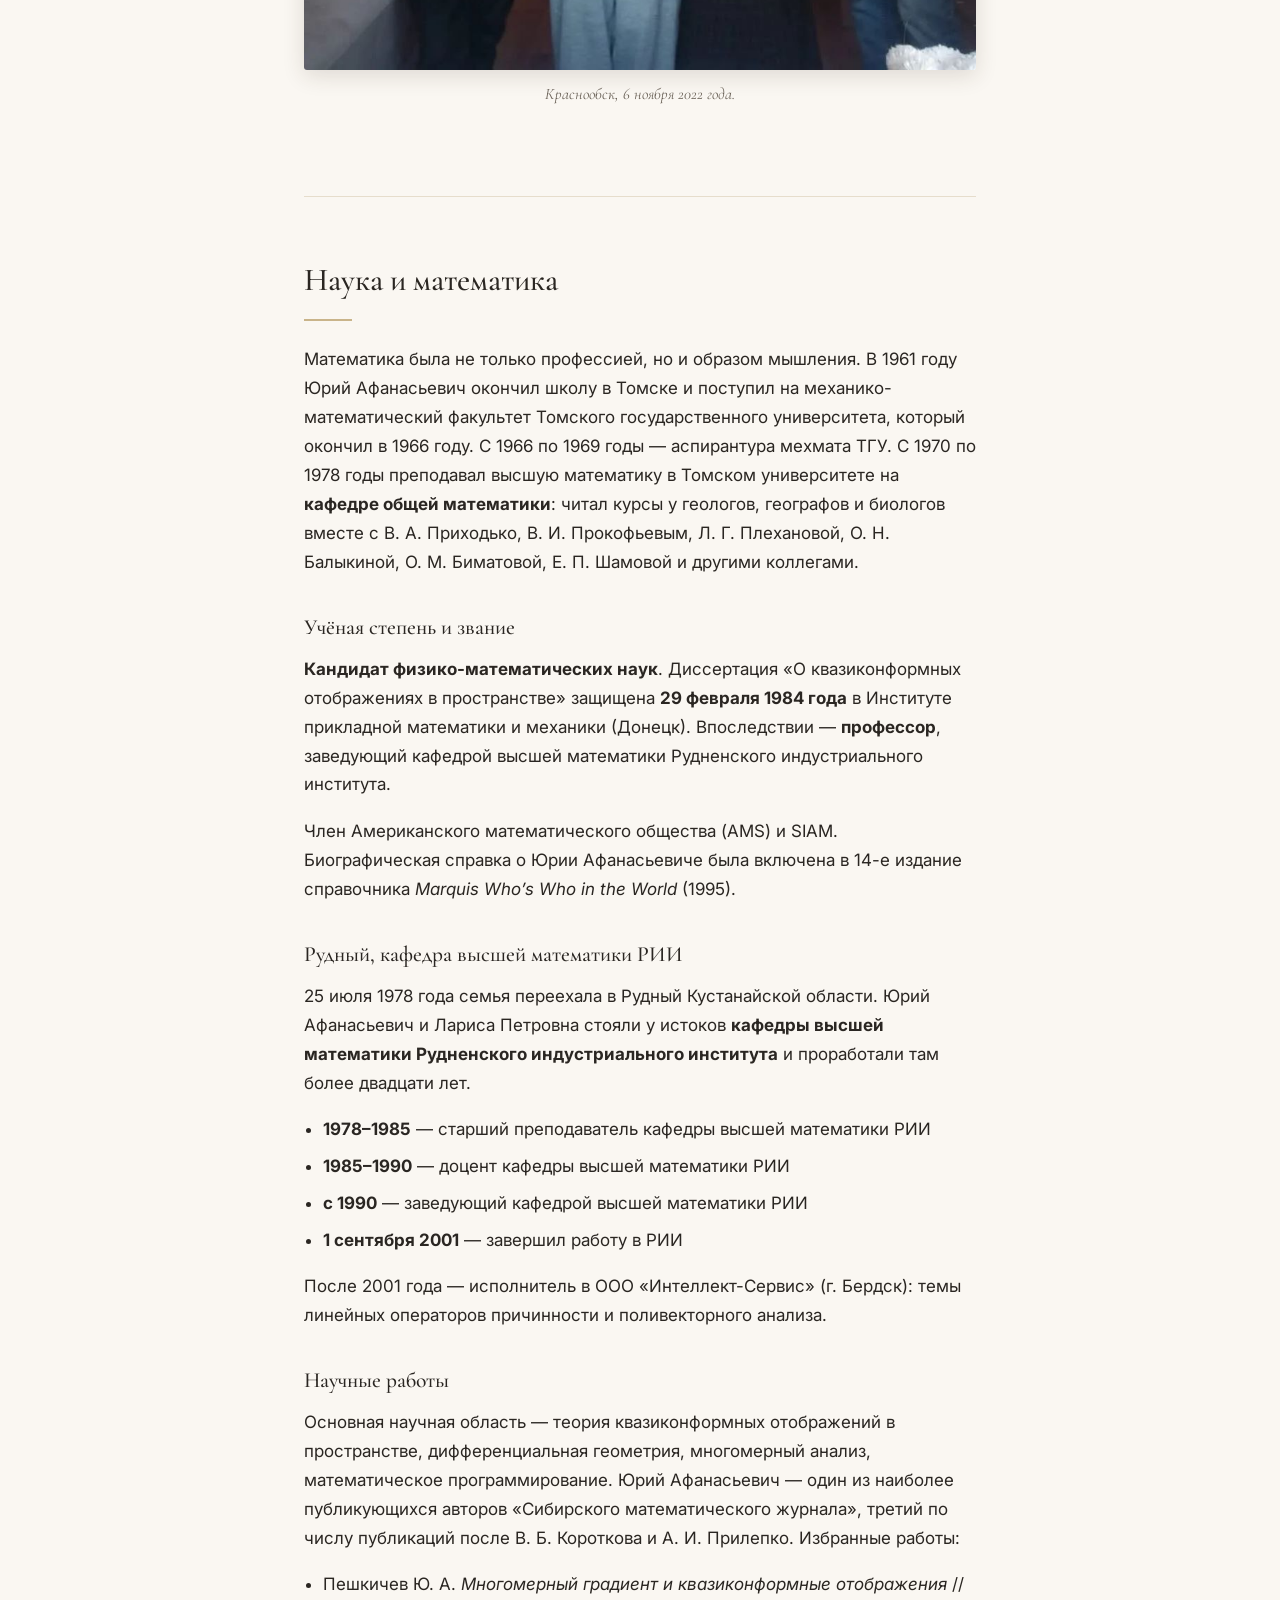
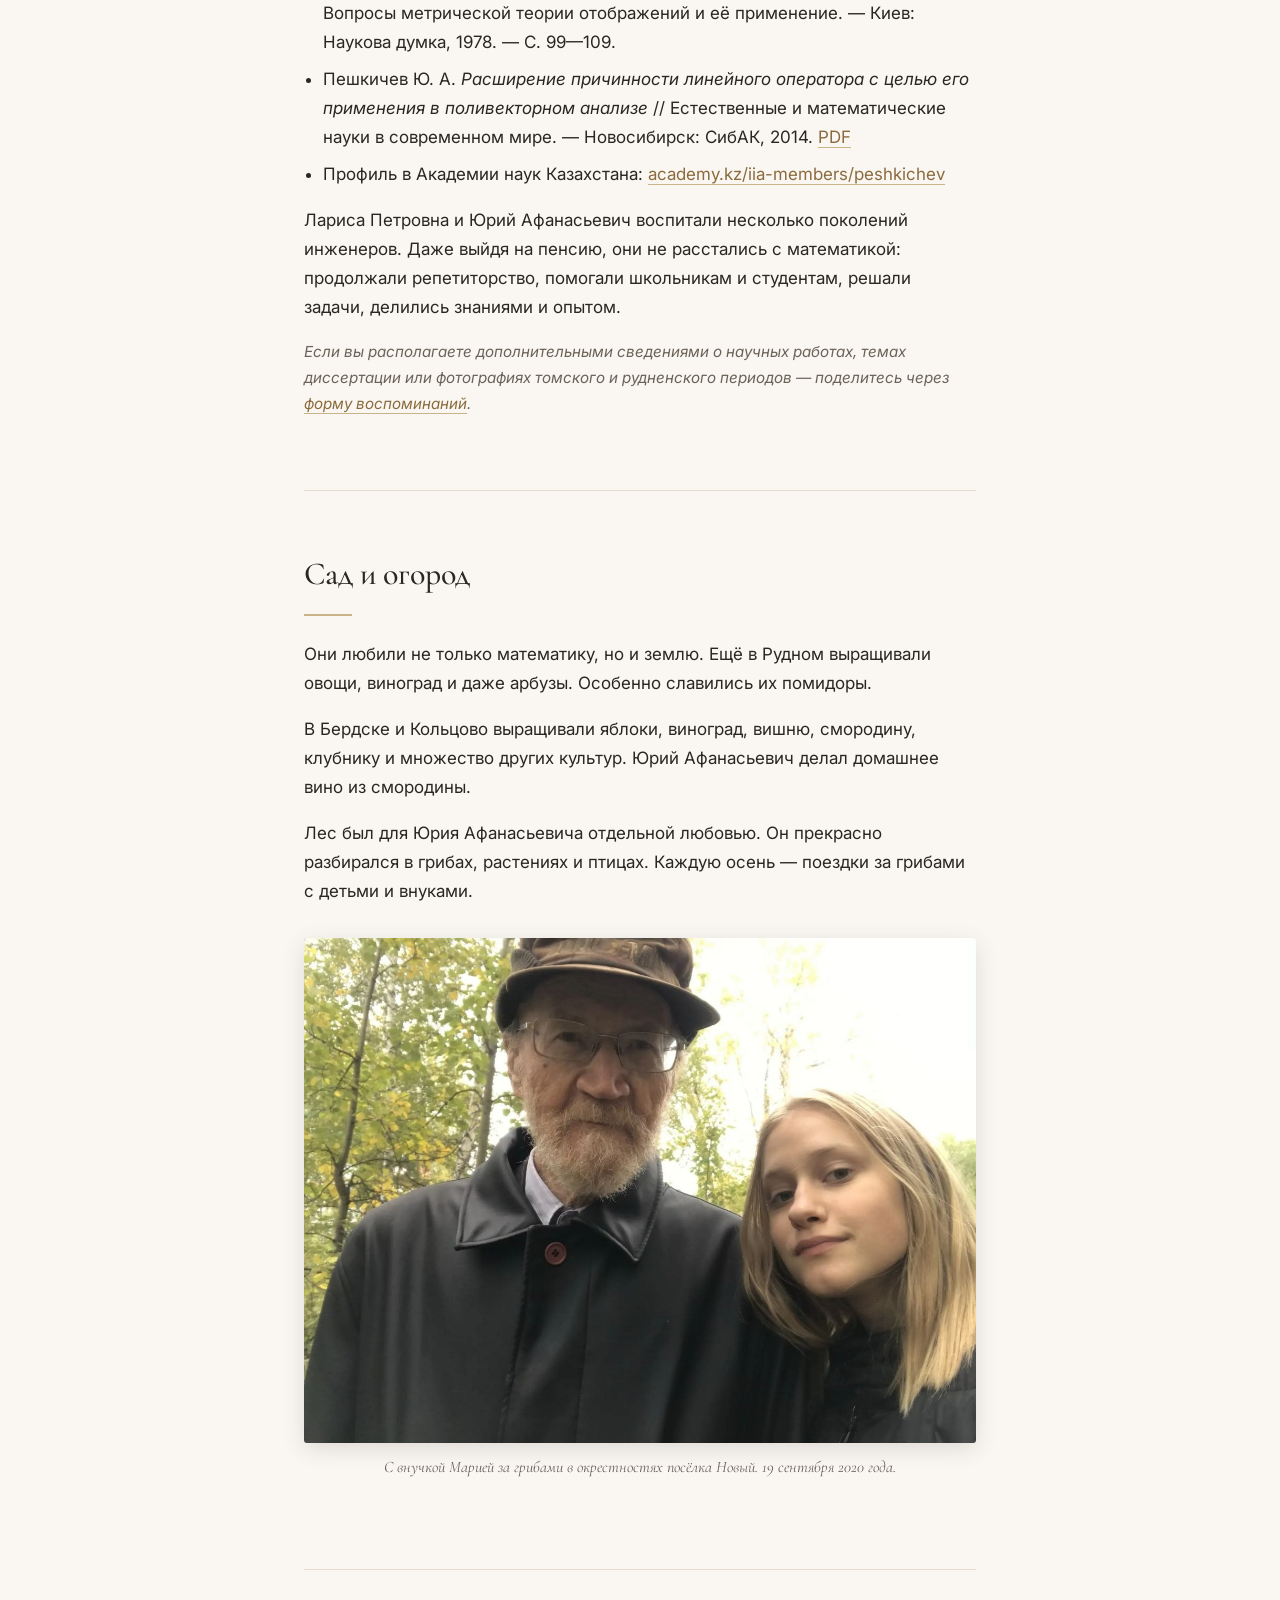
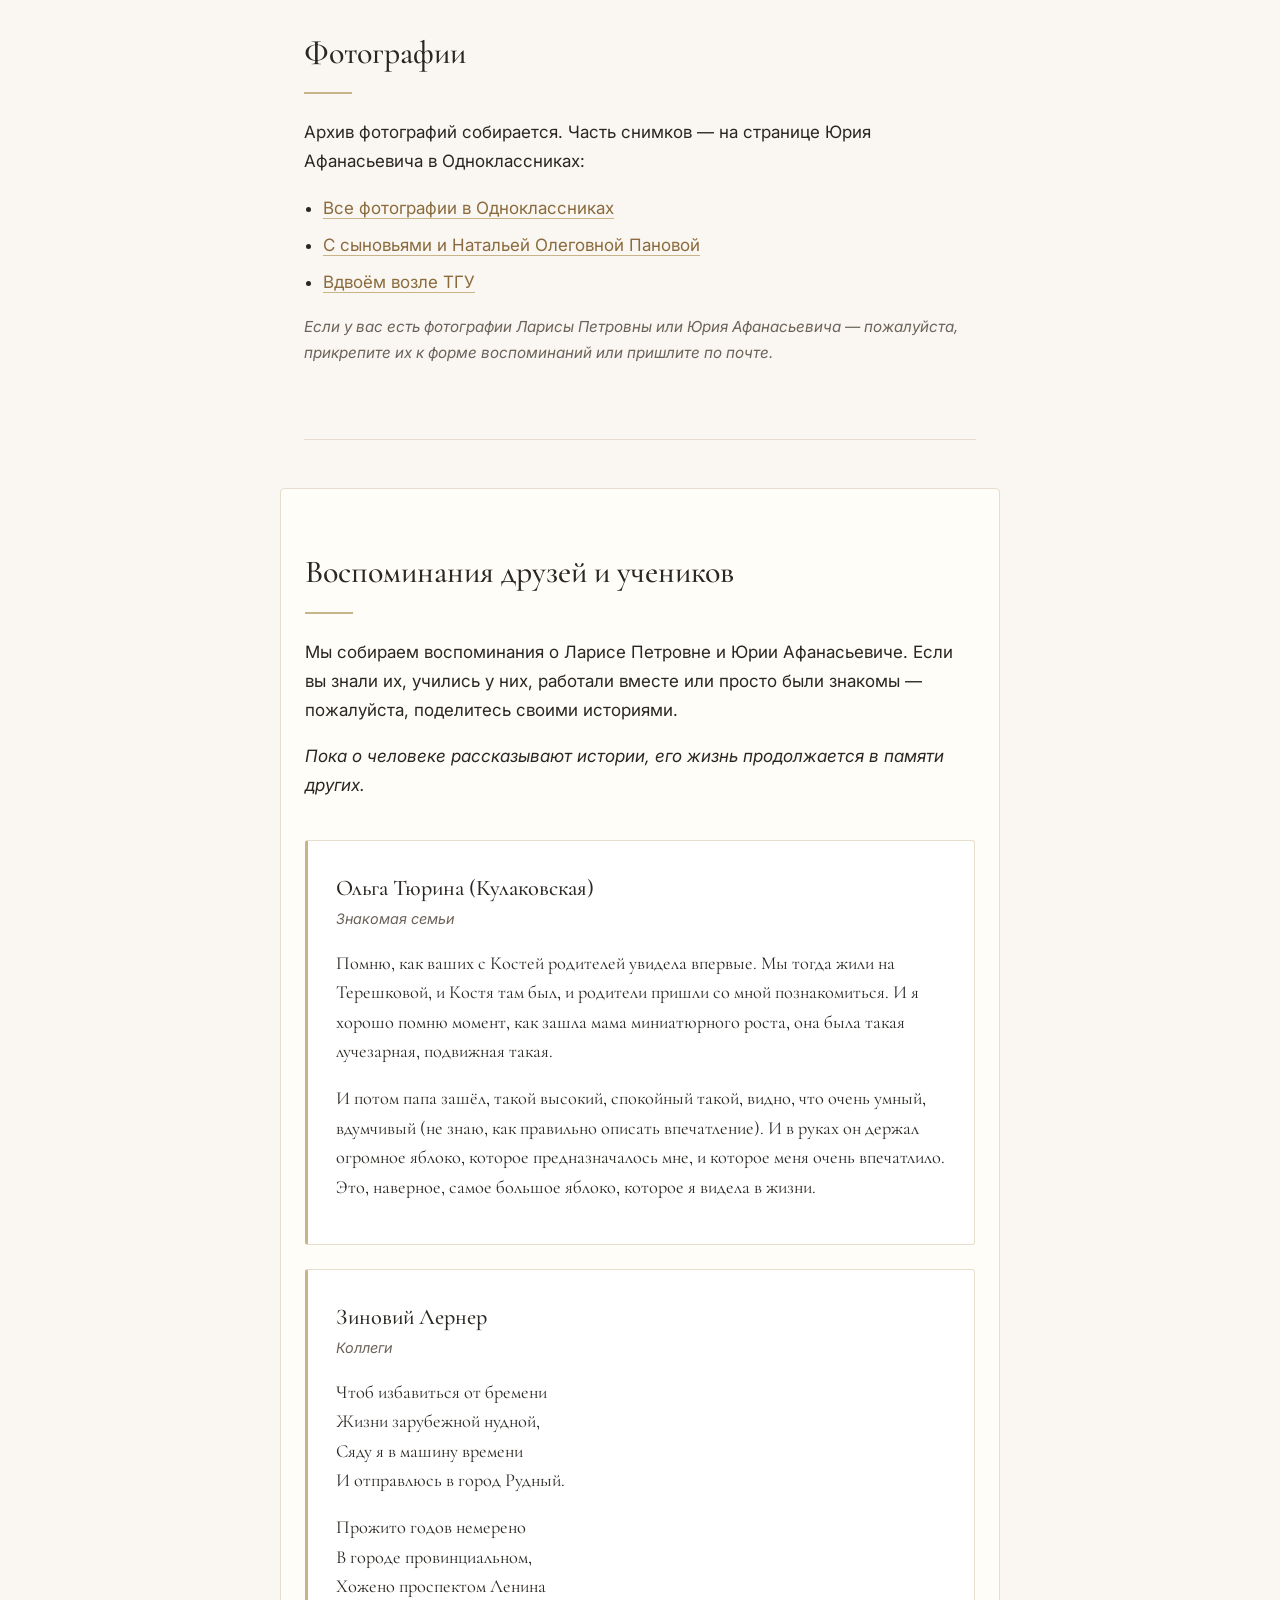
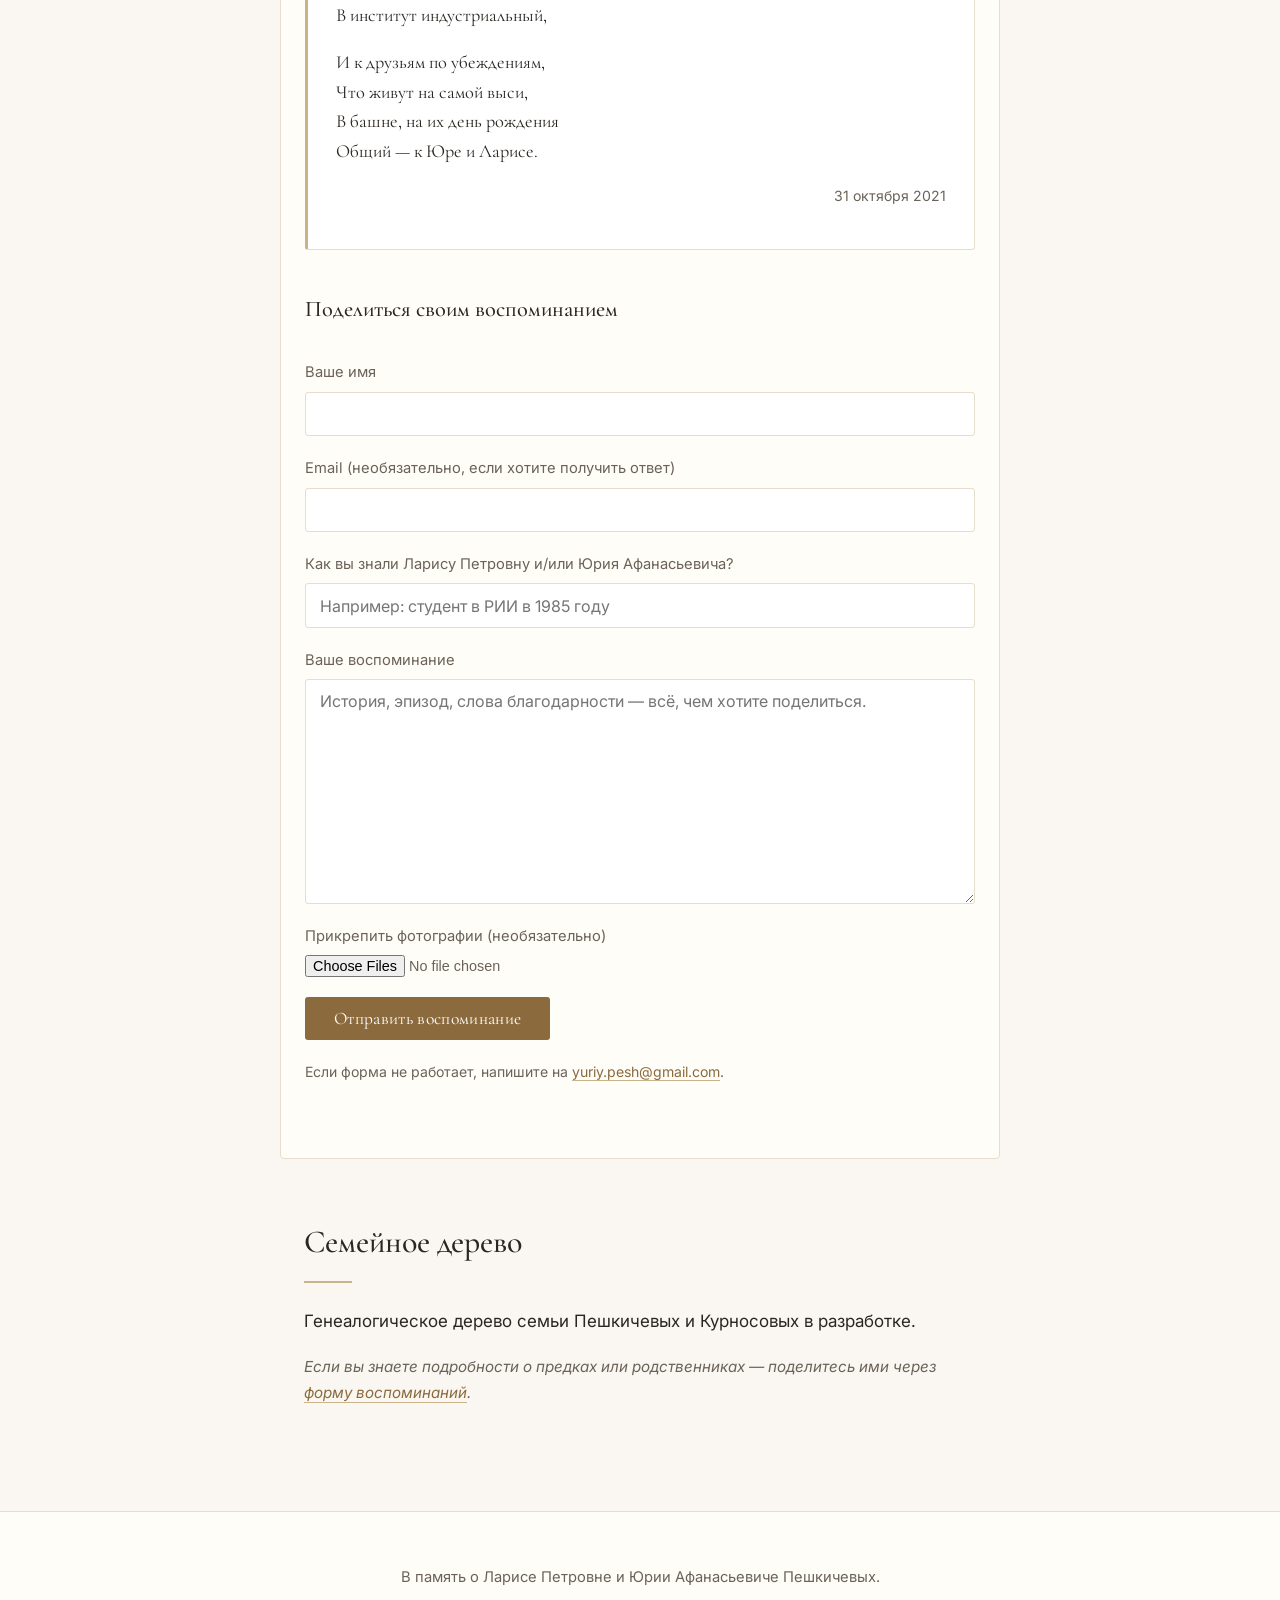
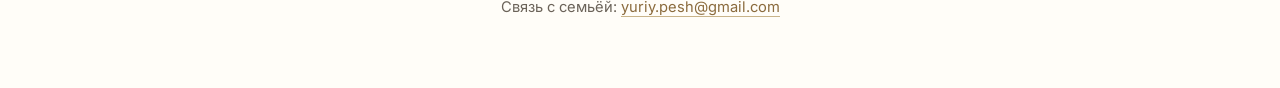
==== commit f13585f5: "Исправить подпись: на фото из Кольцово внучка Анна" ====
--- a/index.html
+++ b/index.html
@@ -92,8 +92,8 @@
         <figcaption>В доме в Кольцово с сыном. 24 февраля 2025 года. На стене — гравюра с видами родного Томска.</figcaption>
       </figure>
       <figure class="section-photo">
-        <img src="images/koltsovo-2025-02-24/photo-1.jpeg" alt="Юрий Афанасьевич, сын, внучка Мария и Лариса Петровна в доме в Кольцово" loading="lazy">
-        <figcaption>С сыном и внучкой Марией. Кольцово, 24 февраля 2025 года.</figcaption>
+        <img src="images/koltsovo-2025-02-24/photo-1.jpeg" alt="Юрий Афанасьевич, сын, внучка Анна и Лариса Петровна в доме в Кольцово" loading="lazy">
+        <figcaption>С сыном и внучкой Анной. Кольцово, 24 февраля 2025 года.</figcaption>
       </figure>
       <p>Совсем рядом, в соседнем Краснообске, жили внуки — поездки туда были частью почти каждой недели.</p>
       <figure class="section-photo">
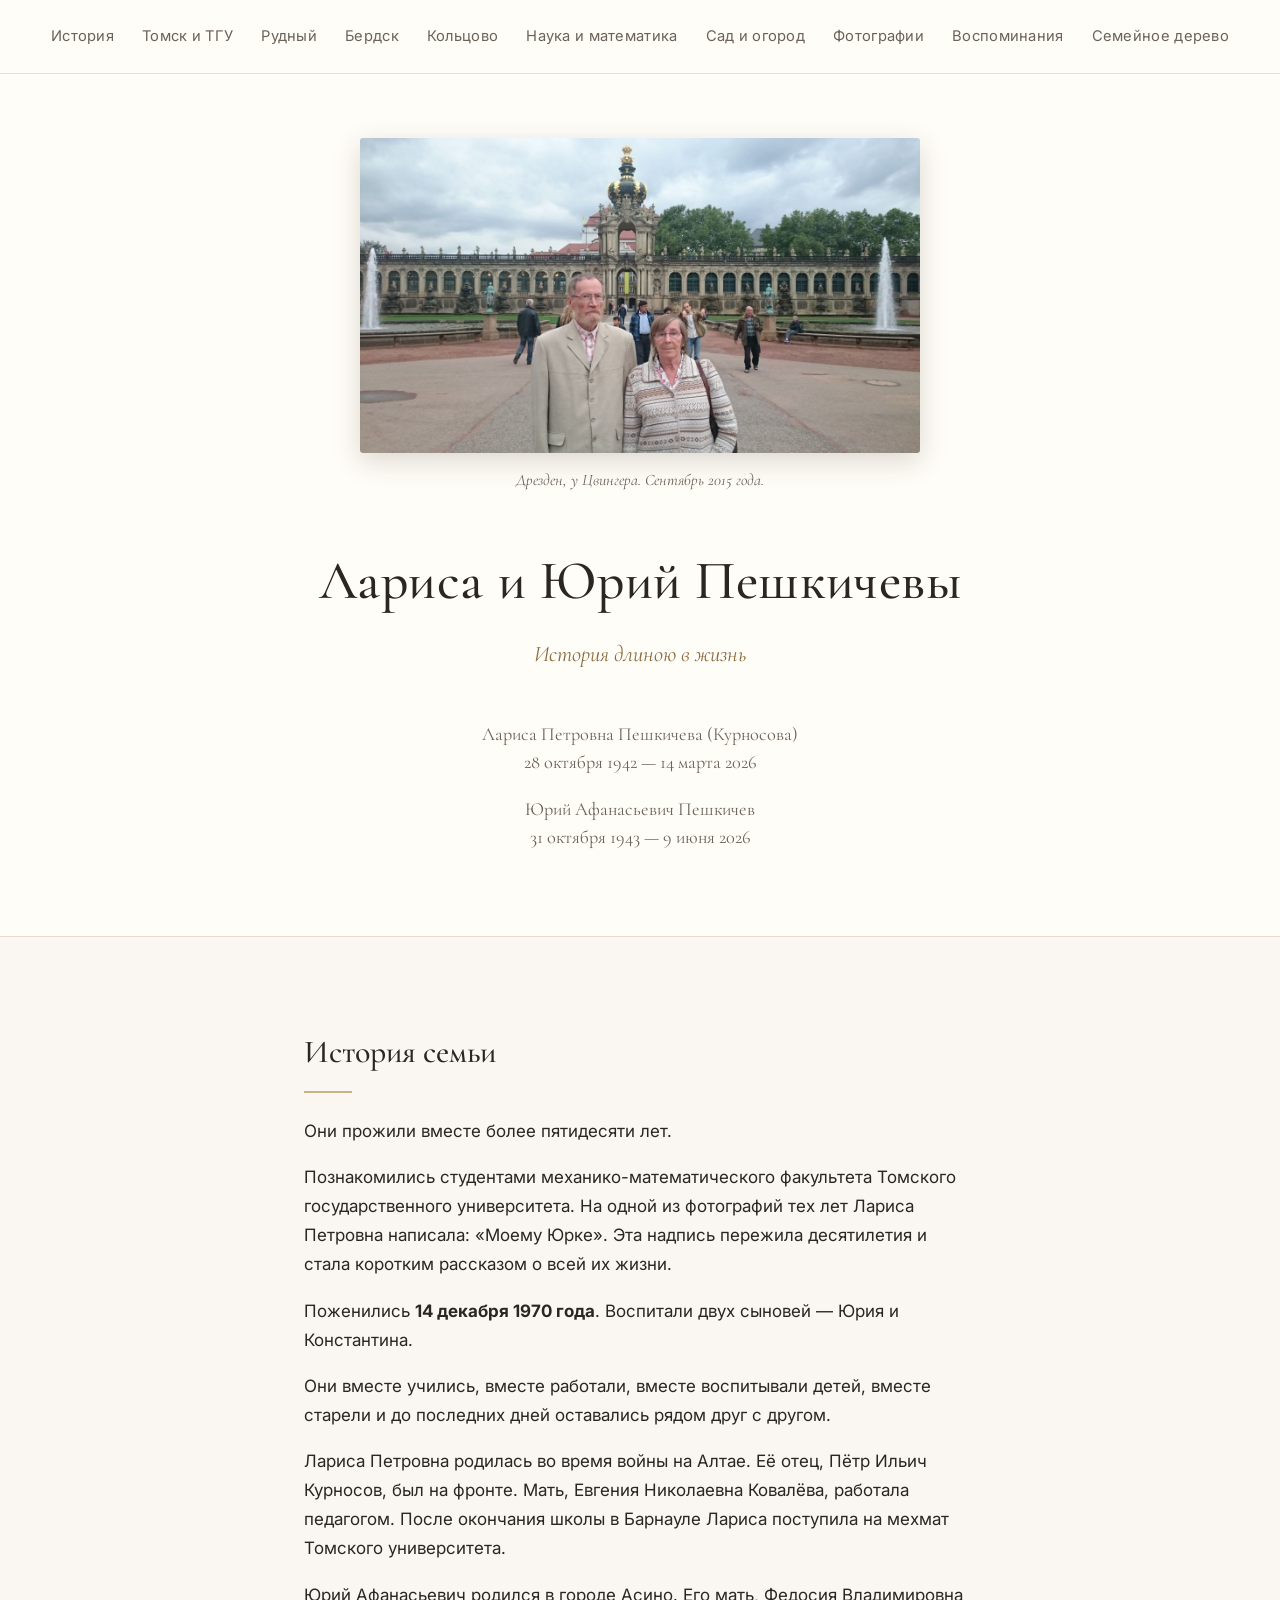
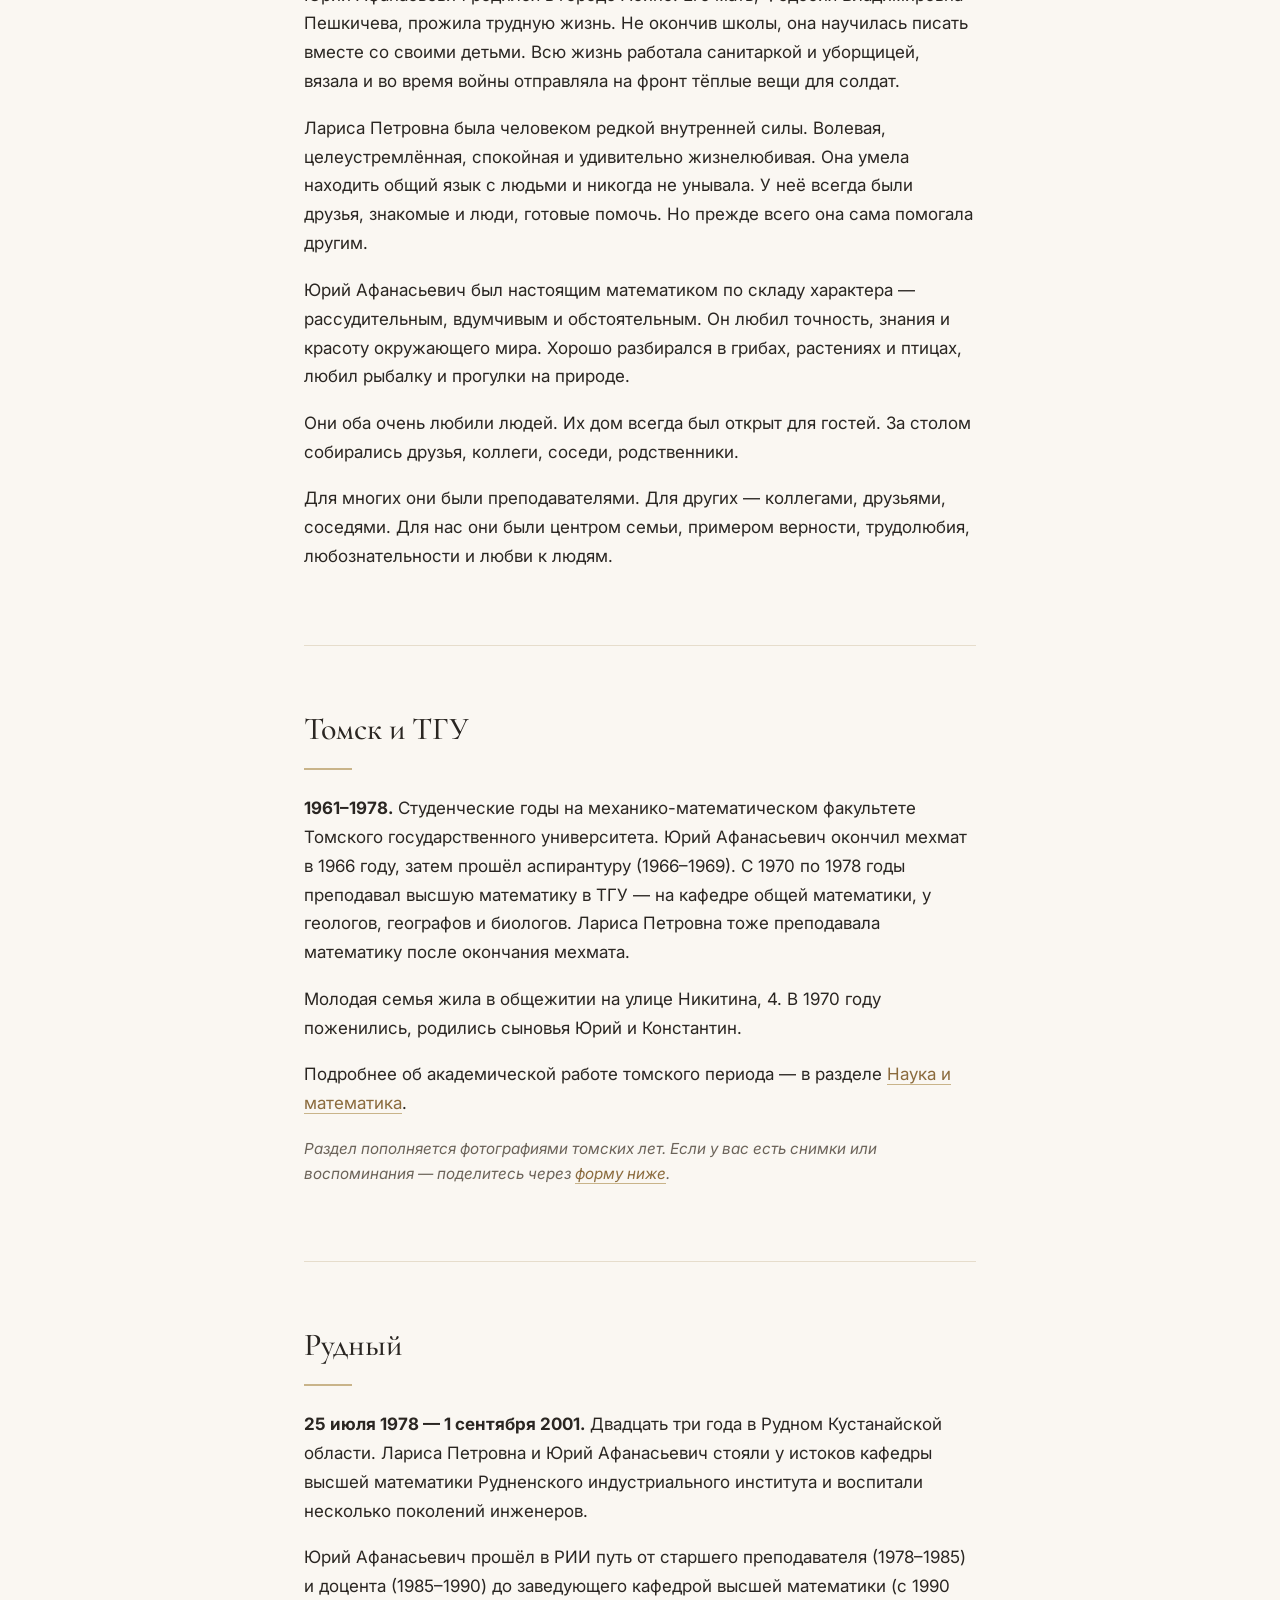
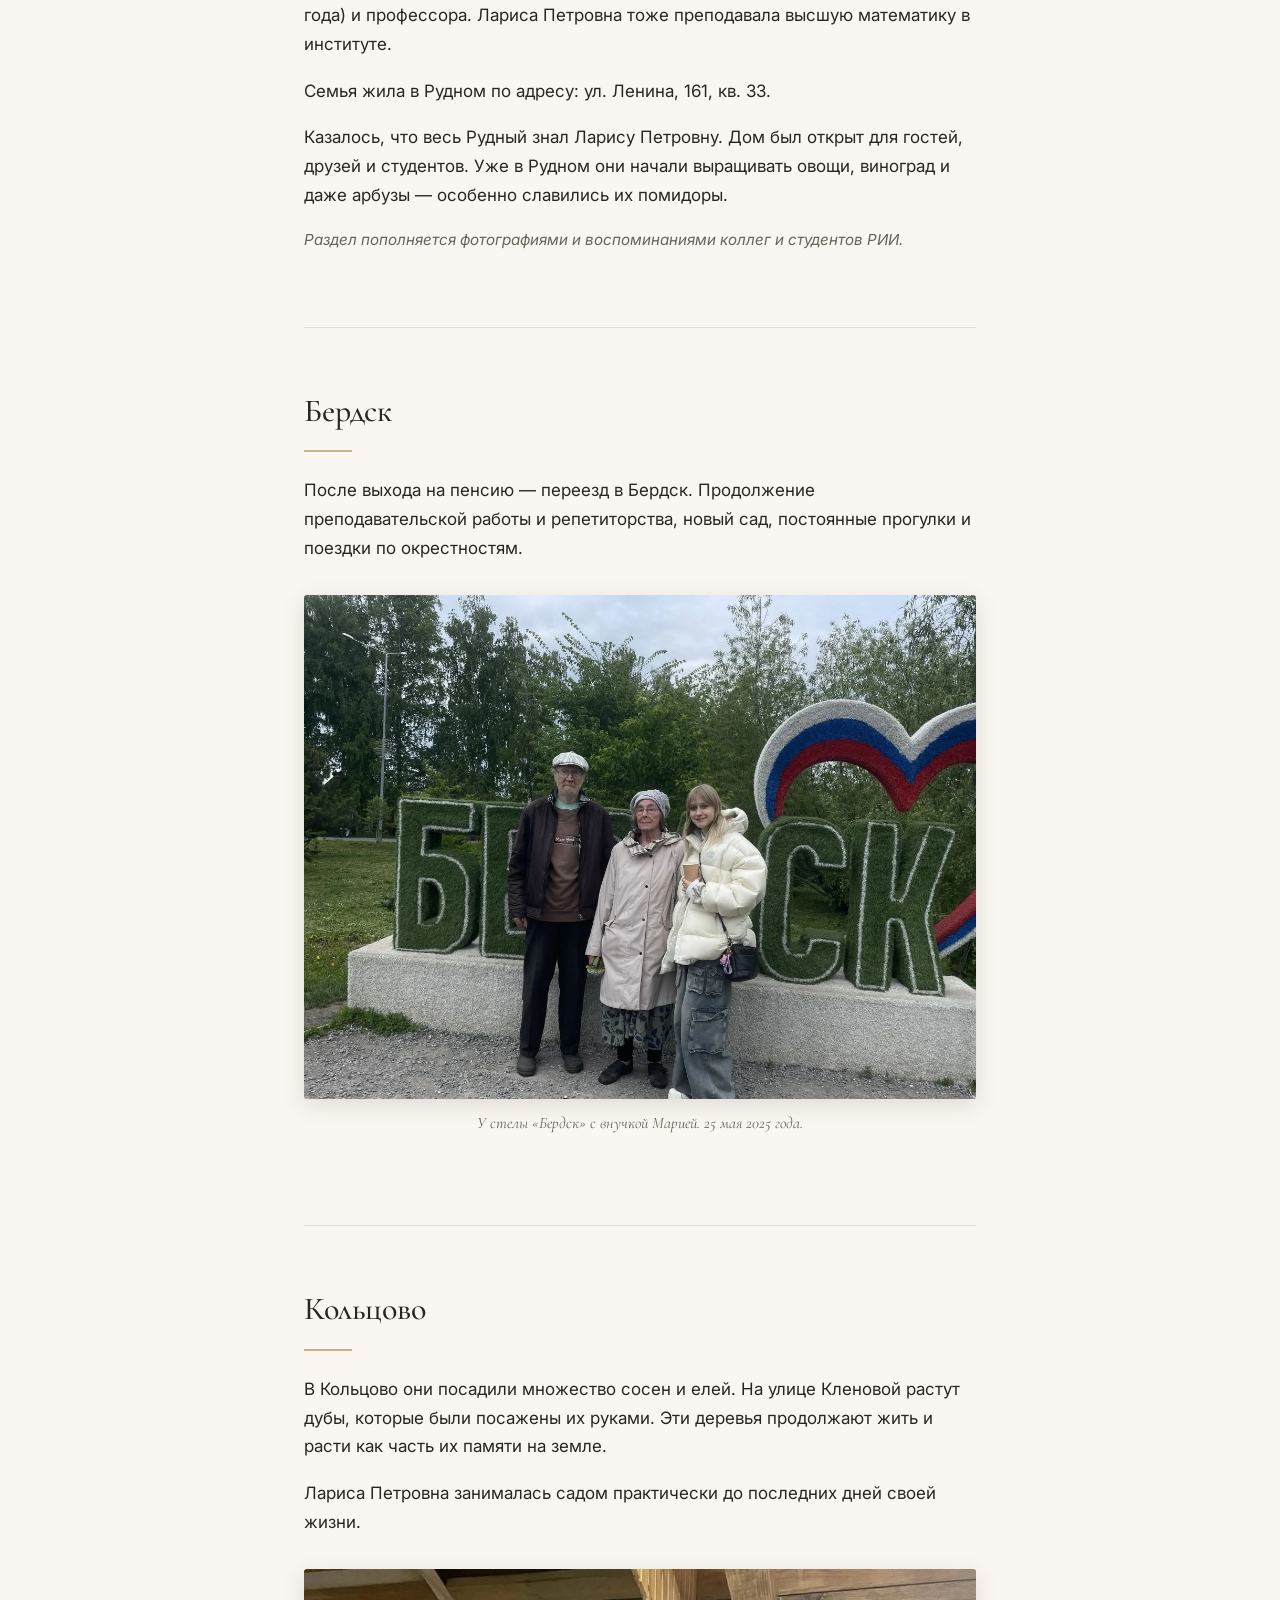
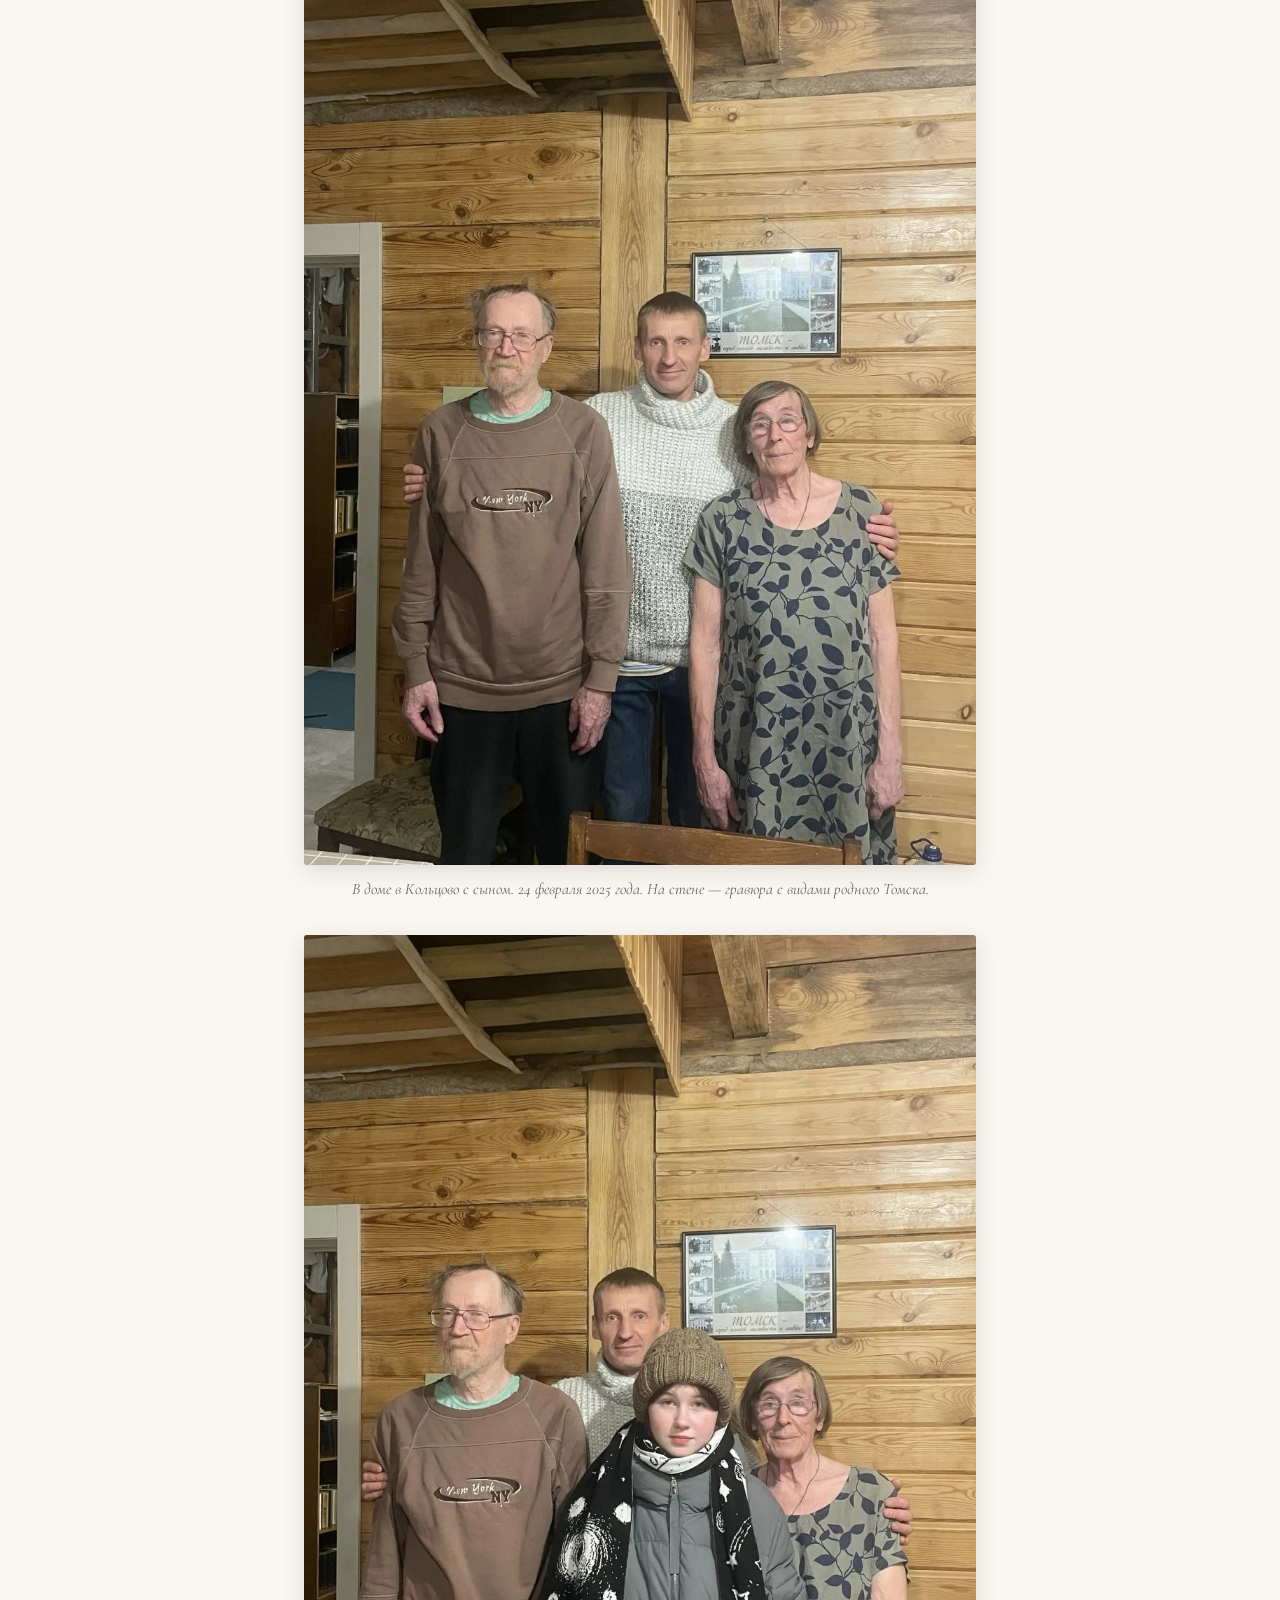
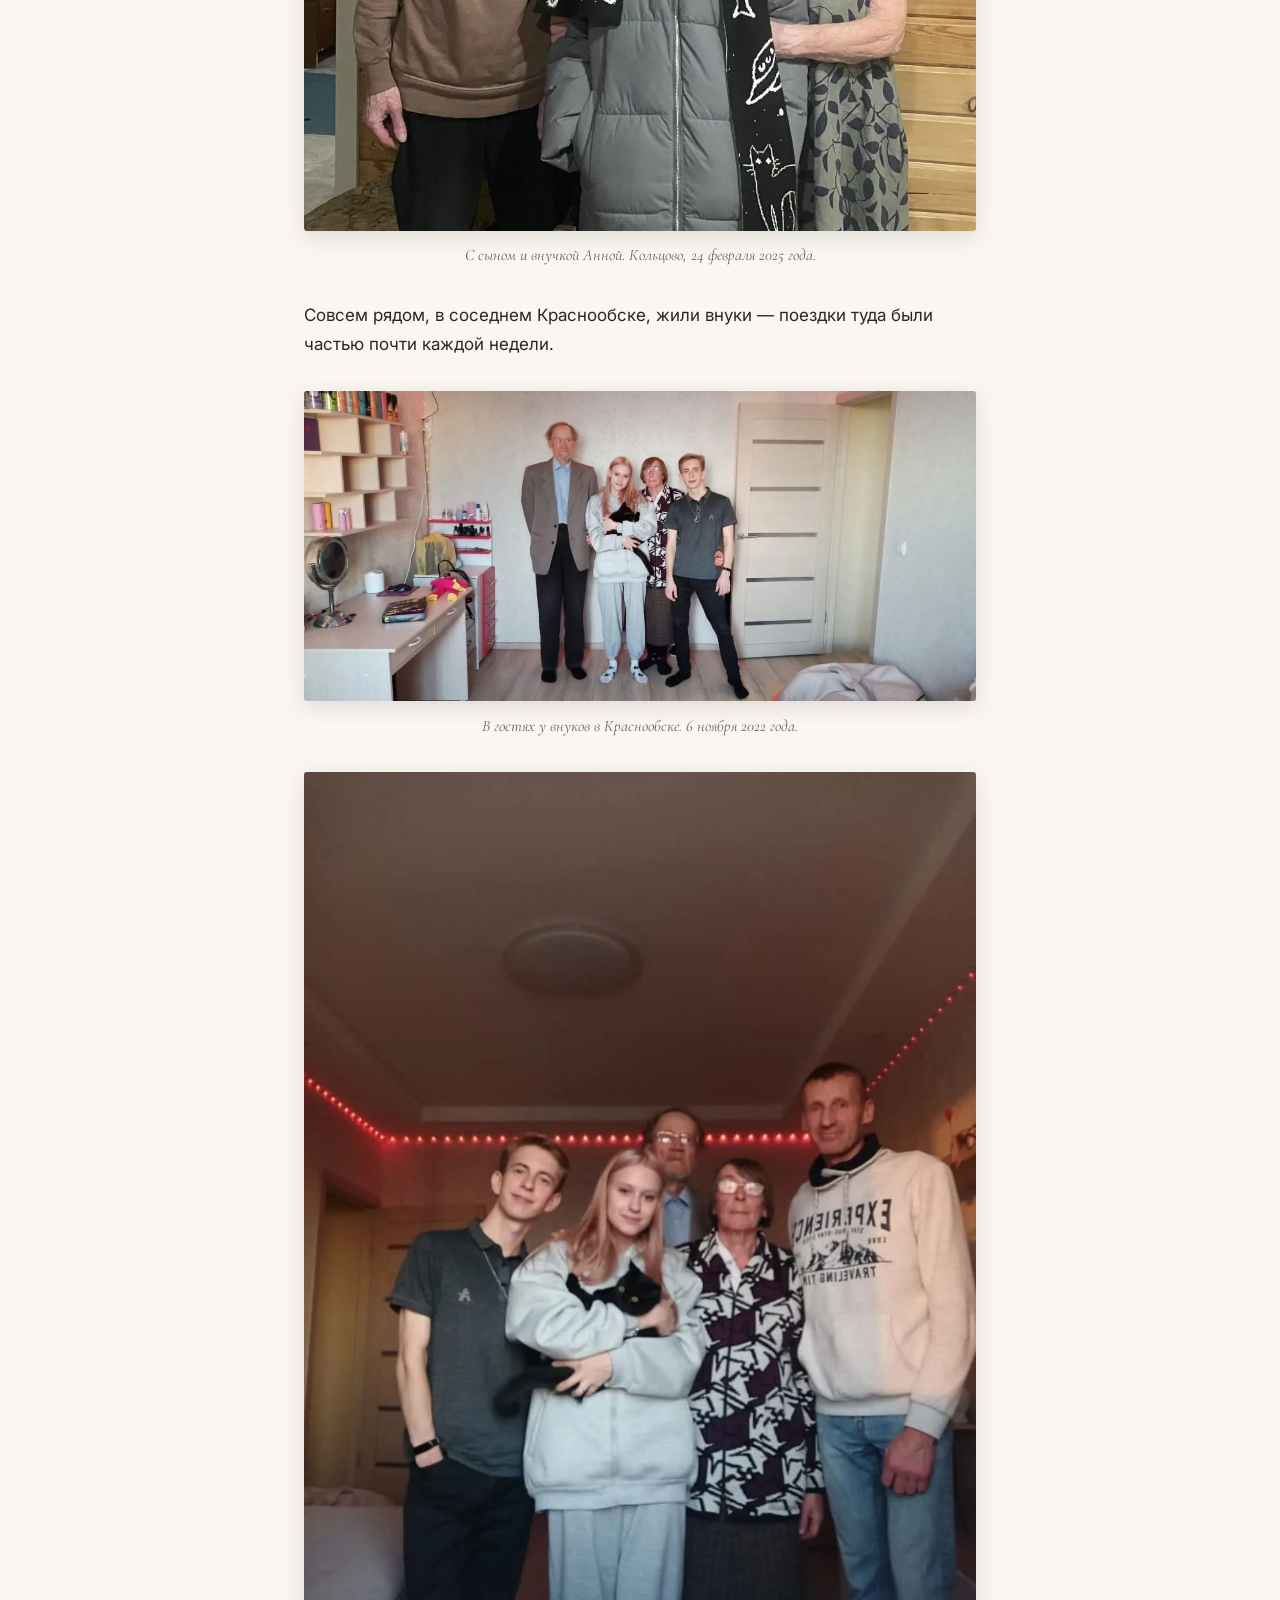
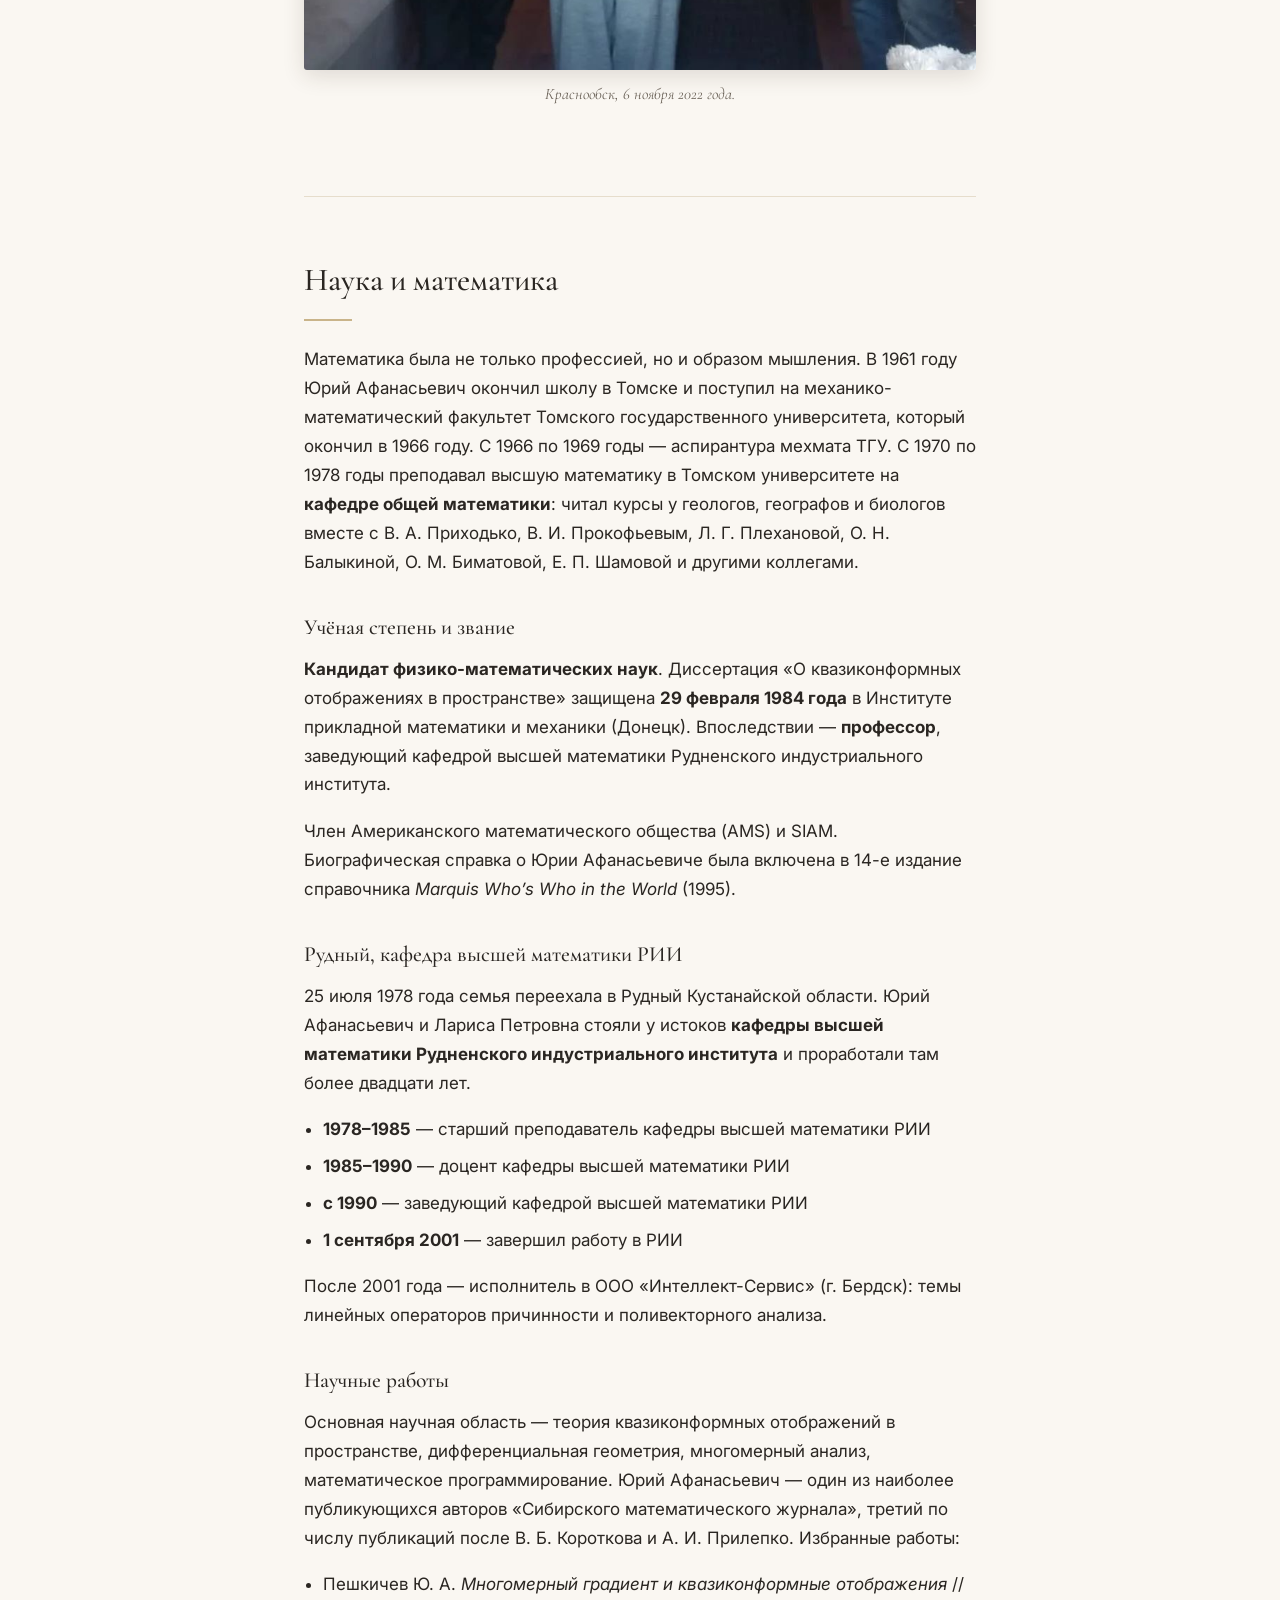
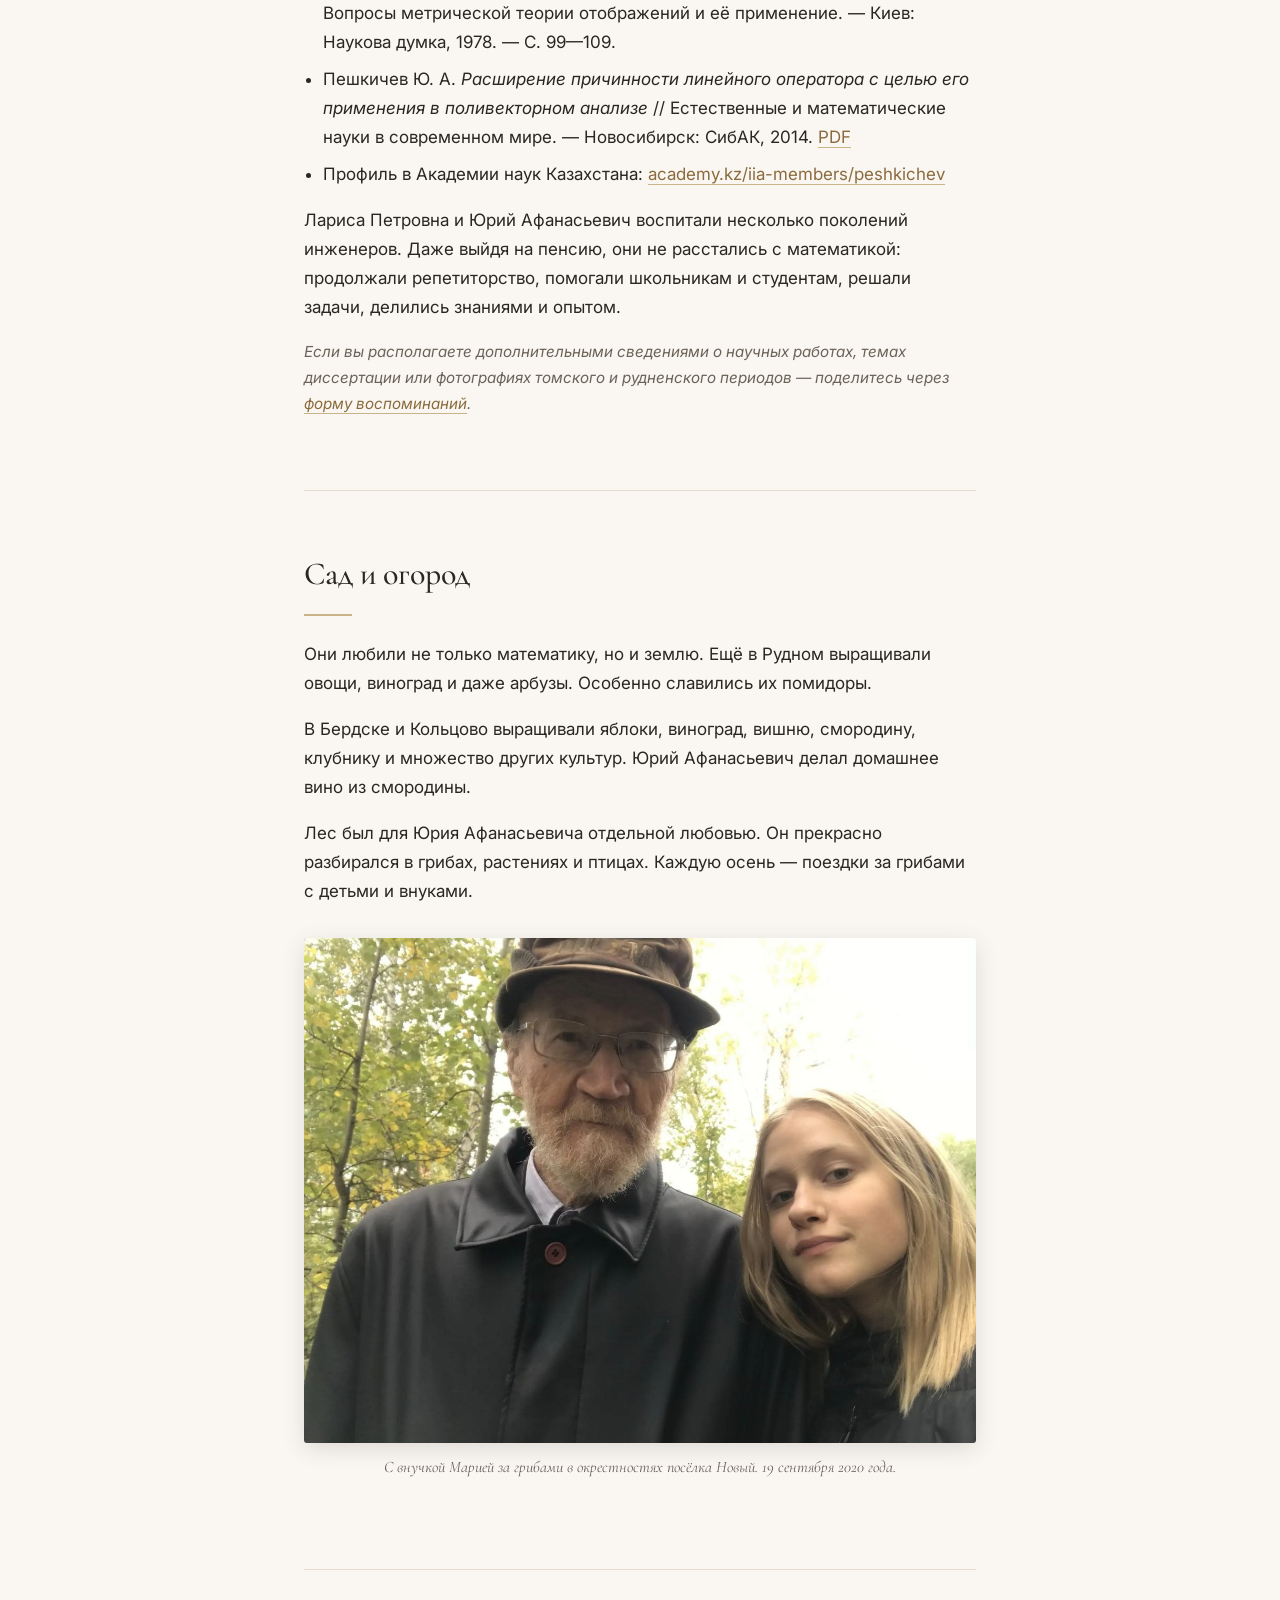
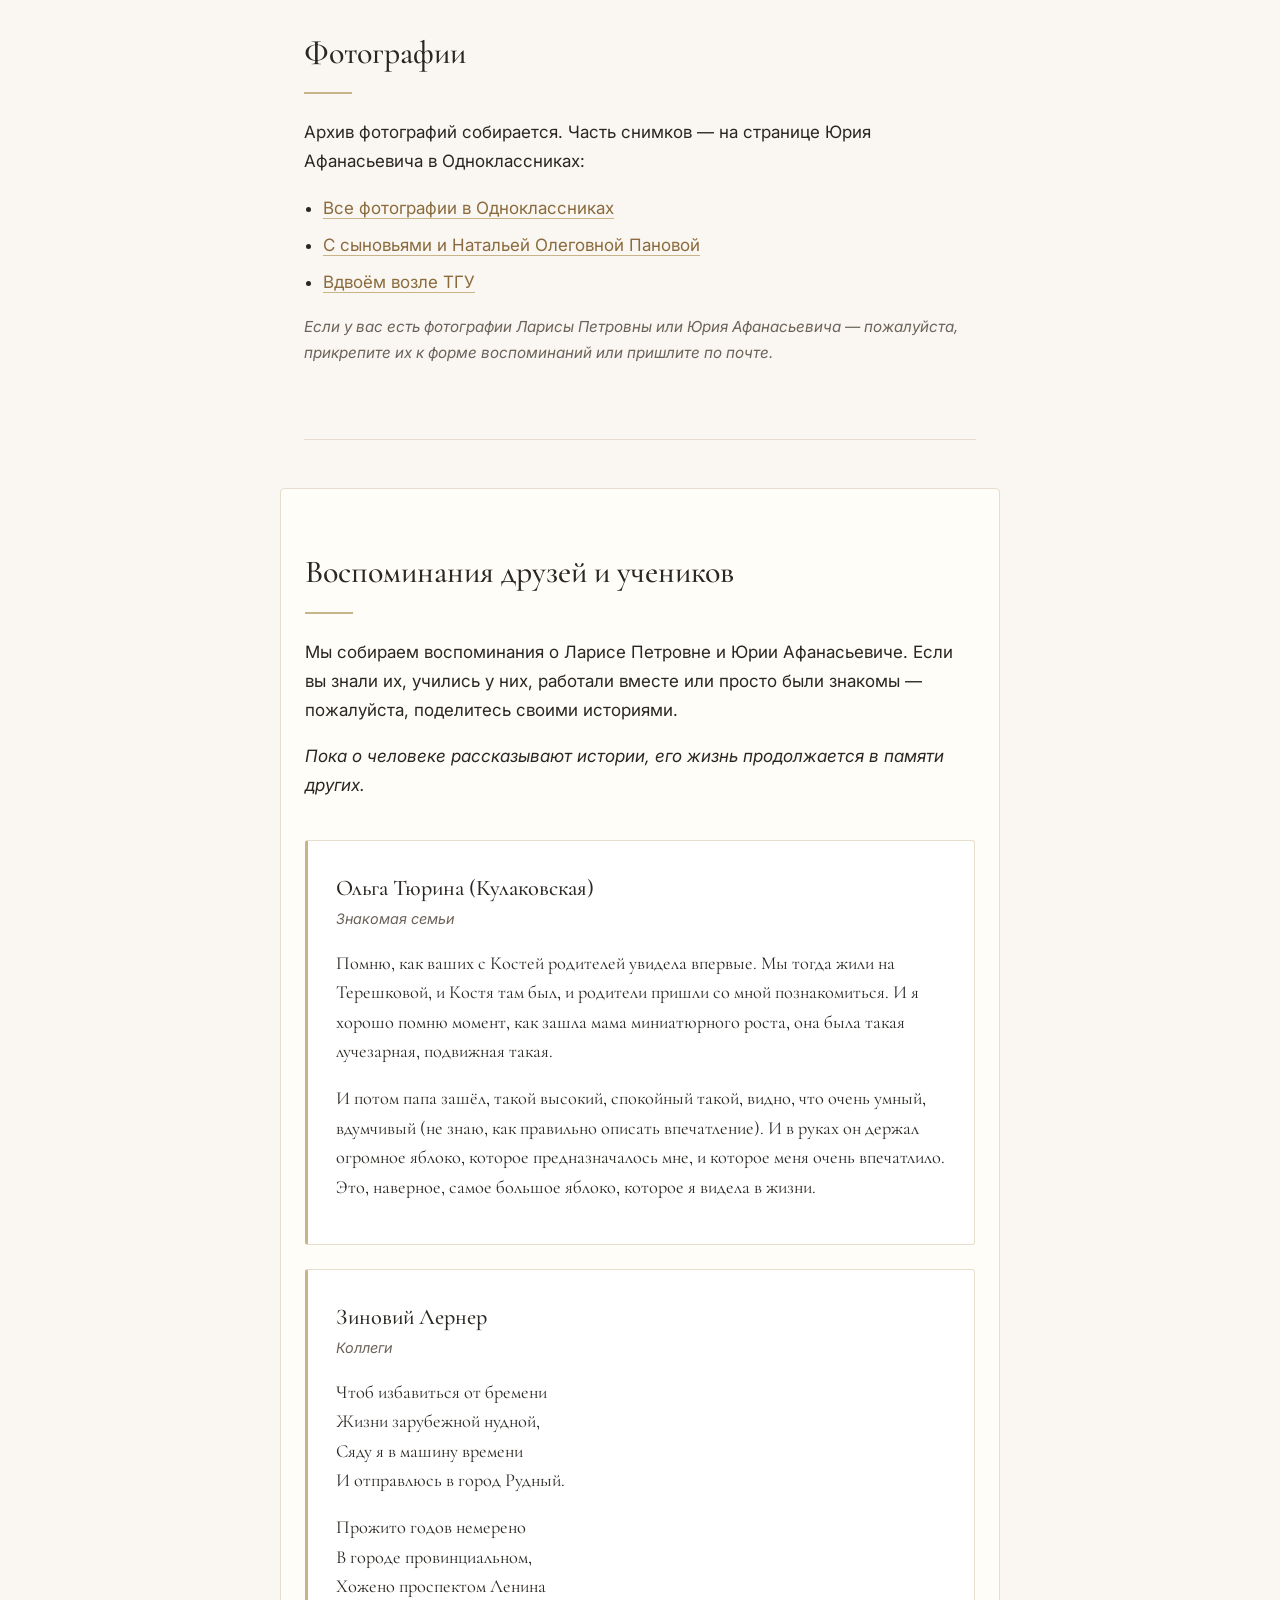
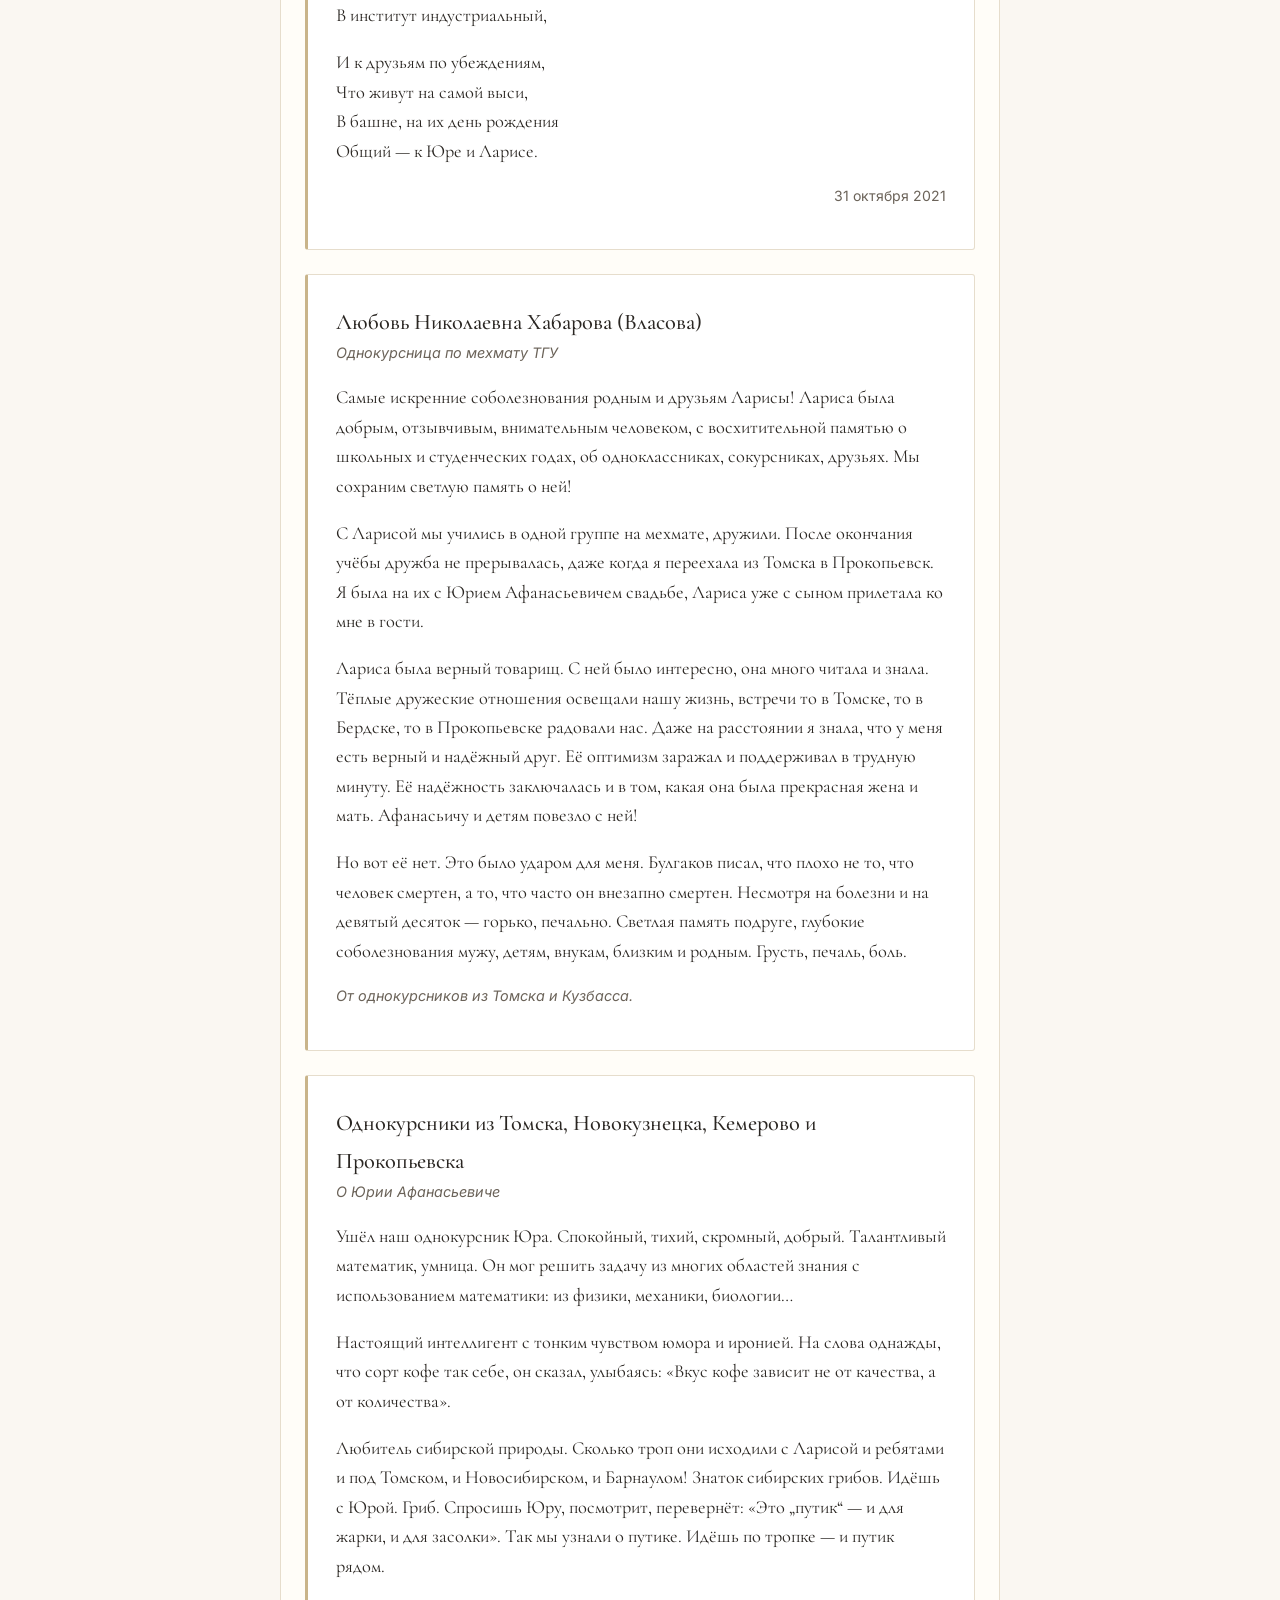
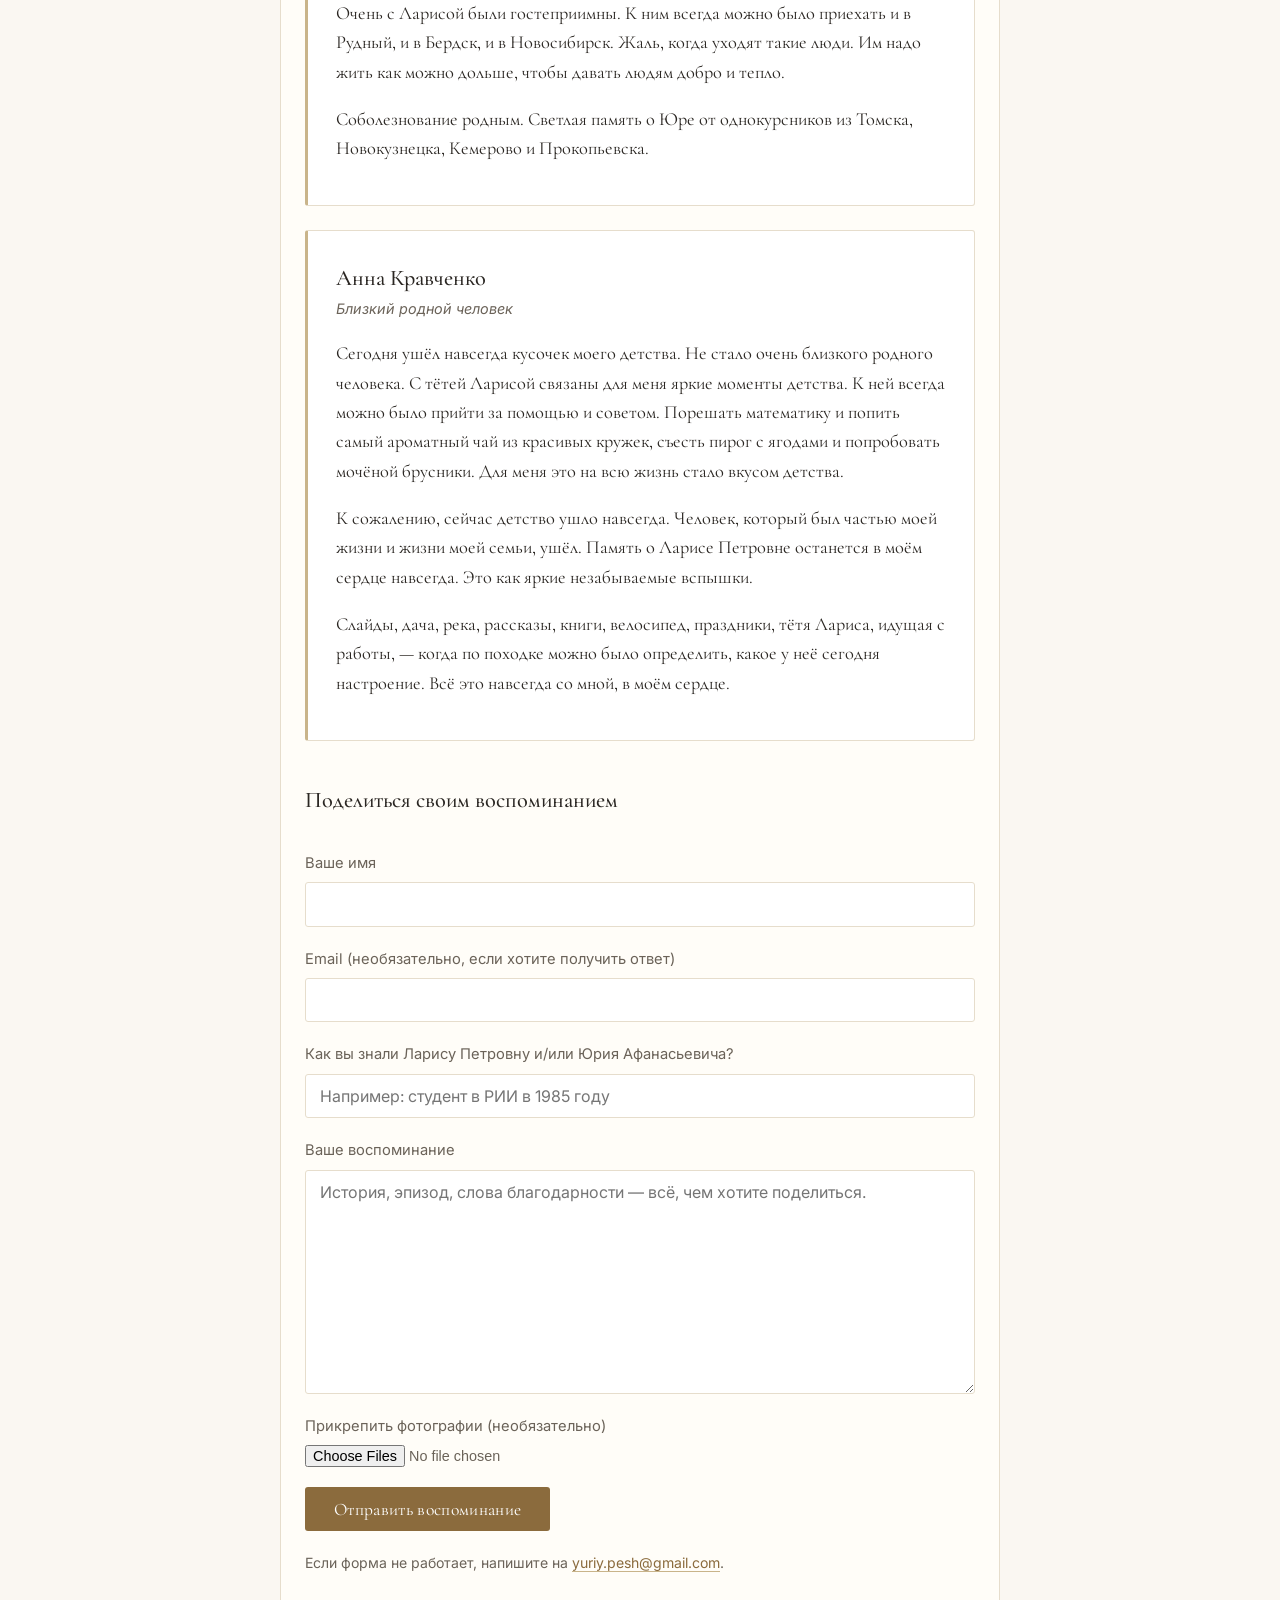
==== commit 3593491a: "Добавить воспоминания: Л. Хабарова, однокурсники о Юре, А. Кравченко" ====
--- a/index.html
+++ b/index.html
@@ -192,6 +192,40 @@
           Общий — к Юре и Ларисе.</p>
           <p class="memory-date">31 октября 2021</p>
         </article>
+
+        <article class="memory-card">
+          <header>
+            <h3>Любовь Николаевна Хабарова (Власова)</h3>
+            <p class="memory-meta">Однокурсница по мехмату ТГУ</p>
+          </header>
+          <p class="memory-text">Самые искренние соболезнования родным и друзьям Ларисы! Лариса была добрым, отзывчивым, внимательным человеком, с восхитительной памятью о школьных и студенческих годах, об одноклассниках, сокурсниках, друзьях. Мы сохраним светлую память о ней!</p>
+          <p class="memory-text">С Ларисой мы учились в одной группе на мехмате, дружили. После окончания учёбы дружба не прерывалась, даже когда я переехала из Томска в Прокопьевск. Я была на их с Юрием Афанасьевичем свадьбе, Лариса уже с сыном прилетала ко мне в гости.</p>
+          <p class="memory-text">Лариса была верный товарищ. С ней было интересно, она много читала и знала. Тёплые дружеские отношения освещали нашу жизнь, встречи то в Томске, то в Бердске, то в Прокопьевске радовали нас. Даже на расстоянии я знала, что у меня есть верный и надёжный друг. Её оптимизм заражал и поддерживал в трудную минуту. Её надёжность заключалась и в том, какая она была прекрасная жена и мать. Афанасьичу и детям повезло с ней!</p>
+          <p class="memory-text">Но вот её нет. Это было ударом для меня. Булгаков писал, что плохо не то, что человек смертен, а то, что часто он внезапно смертен. Несмотря на болезни и на девятый десяток — горько, печально. Светлая память подруге, глубокие соболезнования мужу, детям, внукам, близким и родным. Грусть, печаль, боль.</p>
+          <p class="memory-meta">От однокурсников из Томска и Кузбасса.</p>
+        </article>
+
+        <article class="memory-card">
+          <header>
+            <h3>Однокурсники из Томска, Новокузнецка, Кемерово и Прокопьевска</h3>
+            <p class="memory-meta">О Юрии Афанасьевиче</p>
+          </header>
+          <p class="memory-text">Ушёл наш однокурсник Юра. Спокойный, тихий, скромный, добрый. Талантливый математик, умница. Он мог решить задачу из многих областей знания с использованием математики: из физики, механики, биологии…</p>
+          <p class="memory-text">Настоящий интеллигент с тонким чувством юмора и иронией. На слова однажды, что сорт кофе так себе, он сказал, улыбаясь: «Вкус кофе зависит не от качества, а от количества».</p>
+          <p class="memory-text">Любитель сибирской природы. Сколько троп они исходили с Ларисой и ребятами и под Томском, и Новосибирском, и Барнаулом! Знаток сибирских грибов. Идёшь с Юрой. Гриб. Спросишь Юру, посмотрит, перевернёт: «Это „путик“ — и для жарки, и для засолки». Так мы узнали о путике. Идёшь по тропке — и путик рядом.</p>
+          <p class="memory-text">Очень с Ларисой были гостеприимны. К ним всегда можно было приехать и в Рудный, и в Бердск, и в Новосибирск. Жаль, когда уходят такие люди. Им надо жить как можно дольше, чтобы давать людям добро и тепло.</p>
+          <p class="memory-text">Соболезнование родным. Светлая память о Юре от однокурсников из Томска, Новокузнецка, Кемерово и Прокопьевска.</p>
+        </article>
+
+        <article class="memory-card">
+          <header>
+            <h3>Анна Кравченко</h3>
+            <p class="memory-meta">Близкий родной человек</p>
+          </header>
+          <p class="memory-text">Сегодня ушёл навсегда кусочек моего детства. Не стало очень близкого родного человека. С тётей Ларисой связаны для меня яркие моменты детства. К ней всегда можно было прийти за помощью и советом. Порешать математику и попить самый ароматный чай из красивых кружек, съесть пирог с ягодами и попробовать мочёной брусники. Для меня это на всю жизнь стало вкусом детства.</p>
+          <p class="memory-text">К сожалению, сейчас детство ушло навсегда. Человек, который был частью моей жизни и жизни моей семьи, ушёл. Память о Ларисе Петровне останется в моём сердце навсегда. Это как яркие незабываемые вспышки.</p>
+          <p class="memory-text">Слайды, дача, река, рассказы, книги, велосипед, праздники, тётя Лариса, идущая с работы, — когда по походке можно было определить, какое у неё сегодня настроение. Всё это навсегда со мной, в моём сердце.</p>
+        </article>
       </div>
 
       <h3 class="form-heading">Поделиться своим воспоминанием</h3>
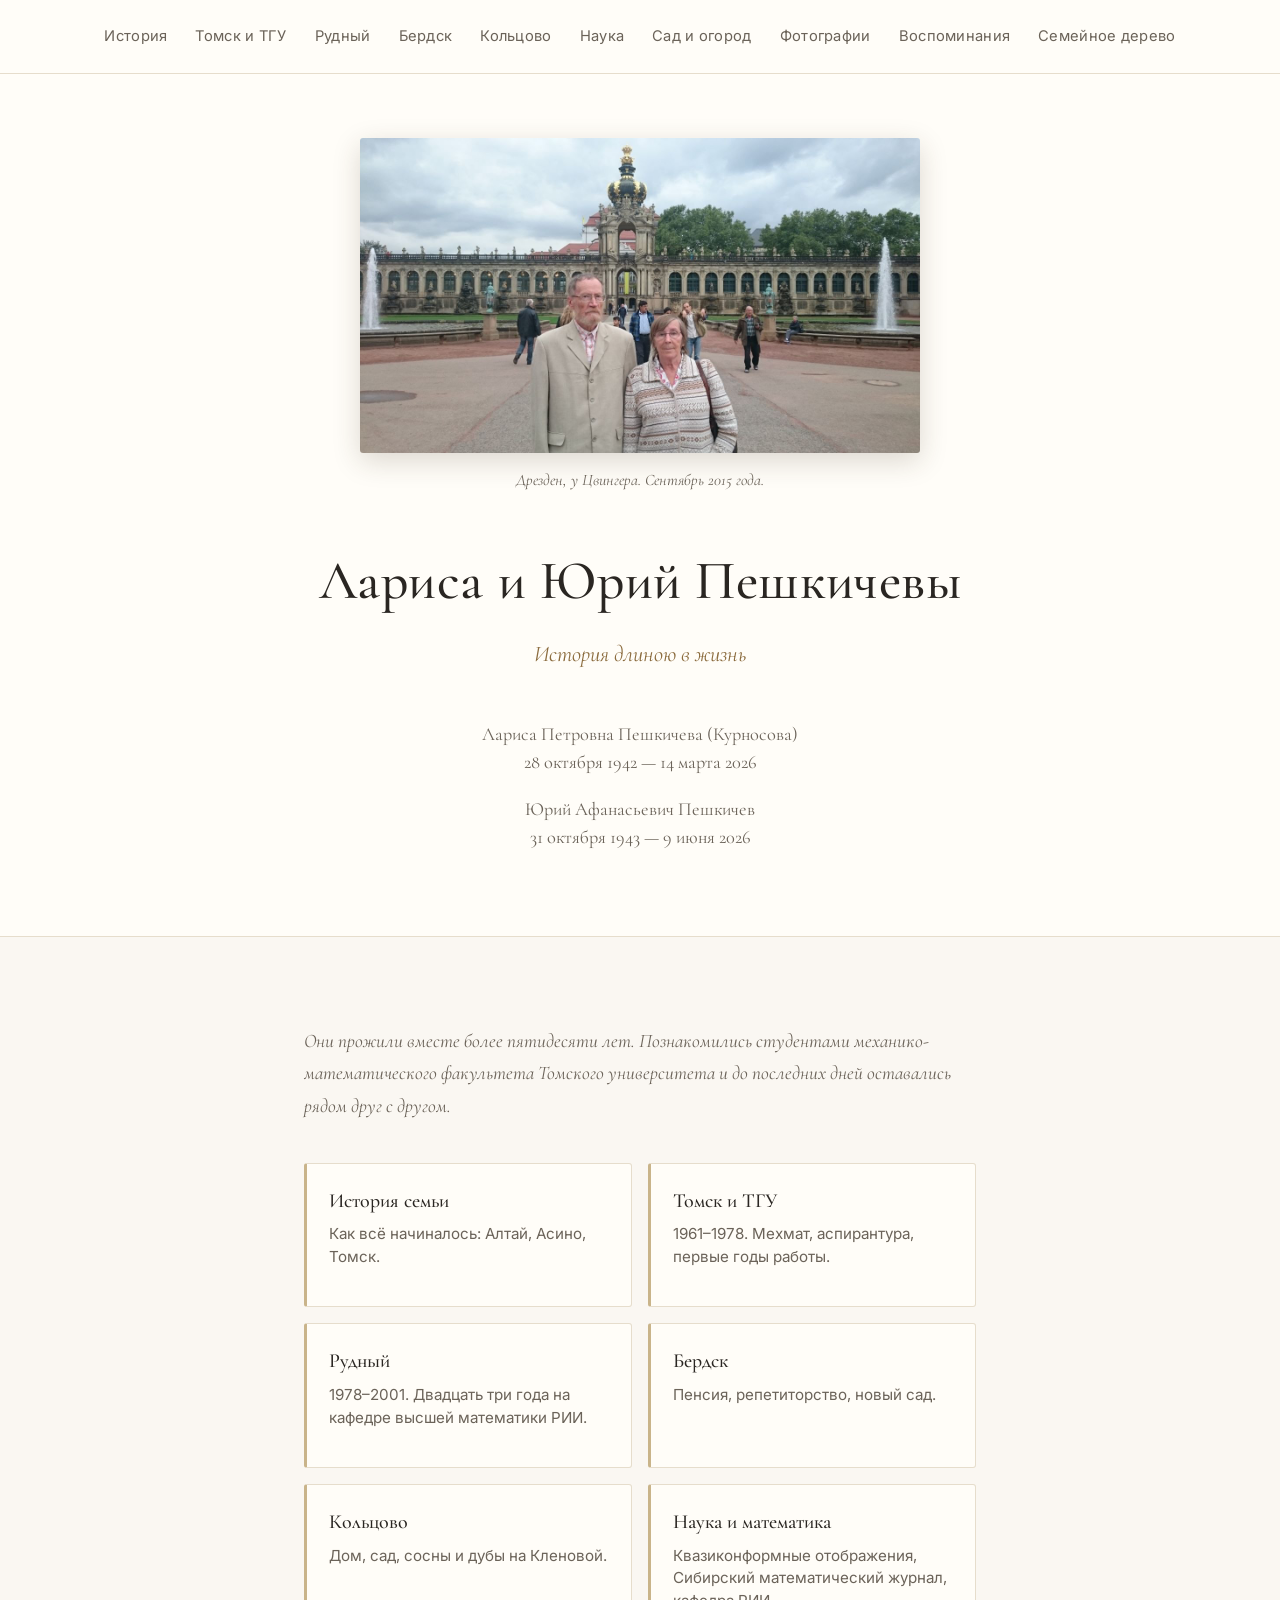
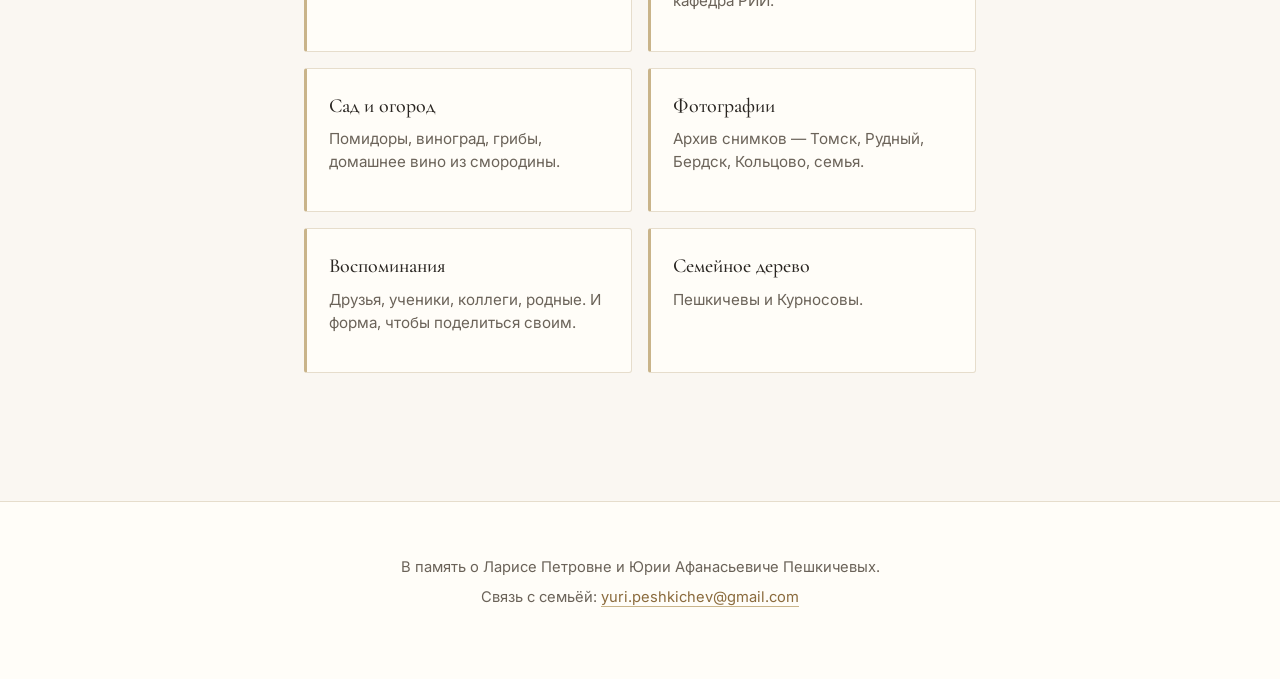
==== commit 0ccaa200: "Разбить сайт на страницы: главная — грид разделов, каждый раздел на своей странице" ====
--- a/index.html
+++ b/index.html
@@ -13,16 +13,16 @@
 <body>
   <header class="hero">
     <nav class="nav">
-      <a href="#history">История</a>
-      <a href="#tomsk">Томск и ТГУ</a>
-      <a href="#rudny">Рудный</a>
-      <a href="#berdsk">Бердск</a>
-      <a href="#koltsovo">Кольцово</a>
-      <a href="#science">Наука и математика</a>
-      <a href="#garden">Сад и огород</a>
-      <a href="#photos">Фотографии</a>
-      <a href="#memories">Воспоминания</a>
-      <a href="#tree">Семейное дерево</a>
+      <a href="history.html">История</a>
+      <a href="tomsk.html">Томск и ТГУ</a>
+      <a href="rudny.html">Рудный</a>
+      <a href="berdsk.html">Бердск</a>
+      <a href="koltsovo.html">Кольцово</a>
+      <a href="science.html">Наука</a>
+      <a href="garden.html">Сад и огород</a>
+      <a href="photos.html">Фотографии</a>
+      <a href="memories.html">Воспоминания</a>
+      <a href="tree.html">Семейное дерево</a>
     </nav>
     <div class="hero-inner">
       <figure class="hero-photo">
@@ -43,228 +43,57 @@
   </header>
 
   <main>
-    <section id="history" class="section">
-      <h2>История семьи</h2>
-      <p>Они прожили вместе более пятидесяти лет.</p>
-      <p>Познакомились студентами механико-математического факультета Томского государственного университета. На одной из фотографий тех лет Лариса Петровна написала: «Моему Юрке». Эта надпись пережила десятилетия и стала коротким рассказом о всей их жизни.</p>
-      <p>Поженились <strong>14 декабря 1970 года</strong>. Воспитали двух сыновей — Юрия и Константина.</p>
-      <p>Они вместе учились, вместе работали, вместе воспитывали детей, вместе старели и до последних дней оставались рядом друг с другом.</p>
-      <p>Лариса Петровна родилась во время войны на Алтае. Её отец, Пётр Ильич Курносов, был на фронте. Мать, Евгения Николаевна Ковалёва, работала педагогом. После окончания школы в Барнауле Лариса поступила на мехмат Томского университета.</p>
-      <p>Юрий Афанасьевич родился в городе Асино. Его мать, Федосия Владимировна Пешкичева, прожила трудную жизнь. Не окончив школы, она научилась писать вместе со своими детьми. Всю жизнь работала санитаркой и уборщицей, вязала и во время войны отправляла на фронт тёплые вещи для солдат.</p>
-      <p>Лариса Петровна была человеком редкой внутренней силы. Волевая, целеустремлённая, спокойная и удивительно жизнелюбивая. Она умела находить общий язык с людьми и никогда не унывала. У неё всегда были друзья, знакомые и люди, готовые помочь. Но прежде всего она сама помогала другим.</p>
-      <p>Юрий Афанасьевич был настоящим математиком по складу характера — рассудительным, вдумчивым и обстоятельным. Он любил точность, знания и красоту окружающего мира. Хорошо разбирался в грибах, растениях и птицах, любил рыбалку и прогулки на природе.</p>
-      <p>Они оба очень любили людей. Их дом всегда был открыт для гостей. За столом собирались друзья, коллеги, соседи, родственники.</p>
-      <p>Для многих они были преподавателями. Для других — коллегами, друзьями, соседями. Для нас они были центром семьи, примером верности, трудолюбия, любознательности и любви к людям.</p>
-    </section>
+    <article class="section">
+      <p class="page-lede">Они прожили вместе более пятидесяти лет. Познакомились студентами механико-математического факультета Томского университета и до последних дней оставались рядом друг с другом.</p>
 
-    <section id="tomsk" class="section">
-      <h2>Томск и ТГУ</h2>
-      <p><strong>1961–1978.</strong> Студенческие годы на механико-математическом факультете Томского государственного университета. Юрий Афанасьевич окончил мехмат в 1966 году, затем прошёл аспирантуру (1966–1969). С 1970 по 1978 годы преподавал высшую математику в ТГУ — на кафедре общей математики, у геологов, географов и биологов. Лариса Петровна тоже преподавала математику после окончания мехмата.</p>
-      <p>Молодая семья жила в общежитии на улице Никитина, 4. В 1970 году поженились, родились сыновья Юрий и Константин.</p>
-      <p>Подробнее об академической работе томского периода — в разделе <a href="#science">Наука и математика</a>.</p>
-      <p class="placeholder">Раздел пополняется фотографиями томских лет. Если у вас есть снимки или воспоминания — поделитесь через <a href="#memories">форму ниже</a>.</p>
-    </section>
-
-    <section id="rudny" class="section">
-      <h2>Рудный</h2>
-      <p><strong>25 июля 1978 — 1 сентября 2001.</strong> Двадцать три года в Рудном Кустанайской области. Лариса Петровна и Юрий Афанасьевич стояли у истоков кафедры высшей математики Рудненского индустриального института и воспитали несколько поколений инженеров.</p>
-      <p>Юрий Афанасьевич прошёл в РИИ путь от старшего преподавателя (1978–1985) и доцента (1985–1990) до заведующего кафедрой высшей математики (с 1990 года) и профессора. Лариса Петровна тоже преподавала высшую математику в институте.</p>
-      <p>Семья жила в Рудном по адресу: ул. Ленина, 161, кв. 33.</p>
-      <p>Казалось, что весь Рудный знал Ларису Петровну. Дом был открыт для гостей, друзей и студентов. Уже в Рудном они начали выращивать овощи, виноград и даже арбузы — особенно славились их помидоры.</p>
-      <p class="placeholder">Раздел пополняется фотографиями и воспоминаниями коллег и студентов РИИ.</p>
-    </section>
-
-    <section id="berdsk" class="section">
-      <h2>Бердск</h2>
-      <p>После выхода на пенсию — переезд в Бердск. Продолжение преподавательской работы и репетиторства, новый сад, постоянные прогулки и поездки по окрестностям.</p>
-      <figure class="section-photo">
-        <img src="images/berdsk-2025-05-25/photo-1.jpeg" alt="Юрий Афанасьевич, Лариса Петровна и внучка Мария у стелы «Бердск»" loading="lazy">
-        <figcaption>У стелы «Бердск» с внучкой Марией. 25 мая 2025 года.</figcaption>
-      </figure>
-    </section>
-
-    <section id="koltsovo" class="section">
-      <h2>Кольцово</h2>
-      <p>В Кольцово они посадили множество сосен и елей. На улице Кленовой растут дубы, которые были посажены их руками. Эти деревья продолжают жить и расти как часть их памяти на земле.</p>
-      <p>Лариса Петровна занималась садом практически до последних дней своей жизни.</p>
-      <figure class="section-photo">
-        <img src="images/koltsovo-2025-02-24/photo-2.jpeg" alt="Юрий Афанасьевич, сын и Лариса Петровна в доме в Кольцово" loading="lazy">
-        <figcaption>В доме в Кольцово с сыном. 24 февраля 2025 года. На стене — гравюра с видами родного Томска.</figcaption>
-      </figure>
-      <figure class="section-photo">
-        <img src="images/koltsovo-2025-02-24/photo-1.jpeg" alt="Юрий Афанасьевич, сын, внучка Анна и Лариса Петровна в доме в Кольцово" loading="lazy">
-        <figcaption>С сыном и внучкой Анной. Кольцово, 24 февраля 2025 года.</figcaption>
-      </figure>
-      <p>Совсем рядом, в соседнем Краснообске, жили внуки — поездки туда были частью почти каждой недели.</p>
-      <figure class="section-photo">
-        <img src="images/krasnoobsk-2022-11-06/photo-1.jpeg" alt="Юрий Афанасьевич, Лариса Петровна с внуками в Краснообске" loading="lazy">
-        <figcaption>В гостях у внуков в Краснообске. 6 ноября 2022 года.</figcaption>
-      </figure>
-      <figure class="section-photo">
-        <img src="images/krasnoobsk-2022-11-06/photo-4.jpeg" alt="Семья в Краснообске" loading="lazy">
-        <figcaption>Краснообск, 6 ноября 2022 года.</figcaption>
-      </figure>
-    </section>
-
-    <section id="science" class="section">
-      <h2>Наука и математика</h2>
-      <p>Математика была не только профессией, но и образом мышления. В 1961 году Юрий Афанасьевич окончил школу в Томске и поступил на механико-математический факультет Томского государственного университета, который окончил в 1966 году. С 1966 по 1969 годы — аспирантура мехмата ТГУ. С 1970 по 1978 годы преподавал высшую математику в Томском университете на <strong>кафедре общей математики</strong>: читал курсы у геологов, географов и биологов вместе с В. А. Приходько, В. И. Прокофьевым, Л. Г. Плехановой, О. Н. Балыкиной, О. М. Биматовой, Е. П. Шамовой и другими коллегами.</p>
-
-      <h3 class="sub-h">Учёная степень и звание</h3>
-      <p><strong>Кандидат физико-математических наук</strong>. Диссертация «О квазиконформных отображениях в пространстве» защищена <strong>29 февраля 1984 года</strong> в Институте прикладной математики и механики (Донецк). Впоследствии — <strong>профессор</strong>, заведующий кафедрой высшей математики Рудненского индустриального института.</p>
-      <p>Член Американского математического общества (AMS) и SIAM. Биографическая справка о Юрии Афанасьевиче была включена в 14-е издание справочника <em>Marquis Who&rsquo;s Who in the World</em> (1995).</p>
-
-      <h3 class="sub-h">Рудный, кафедра высшей математики РИИ</h3>
-      <p>25 июля 1978 года семья переехала в Рудный Кустанайской области. Юрий Афанасьевич и Лариса Петровна стояли у истоков <strong>кафедры высшей математики Рудненского индустриального института</strong> и проработали там более двадцати лет.</p>
-      <ul>
-        <li><strong>1978–1985</strong> — старший преподаватель кафедры высшей математики РИИ</li>
-        <li><strong>1985–1990</strong> — доцент кафедры высшей математики РИИ</li>
-        <li><strong>с 1990</strong> — заведующий кафедрой высшей математики РИИ</li>
-        <li><strong>1 сентября 2001</strong> — завершил работу в РИИ</li>
-      </ul>
-      <p>После 2001 года — исполнитель в ООО «Интеллект-Сервис» (г. Бердск): темы линейных операторов причинности и поливекторного анализа.</p>
-
-      <h3 class="sub-h">Научные работы</h3>
-      <p>Основная научная область — теория квазиконформных отображений в пространстве, дифференциальная геометрия, многомерный анализ, математическое программирование. Юрий Афанасьевич — один из наиболее публикующихся авторов «Сибирского математического журнала», третий по числу публикаций после В. Б. Короткова и А. И. Прилепко. Избранные работы:</p>
-      <ul>
-        <li>Пешкичев Ю. А. <em>Многомерный градиент и квазиконформные отображения</em> // Вопросы метрической теории отображений и её применение. — Киев: Наукова думка, 1978. — С. 99—109.</li>
-        <li>Пешкичев Ю. А. <em>Расширение причинности линейного оператора с целью его применения в поливекторном анализе</em> // Естественные и математические науки в современном мире. — Новосибирск: СибАК, 2014. <a href="https://sibac.info/sites/default/files/archive/2014/estestvennye_nauki_05.03.2014_-_pravka.pdf" target="_blank" rel="noopener">PDF</a></li>
-        <li>Профиль в Академии наук Казахстана: <a href="https://academy.kz/iia-members/peshkichev" target="_blank" rel="noopener">academy.kz/iia-members/peshkichev</a></li>
-      </ul>
-
-      <p>Лариса Петровна и Юрий Афанасьевич воспитали несколько поколений инженеров. Даже выйдя на пенсию, они не расстались с математикой: продолжали репетиторство, помогали школьникам и студентам, решали задачи, делились знаниями и опытом.</p>
-      <p class="placeholder">Если вы располагаете дополнительными сведениями о научных работах, темах диссертации или фотографиях томского и рудненского периодов — поделитесь через <a href="#memories">форму воспоминаний</a>.</p>
-    </section>
-
-    <section id="garden" class="section">
-      <h2>Сад и огород</h2>
-      <p>Они любили не только математику, но и землю. Ещё в Рудном выращивали овощи, виноград и даже арбузы. Особенно славились их помидоры.</p>
-      <p>В Бердске и Кольцово выращивали яблоки, виноград, вишню, смородину, клубнику и множество других культур. Юрий Афанасьевич делал домашнее вино из смородины.</p>
-      <p>Лес был для Юрия Афанасьевича отдельной любовью. Он прекрасно разбирался в грибах, растениях и птицах. Каждую осень — поездки за грибами с детьми и внуками.</p>
-      <figure class="section-photo">
-        <img src="images/novy-2020-09-19/photo-1.jpeg" alt="Юрий Афанасьевич с внучкой Марией в лесу за грибами" loading="lazy">
-        <figcaption>С внучкой Марией за грибами в окрестностях посёлка Новый. 19 сентября 2020 года.</figcaption>
-      </figure>
-    </section>
-
-    <section id="photos" class="section">
-      <h2>Фотографии</h2>
-      <p>Архив фотографий собирается. Часть снимков — на странице Юрия Афанасьевича в Одноклассниках:</p>
-      <ul>
-        <li><a href="https://ok.ru/profile/526893074519/pphotos" target="_blank" rel="noopener">Все фотографии в Одноклассниках</a></li>
-        <li><a href="https://ok.ru/profile/526893074519/pphotos/865047179095" target="_blank" rel="noopener">С сыновьями и Натальей Олеговной Пановой</a></li>
-        <li><a href="https://ok.ru/profile/526893074519/pphotos/875128306775" target="_blank" rel="noopener">Вдвоём возле ТГУ</a></li>
-      </ul>
-      <p class="placeholder">Если у вас есть фотографии Ларисы Петровны или Юрия Афанасьевича — пожалуйста, прикрепите их к форме воспоминаний или пришлите по почте.</p>
-    </section>
-
-    <section id="memories" class="section section-form">
-      <h2>Воспоминания друзей и учеников</h2>
-      <p>Мы собираем воспоминания о Ларисе Петровне и Юрии Афанасьевиче. Если вы знали их, учились у них, работали вместе или просто были знакомы — пожалуйста, поделитесь своими историями.</p>
-      <p><em>Пока о человеке рассказывают истории, его жизнь продолжается в памяти других.</em></p>
-
-      <div class="memories-list">
-        <article class="memory-card">
-          <header>
-            <h3>Ольга Тюрина (Кулаковская)</h3>
-            <p class="memory-meta">Знакомая семьи</p>
-          </header>
-          <p class="memory-text">Помню, как ваших с Костей родителей увидела впервые. Мы тогда жили на Терешковой, и Костя там был, и родители пришли со мной познакомиться. И я хорошо помню момент, как зашла мама миниатюрного роста, она была такая лучезарная, подвижная такая.</p>
-          <p class="memory-text">И потом папа зашёл, такой высокий, спокойный такой, видно, что очень умный, вдумчивый (не знаю, как правильно описать впечатление). И в руках он держал огромное яблоко, которое предназначалось мне, и которое меня очень впечатлило. Это, наверное, самое большое яблоко, которое я видела в жизни.</p>
-        </article>
-
-        <article class="memory-card">
-          <header>
-            <h3>Зиновий Лернер</h3>
-            <p class="memory-meta">Коллеги</p>
-          </header>
-          <p class="memory-text">Чтоб избавиться от бремени<br>
-          Жизни зарубежной нудной,<br>
-          Сяду я в машину времени<br>
-          И отправлюсь в город Рудный.</p>
-          <p class="memory-text">Прожито годов немерено<br>
-          В городе провинциальном,<br>
-          Хожено проспектом Ленина<br>
-          В институт индустриальный,</p>
-          <p class="memory-text">И к друзьям по убеждениям,<br>
-          Что живут на самой выси,<br>
-          В башне, на их день рождения<br>
-          Общий — к Юре и Ларисе.</p>
-          <p class="memory-date">31 октября 2021</p>
-        </article>
-
-        <article class="memory-card">
-          <header>
-            <h3>Любовь Николаевна Хабарова (Власова)</h3>
-            <p class="memory-meta">Однокурсница по мехмату ТГУ</p>
-          </header>
-          <p class="memory-text">Самые искренние соболезнования родным и друзьям Ларисы! Лариса была добрым, отзывчивым, внимательным человеком, с восхитительной памятью о школьных и студенческих годах, об одноклассниках, сокурсниках, друзьях. Мы сохраним светлую память о ней!</p>
-          <p class="memory-text">С Ларисой мы учились в одной группе на мехмате, дружили. После окончания учёбы дружба не прерывалась, даже когда я переехала из Томска в Прокопьевск. Я была на их с Юрием Афанасьевичем свадьбе, Лариса уже с сыном прилетала ко мне в гости.</p>
-          <p class="memory-text">Лариса была верный товарищ. С ней было интересно, она много читала и знала. Тёплые дружеские отношения освещали нашу жизнь, встречи то в Томске, то в Бердске, то в Прокопьевске радовали нас. Даже на расстоянии я знала, что у меня есть верный и надёжный друг. Её оптимизм заражал и поддерживал в трудную минуту. Её надёжность заключалась и в том, какая она была прекрасная жена и мать. Афанасьичу и детям повезло с ней!</p>
-          <p class="memory-text">Но вот её нет. Это было ударом для меня. Булгаков писал, что плохо не то, что человек смертен, а то, что часто он внезапно смертен. Несмотря на болезни и на девятый десяток — горько, печально. Светлая память подруге, глубокие соболезнования мужу, детям, внукам, близким и родным. Грусть, печаль, боль.</p>
-          <p class="memory-meta">От однокурсников из Томска и Кузбасса.</p>
-        </article>
-
-        <article class="memory-card">
-          <header>
-            <h3>Однокурсники из Томска, Новокузнецка, Кемерово и Прокопьевска</h3>
-            <p class="memory-meta">О Юрии Афанасьевиче</p>
-          </header>
-          <p class="memory-text">Ушёл наш однокурсник Юра. Спокойный, тихий, скромный, добрый. Талантливый математик, умница. Он мог решить задачу из многих областей знания с использованием математики: из физики, механики, биологии…</p>
-          <p class="memory-text">Настоящий интеллигент с тонким чувством юмора и иронией. На слова однажды, что сорт кофе так себе, он сказал, улыбаясь: «Вкус кофе зависит не от качества, а от количества».</p>
-          <p class="memory-text">Любитель сибирской природы. Сколько троп они исходили с Ларисой и ребятами и под Томском, и Новосибирском, и Барнаулом! Знаток сибирских грибов. Идёшь с Юрой. Гриб. Спросишь Юру, посмотрит, перевернёт: «Это „путик“ — и для жарки, и для засолки». Так мы узнали о путике. Идёшь по тропке — и путик рядом.</p>
-          <p class="memory-text">Очень с Ларисой были гостеприимны. К ним всегда можно было приехать и в Рудный, и в Бердск, и в Новосибирск. Жаль, когда уходят такие люди. Им надо жить как можно дольше, чтобы давать людям добро и тепло.</p>
-          <p class="memory-text">Соболезнование родным. Светлая память о Юре от однокурсников из Томска, Новокузнецка, Кемерово и Прокопьевска.</p>
-        </article>
-
-        <article class="memory-card">
-          <header>
-            <h3>Анна Кравченко</h3>
-            <p class="memory-meta">Близкий родной человек</p>
-          </header>
-          <p class="memory-text">Сегодня ушёл навсегда кусочек моего детства. Не стало очень близкого родного человека. С тётей Ларисой связаны для меня яркие моменты детства. К ней всегда можно было прийти за помощью и советом. Порешать математику и попить самый ароматный чай из красивых кружек, съесть пирог с ягодами и попробовать мочёной брусники. Для меня это на всю жизнь стало вкусом детства.</p>
-          <p class="memory-text">К сожалению, сейчас детство ушло навсегда. Человек, который был частью моей жизни и жизни моей семьи, ушёл. Память о Ларисе Петровне останется в моём сердце навсегда. Это как яркие незабываемые вспышки.</p>
-          <p class="memory-text">Слайды, дача, река, рассказы, книги, велосипед, праздники, тётя Лариса, идущая с работы, — когда по походке можно было определить, какое у неё сегодня настроение. Всё это навсегда со мной, в моём сердце.</p>
-        </article>
+      <div class="card-grid">
+        <a class="section-card" href="history.html">
+          <h3>История семьи</h3>
+          <p>Как всё начиналось: Алтай, Асино, Томск.</p>
+        </a>
+        <a class="section-card" href="tomsk.html">
+          <h3>Томск и ТГУ</h3>
+          <p>1961–1978. Мехмат, аспирантура, первые годы работы.</p>
+        </a>
+        <a class="section-card" href="rudny.html">
+          <h3>Рудный</h3>
+          <p>1978–2001. Двадцать три года на кафедре высшей математики РИИ.</p>
+        </a>
+        <a class="section-card" href="berdsk.html">
+          <h3>Бердск</h3>
+          <p>Пенсия, репетиторство, новый сад.</p>
+        </a>
+        <a class="section-card" href="koltsovo.html">
+          <h3>Кольцово</h3>
+          <p>Дом, сад, сосны и дубы на Кленовой.</p>
+        </a>
+        <a class="section-card" href="science.html">
+          <h3>Наука и математика</h3>
+          <p>Квазиконформные отображения, Сибирский математический журнал, кафедра РИИ.</p>
+        </a>
+        <a class="section-card" href="garden.html">
+          <h3>Сад и огород</h3>
+          <p>Помидоры, виноград, грибы, домашнее вино из смородины.</p>
+        </a>
+        <a class="section-card" href="photos.html">
+          <h3>Фотографии</h3>
+          <p>Архив снимков — Томск, Рудный, Бердск, Кольцово, семья.</p>
+        </a>
+        <a class="section-card" href="memories.html">
+          <h3>Воспоминания</h3>
+          <p>Друзья, ученики, коллеги, родные. И форма, чтобы поделиться своим.</p>
+        </a>
+        <a class="section-card" href="tree.html">
+          <h3>Семейное дерево</h3>
+          <p>Пешкичевы и Курносовы.</p>
+        </a>
       </div>
-
-      <h3 class="form-heading">Поделиться своим воспоминанием</h3>
-      <form class="memory-form" action="https://formspree.io/f/mbdvrkyz" method="POST">
-        <label>
-          Ваше имя
-          <input type="text" name="name" required>
-        </label>
-        <label>
-          Email (необязательно, если хотите получить ответ)
-          <input type="email" name="email">
-        </label>
-        <label>
-          Как вы знали Ларису Петровну и/или Юрия Афанасьевича?
-          <input type="text" name="relation" placeholder="Например: студент в РИИ в 1985 году">
-        </label>
-        <label>
-          Ваше воспоминание
-          <textarea name="memory" rows="10" required placeholder="История, эпизод, слова благодарности — всё, чем хотите поделиться."></textarea>
-        </label>
-        <label class="file-label">
-          Прикрепить фотографии (необязательно)
-          <input type="file" name="photos" multiple accept="image/*">
-        </label>
-        <button type="submit">Отправить воспоминание</button>
-        <p class="form-note">Если форма не работает, напишите на <a href="mailto:yuriy.pesh@gmail.com">yuriy.pesh@gmail.com</a>.</p>
-      </form>
-    </section>
-
-    <section id="tree" class="section">
-      <h2>Семейное дерево</h2>
-      <p>Генеалогическое дерево семьи Пешкичевых и Курносовых в разработке.</p>
-      <p class="placeholder">Если вы знаете подробности о предках или родственниках — поделитесь ими через <a href="#memories">форму воспоминаний</a>.</p>
-    </section>
+    </article>
   </main>
 
   <footer class="footer">
     <p>В память о Ларисе Петровне и Юрии Афанасьевиче Пешкичевых.</p>
-    <p>Связь с семьёй: <a href="mailto:yuriy.pesh@gmail.com">yuriy.pesh@gmail.com</a></p>
+    <p>Связь с семьёй: <a href="mailto:yuri.peshkichev@gmail.com">yuri.peshkichev@gmail.com</a></p>
   </footer>
 </body>
 </html>
--- a/styles.css
+++ b/styles.css
@@ -27,6 +27,22 @@
 a { color: var(--accent); text-decoration: none; border-bottom: 1px solid var(--accent-soft); }
 a:hover { color: var(--ink); }
 
+.site-header {
+  background: var(--paper);
+  border-bottom: 1px solid var(--rule);
+}
+.site-title {
+  display: block;
+  text-align: center;
+  padding: 1.5rem 1.5rem 0.75rem;
+  font-family: var(--serif);
+  font-size: 1.25rem;
+  color: var(--ink);
+  border-bottom: none;
+  letter-spacing: 0.02em;
+}
+.site-title:hover { color: var(--accent); }
+
 .hero {
   background: var(--paper);
   border-bottom: 1px solid var(--rule);
@@ -110,6 +126,22 @@
 }
 .section:last-of-type { border-bottom: none; }
 
+.section h1 {
+  font-family: var(--serif);
+  font-weight: 500;
+  font-size: 2.4rem;
+  margin: 0 0 1.5rem;
+  color: var(--ink);
+}
+.section h1::after {
+  content: "";
+  display: block;
+  width: 56px;
+  height: 2px;
+  background: var(--accent-soft);
+  margin-top: 0.75rem;
+}
+
 .section h2 {
   font-family: var(--serif);
   font-weight: 500;
@@ -117,6 +149,66 @@
   margin: 0 0 1.5rem;
   color: var(--ink);
 }
+
+.page-lede {
+  font-family: var(--serif);
+  font-size: 1.2rem;
+  color: var(--muted);
+  margin: 0 0 2rem;
+  font-style: italic;
+}
+
+.card-grid {
+  display: grid;
+  grid-template-columns: repeat(auto-fill, minmax(260px, 1fr));
+  gap: 1rem;
+  margin: 2.5rem 0;
+}
+.section-card {
+  display: block;
+  background: var(--paper);
+  border: 1px solid var(--rule);
+  border-left: 3px solid var(--accent-soft);
+  border-radius: 3px;
+  padding: 1.25rem 1.4rem;
+  color: var(--ink);
+  border-bottom: 1px solid var(--rule);
+  transition: transform 0.15s, box-shadow 0.15s;
+}
+.section-card:hover {
+  color: var(--ink);
+  transform: translateY(-1px);
+  box-shadow: 0 4px 14px rgba(60, 45, 25, 0.08);
+  border-left-color: var(--accent);
+}
+.section-card h3 {
+  font-family: var(--serif);
+  font-weight: 500;
+  font-size: 1.25rem;
+  margin: 0 0 0.35rem;
+  color: var(--ink);
+}
+.section-card p {
+  margin: 0;
+  font-size: 0.95rem;
+  color: var(--muted);
+  line-height: 1.5;
+}
+
+.page-nav {
+  display: flex;
+  justify-content: space-between;
+  gap: 1rem;
+  margin: 3rem 0 0;
+  padding-top: 2rem;
+  border-top: 1px solid var(--rule);
+  font-family: var(--serif);
+  font-size: 1.05rem;
+}
+.page-nav a { border-bottom: none; }
+.page-nav .prev::before { content: "← "; color: var(--muted); }
+.page-nav .next::after { content: " →"; color: var(--muted); }
+.page-nav .spacer { flex: 1; }
 
 .sub-h {
   font-family: var(--serif);
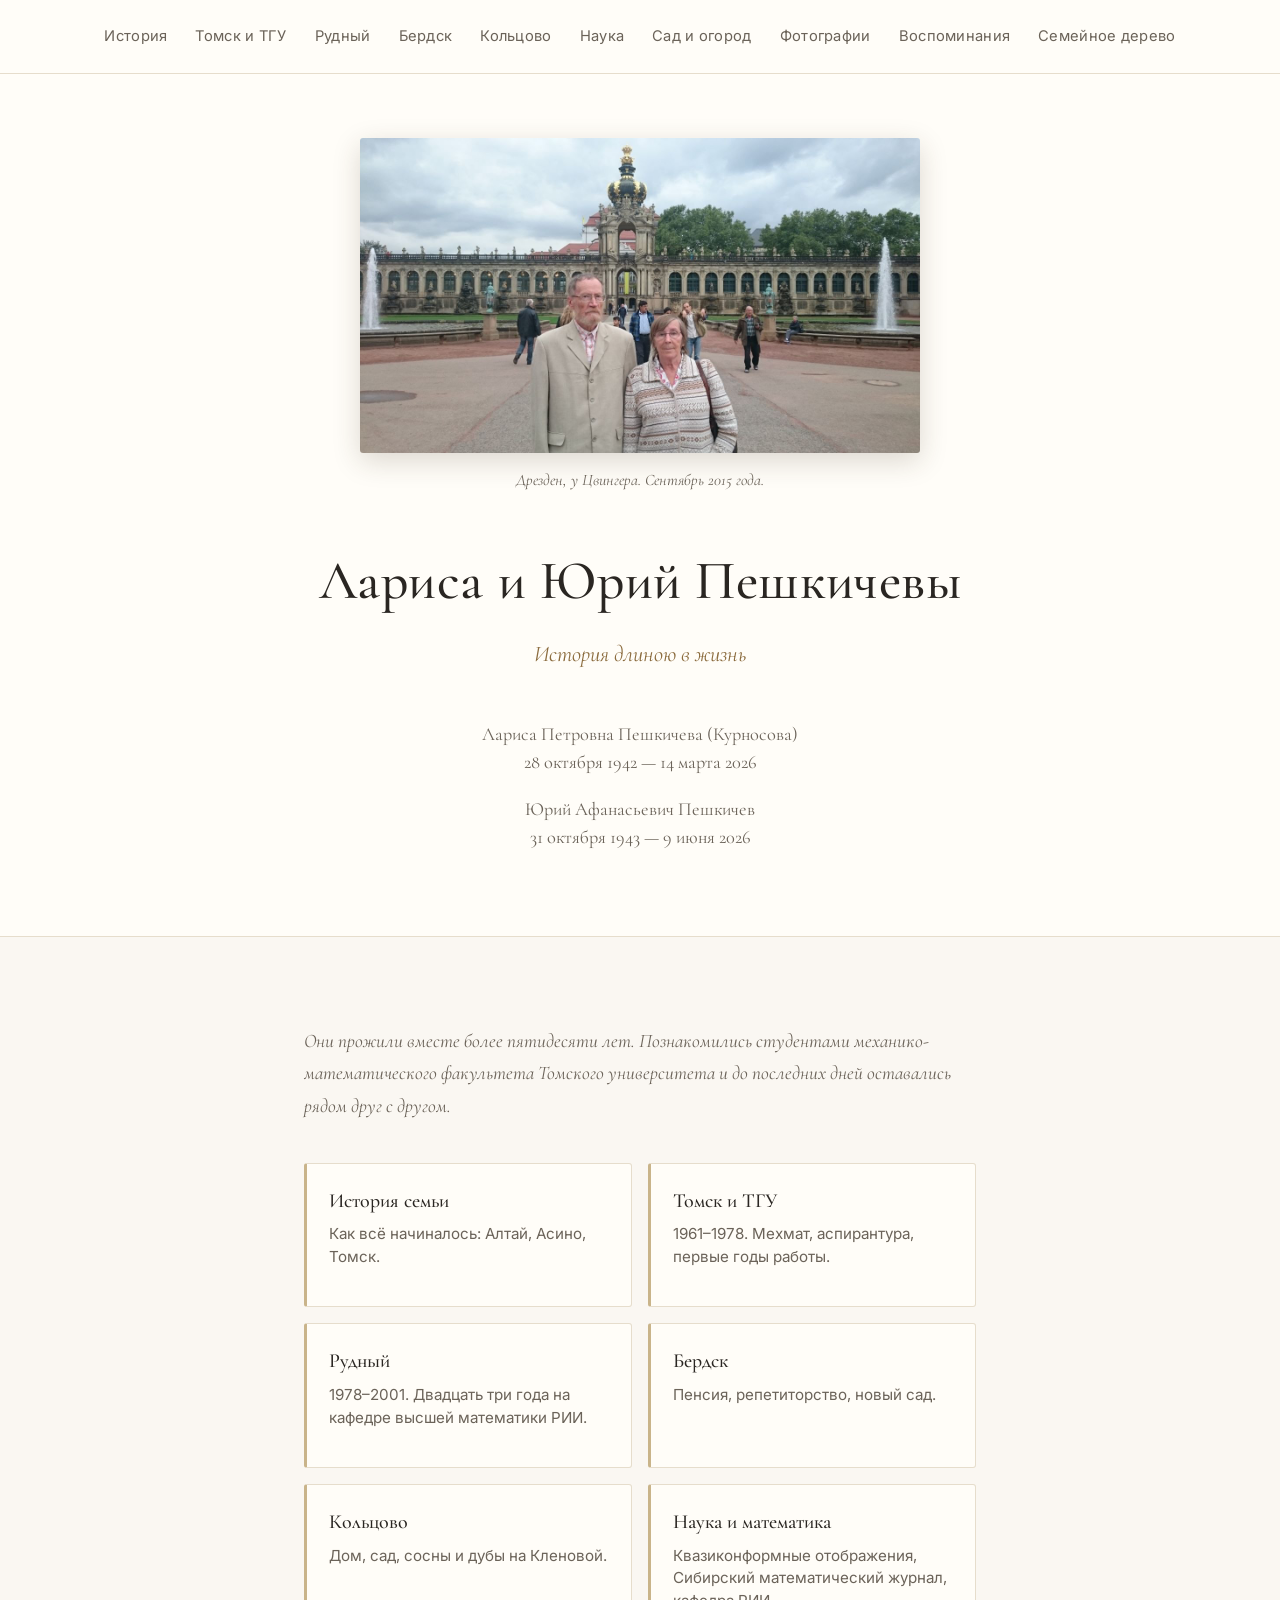
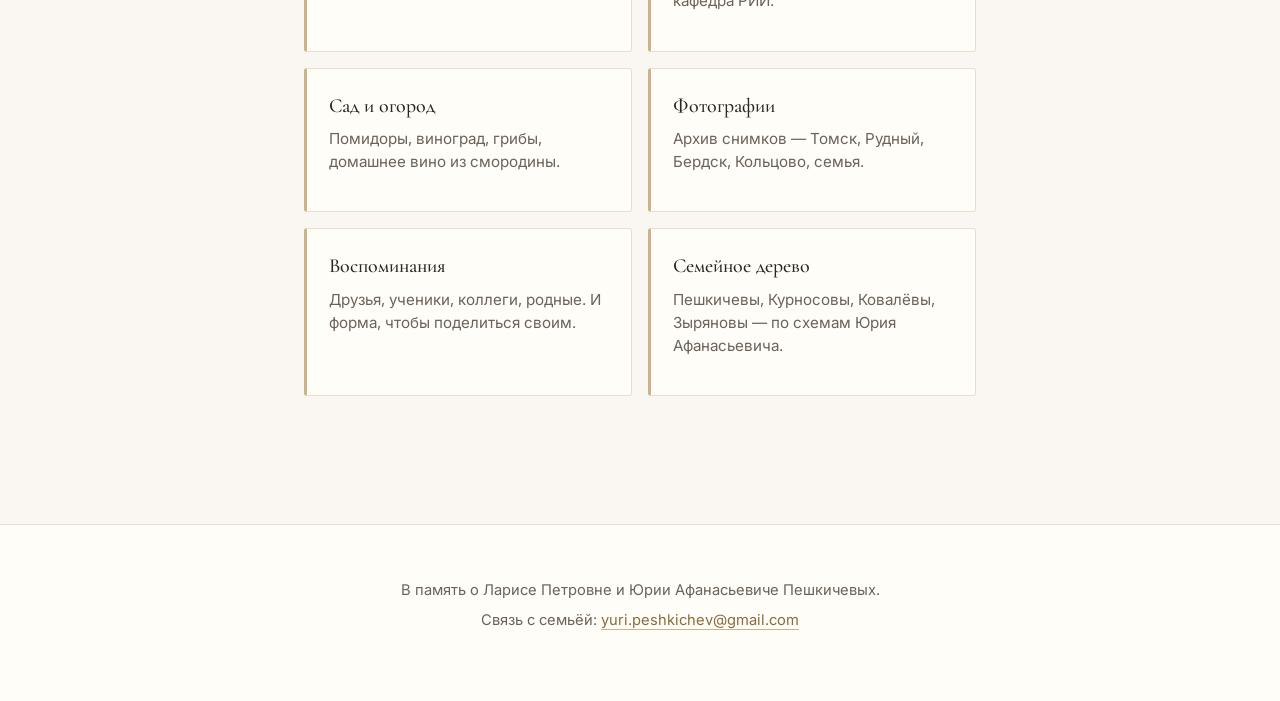
==== commit 5dc2335f: "Оформить семейное дерево по рукописным схемам Юрия Афанасьевича Co-Authored-By: Claude Fable 5 <nore" ====
--- a/index.html
+++ b/index.html
@@ -85,7 +85,7 @@
         </a>
         <a class="section-card" href="tree.html">
           <h3>Семейное дерево</h3>
-          <p>Пешкичевы и Курносовы.</p>
+          <p>Пешкичевы, Курносовы, Ковалёвы, Зыряновы — по схемам Юрия Афанасьевича.</p>
         </a>
       </div>
     </article>
--- a/styles.css
+++ b/styles.css
@@ -376,6 +376,61 @@
   margin-top: 0.5rem;
 }
 
+.tree {
+  list-style: none;
+  padding-left: 0;
+  margin: 1.25rem 0 2.5rem;
+}
+.tree ul {
+  list-style: none;
+  padding-left: 1.35rem;
+  margin: 0.4rem 0 0.9rem;
+  border-left: 2px solid var(--rule);
+}
+.tree li {
+  margin: 0.55rem 0;
+  padding-left: 0.45rem;
+}
+.tree strong {
+  font-family: var(--serif);
+  font-size: 1.08rem;
+  font-weight: 600;
+  letter-spacing: 0.01em;
+}
+.tree .self > strong { color: var(--accent); }
+.tree .d {
+  color: var(--muted);
+  font-size: 0.92rem;
+}
+
+.skhemy {
+  margin: 1.5rem 0 2.5rem;
+  border: 1px solid var(--rule);
+  border-radius: 4px;
+  background: var(--paper);
+  padding: 0.75rem 1rem;
+}
+.skhemy summary {
+  cursor: pointer;
+  font-family: var(--serif);
+  font-size: 1.15rem;
+  color: var(--accent);
+}
+.skhemy-grid {
+  display: grid;
+  grid-template-columns: repeat(auto-fill, minmax(170px, 1fr));
+  gap: 12px;
+  margin-top: 1rem;
+}
+.skhemy-grid a { border-bottom: none; }
+.skhemy-grid img {
+  width: 100%;
+  display: block;
+  border: 1px solid var(--rule);
+  border-radius: 3px;
+  background: #fff;
+}
+
 .footer {
   text-align: center;
   padding: 3rem 1.5rem 4rem;
